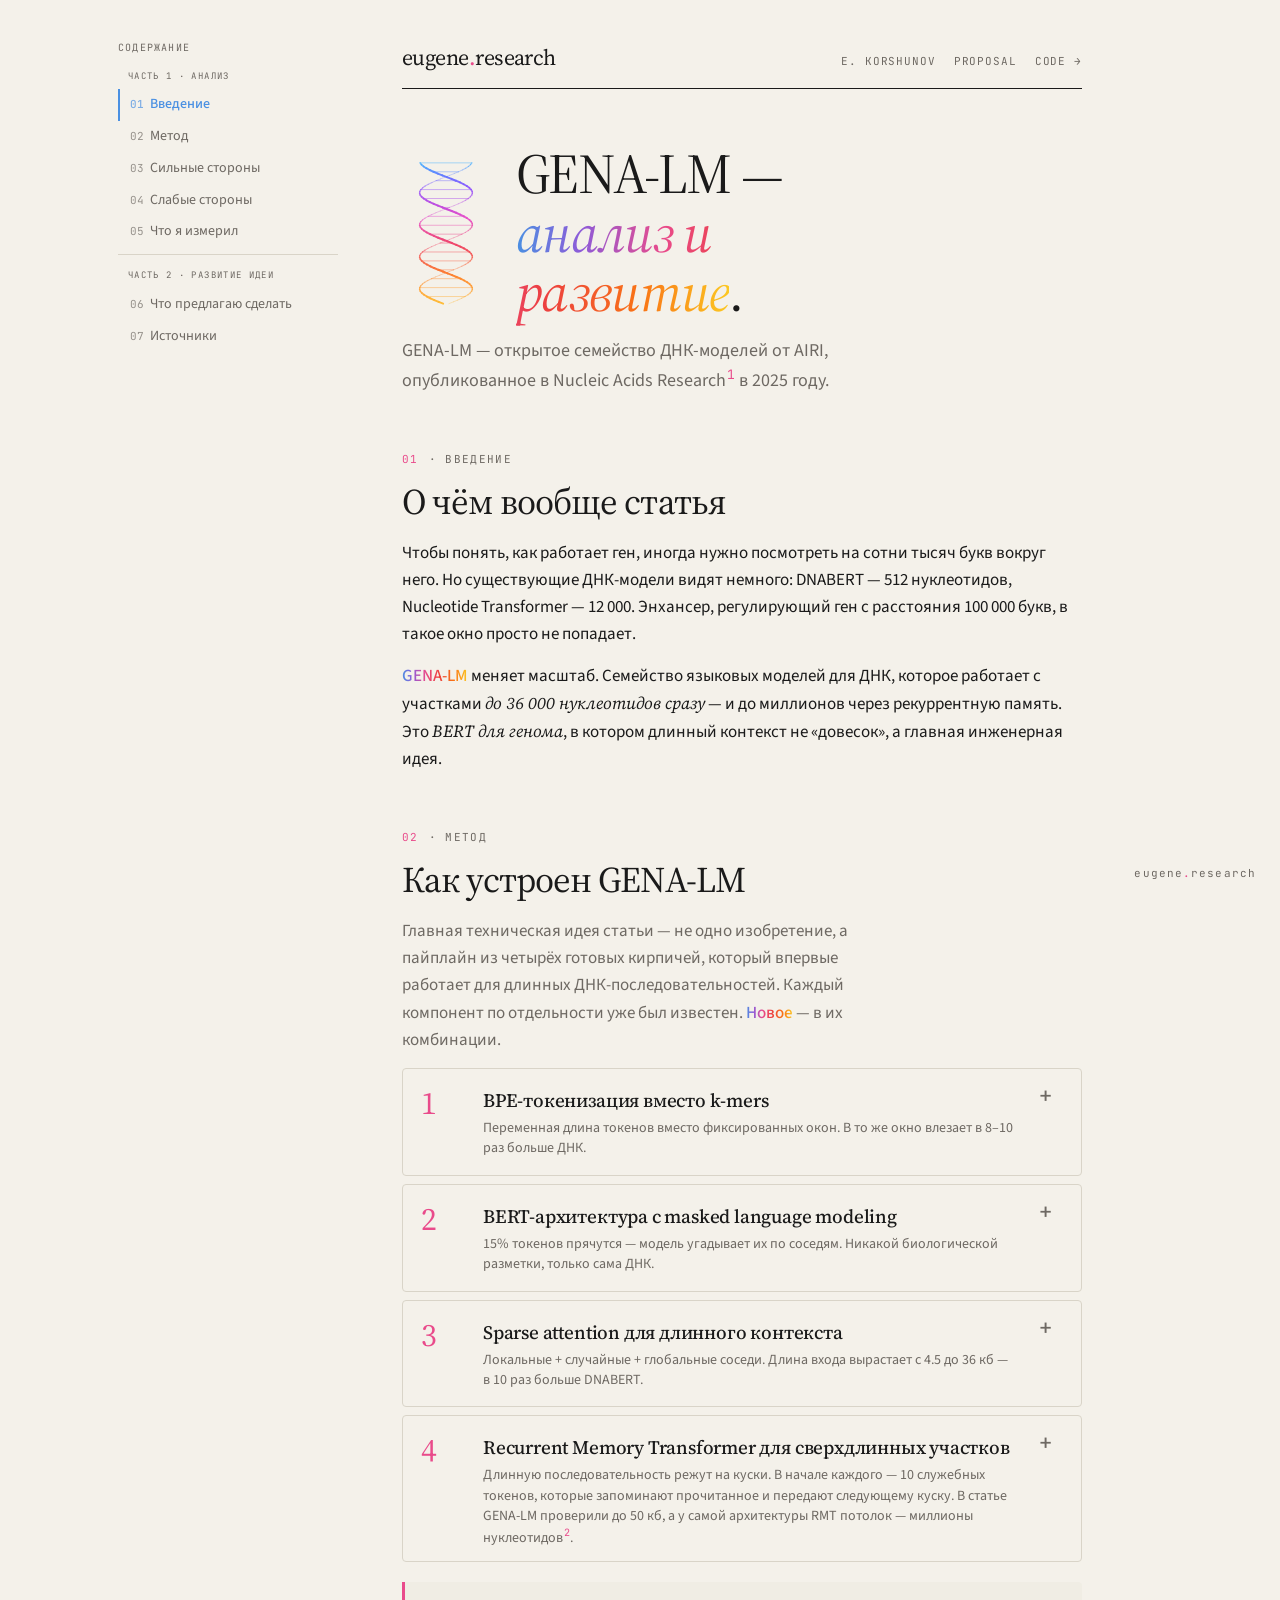
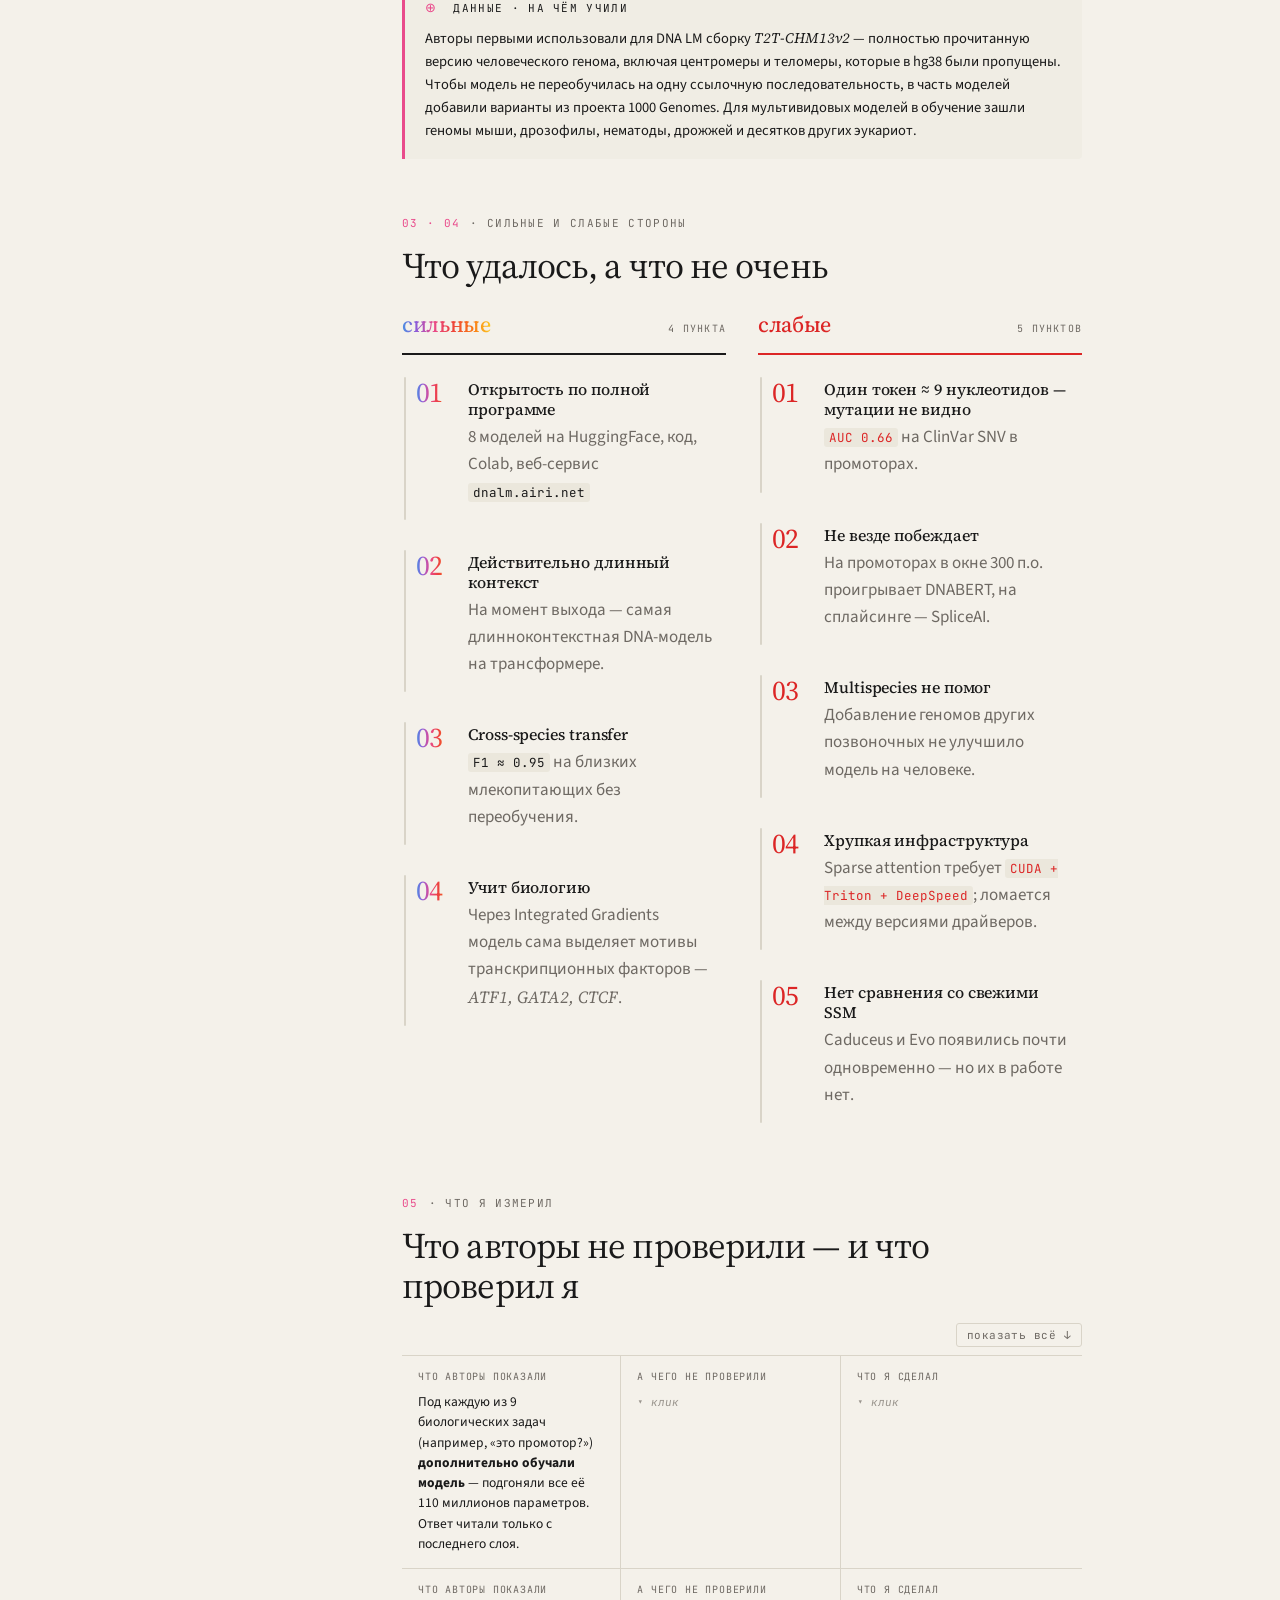
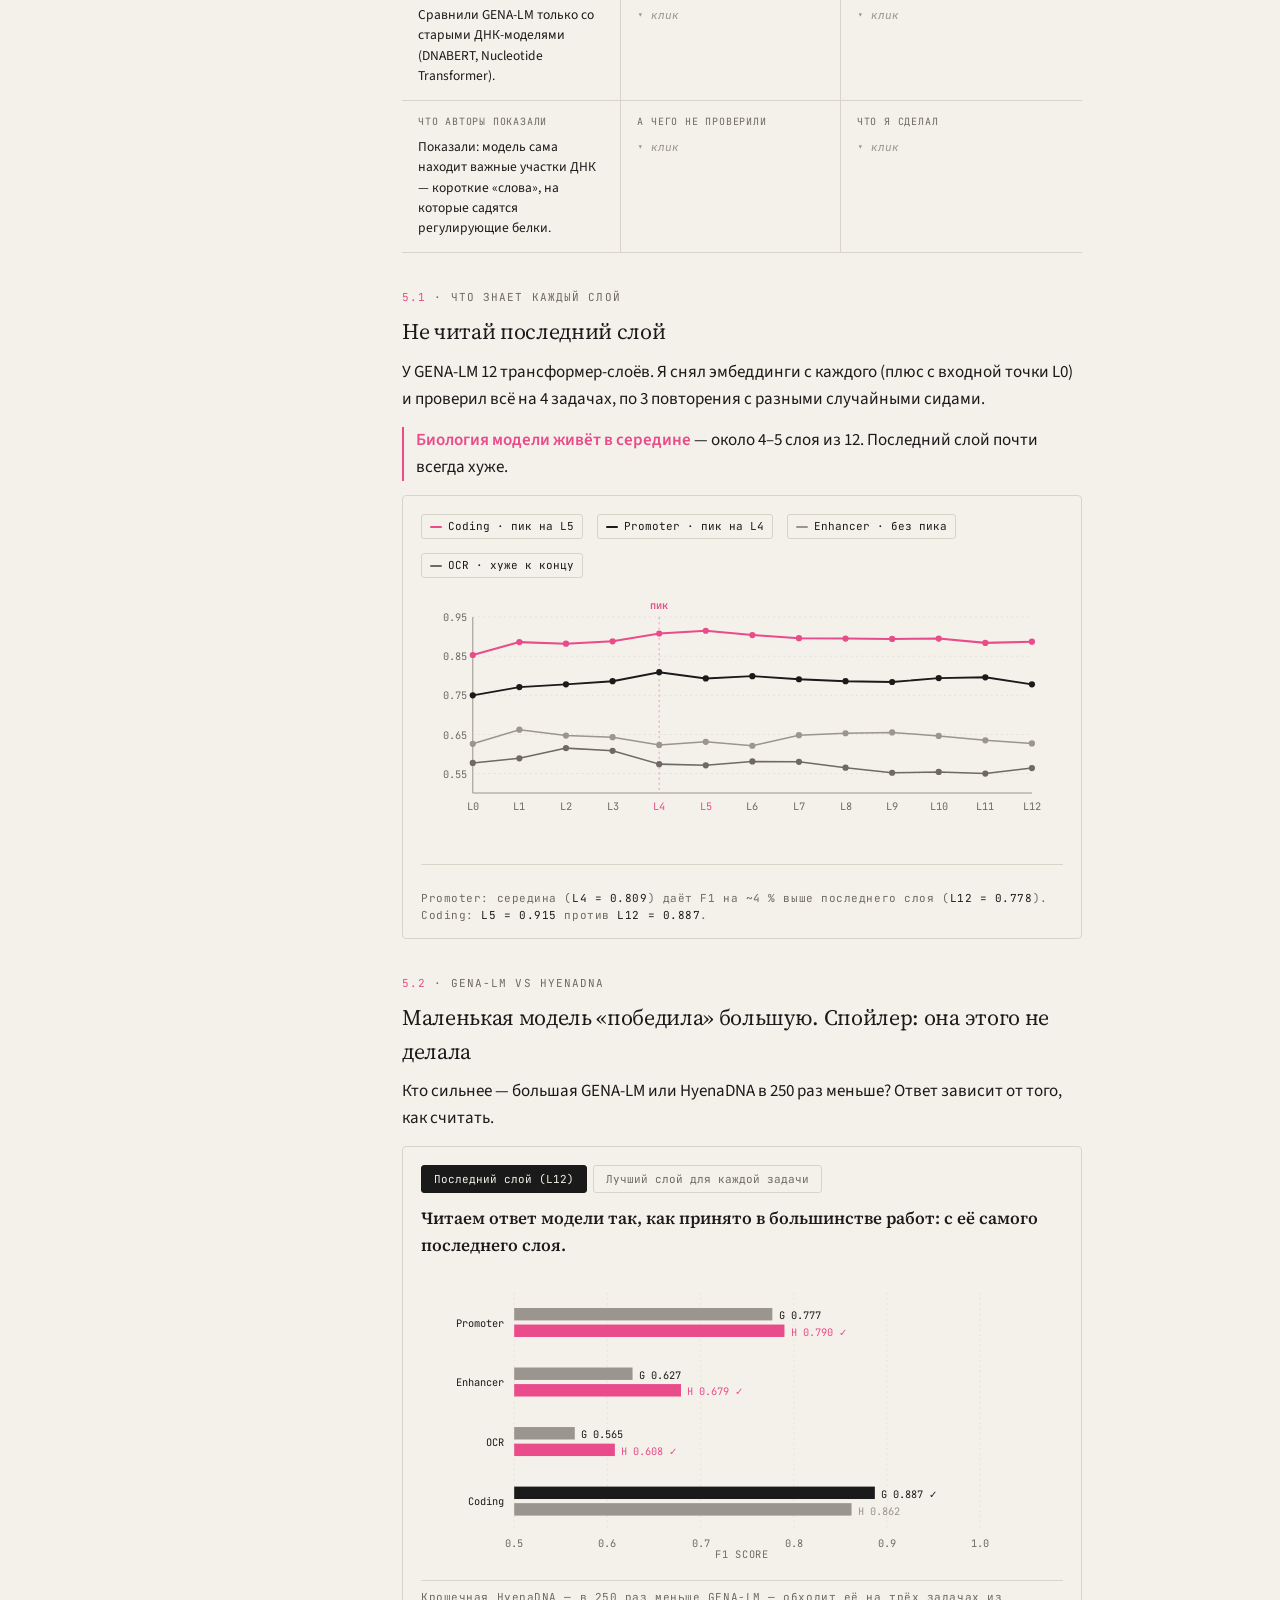
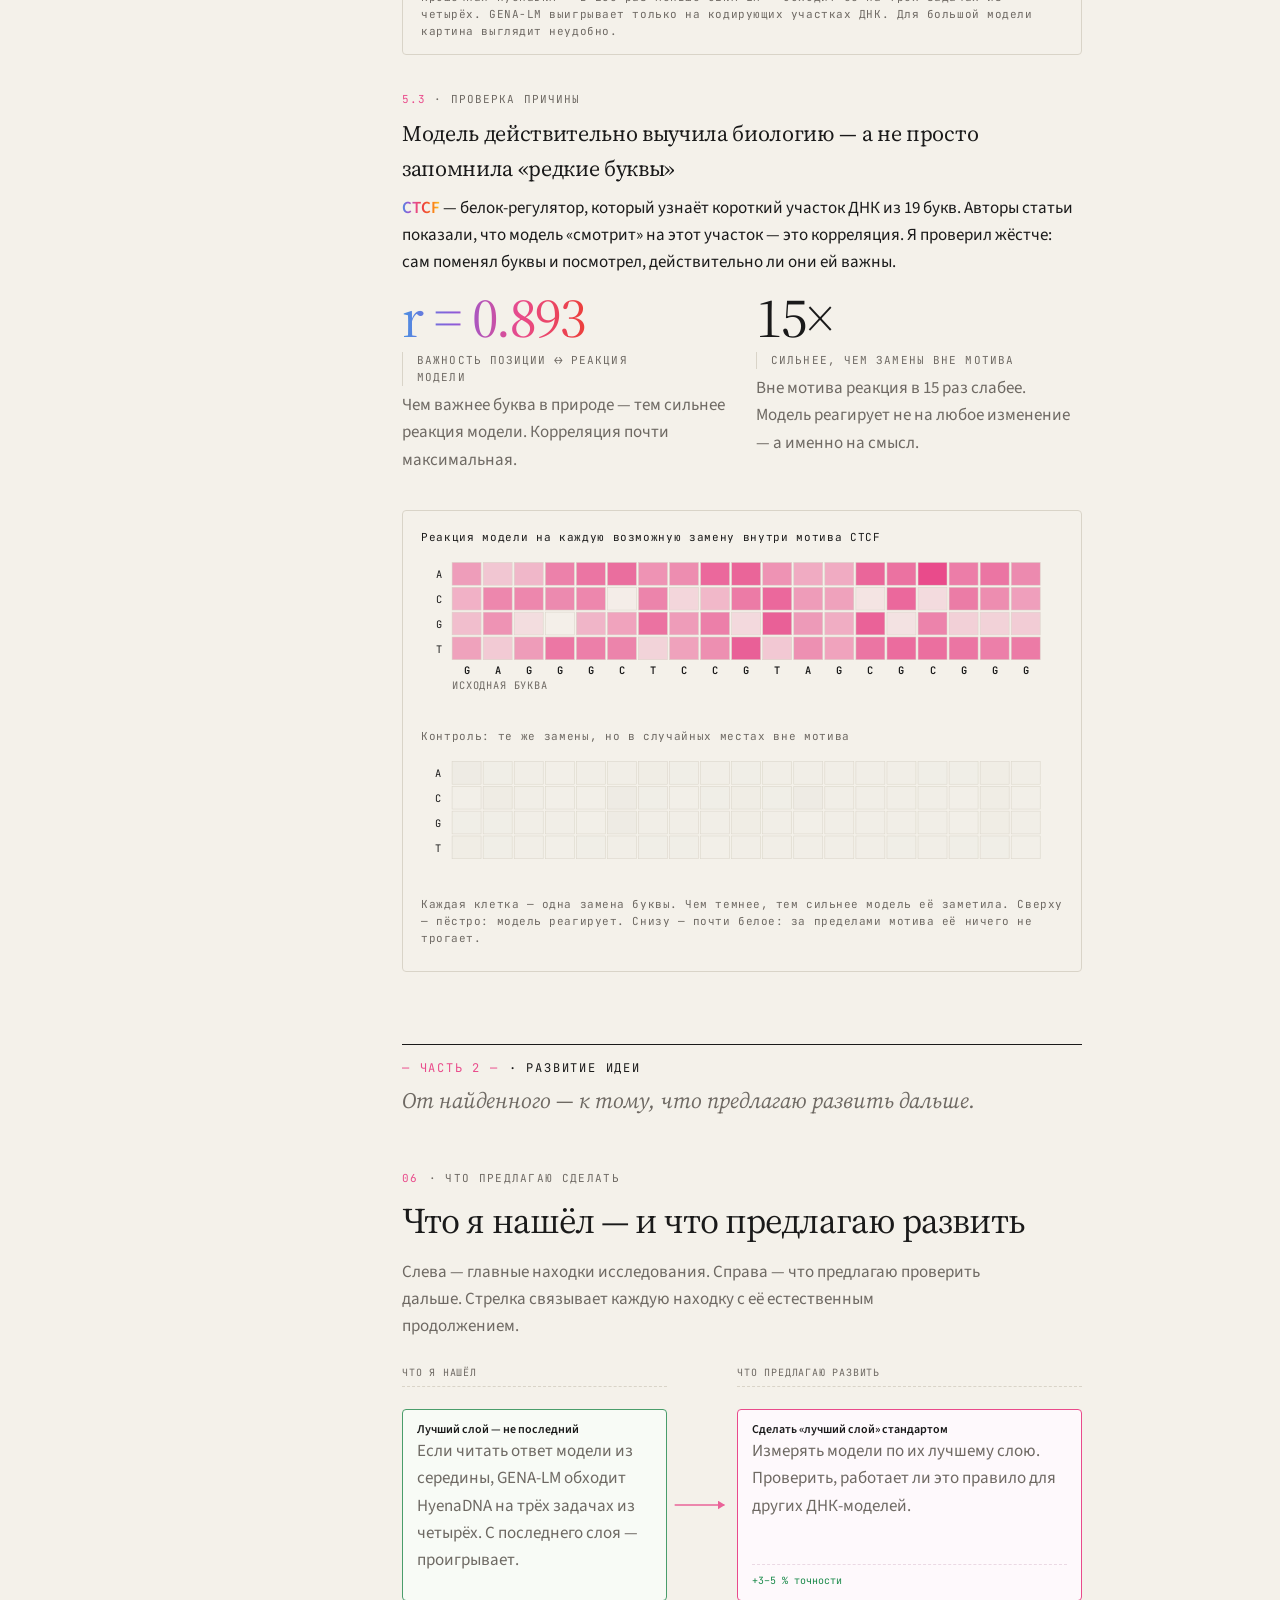
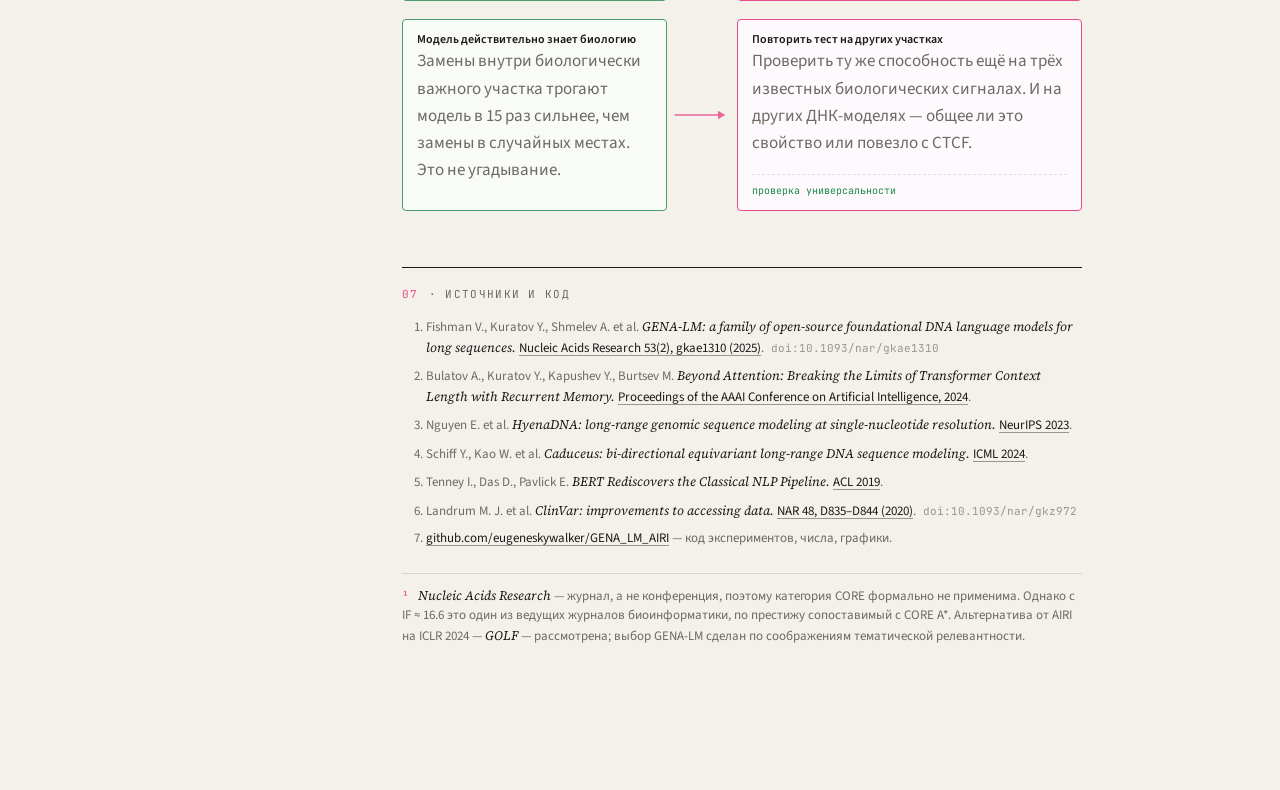
==== docs/index.html @ 78a0cc17 "chore(pages): rename landing/ to docs/ for GitHub Pages compatibility GitHub Pages "Deploy from a br" ====
<!DOCTYPE html>
<html lang="ru">
<head>
<meta charset="utf-8">
<title>GENA-LM · анализ и развитие</title>
<meta name="viewport" content="width=device-width, initial-scale=1">

<link rel="preconnect" href="https://fonts.googleapis.com">
<link rel="preconnect" href="https://fonts.gstatic.com" crossorigin>
<link href="https://fonts.googleapis.com/css2?family=Source+Serif+4:opsz,wght@8..60,400;8..60,600&family=Source+Sans+3:wght@300;400;500;600&family=JetBrains+Mono:wght@400;500&display=swap" rel="stylesheet">

<style>
  :root {
    --paper:      #F4F1EA;
    --paper-2:    #F0EDE4;
    --paper-3:    #EBE7DC;
    --ink:        #1A1A1A;
    --ink-2:      #2C2C2C;
    --gray:       #6E6963;
    --gray-2:     #9A958E;
    --hairline:   #D9D4C8;
    --magenta:    #E94B8B;
    --alert:      #DC2626;
    --dna-1: #4A90E2; --dna-2: #8E5BD8; --dna-3: #E94B8B;
    --dna-4: #EC4040; --dna-5: #F97316; --dna-6: #FCC822;
    --dna-gradient: linear-gradient(90deg, var(--dna-1) 0%, var(--dna-2) 16%, var(--dna-3) 36%, var(--dna-4) 55%, var(--dna-5) 78%, var(--dna-6) 100%);
    --font-display: "Source Serif 4", Georgia, serif;
    --font-body:    "Source Sans 3", -apple-system, "Segoe UI", sans-serif;
    --font-mono:    "JetBrains Mono", ui-monospace, "SF Mono", Menlo, monospace;
  }
  * { box-sizing: border-box; }
  html { font-size: 16px; scroll-behavior: smooth; }
  body {
    background: var(--paper); color: var(--ink);
    font-family: var(--font-body); font-size: 17px; line-height: 1.55;
    margin: 0; -webkit-font-smoothing: antialiased;
  }

  .shell {
    display: grid; grid-template-columns: 220px minmax(0, 1fr);
    gap: 64px; max-width: 1140px; margin: 0 auto;
    padding: 40px 48px 140px 48px;
  }
  @media (max-width: 900px) { .shell { grid-template-columns: 1fr; gap: 24px; padding: 24px; } }

  .sidebar { position: sticky; top: 32px; align-self: start; }
  .sb-label {
    font-family: var(--font-mono); font-size: 10px; letter-spacing: 0.12em;
    text-transform: uppercase; color: var(--gray); margin-bottom: 14px;
  }
  .sb-list { list-style: none; margin: 0; padding: 0; }
  .sb-list li.part-mark {
    font-family: var(--font-mono); font-size: 9px; letter-spacing: 0.15em;
    text-transform: uppercase; color: var(--gray); padding: 14px 0 6px 10px;
    border-top: 1px solid var(--hairline); margin-top: 6px;
  }
  .sb-list li.part-mark:first-child { border-top: none; margin-top: 0; padding-top: 0; }
  .sb-list a {
    display: block; font-size: 14px; color: var(--gray);
    text-decoration: none; padding: 5px 0 5px 10px;
    border-left: 2px solid transparent;
    transition: color 220ms ease, border-left-color 220ms ease;
  }
  .sb-list a:hover { color: var(--ink); }
  .sb-list a.active { font-weight: 500; }
  .sb-count { font-family: var(--font-mono); color: inherit; opacity: 0.7; font-size: 11px; margin-right: 6px; }

  .main { max-width: 680px; }

  .header {
    display: flex; justify-content: space-between; align-items: baseline;
    border-bottom: 1px solid var(--ink); padding-bottom: 14px; margin-bottom: 56px;
  }
  .mark { font-family: var(--font-display); font-size: 22px; letter-spacing: -0.025em; }
  .mark .dot { color: var(--magenta); }
  .mark .it { font-style: italic; }
  .meta {
    font-family: var(--font-mono); font-size: 11px; color: var(--gray);
    letter-spacing: 0.08em; text-transform: uppercase; display: flex; gap: 18px;
  }
  .meta a { color: var(--gray); text-decoration: none; }
  .meta a:hover { color: var(--ink); }

  /* hero with logo */
  .hero-row {
    display: flex; align-items: center; gap: 26px; margin-bottom: 16px;
  }
  /* Parametric 3D DNA helix — SVG renders, JS animates */
  .dna-helix {
    width: 88px;
    height: auto;
    display: block;
    flex-shrink: 0;
    overflow: visible;
  }
  .dna-helix line { stroke-linecap: round; }
  /* DNA-gradient text — without italic (for inline emphasis) */
  .rainbow {
    background: var(--dna-gradient);
    -webkit-background-clip: text; background-clip: text;
    -webkit-text-fill-color: transparent;
    color: transparent;
    font-weight: 500;
  }
  .title {
    font-family: var(--font-display); font-size: 56px; line-height: 1.05;
    letter-spacing: -0.03em; font-weight: 400; margin: 0; max-width: 16ch;
  }
  .title .moment {
    background: var(--dna-gradient);
    -webkit-background-clip: text; background-clip: text;
    -webkit-text-fill-color: transparent; font-style: italic;
  }
  .deck {
    font-size: 18px; line-height: 1.55; color: var(--gray);
    max-width: 56ch; margin: 0 0 56px 0;
  }
  .deck strong { color: var(--ink); font-weight: 500; }

  .section { margin-top: 56px; scroll-margin-top: 32px; }
  .eyebrow {
    font-family: var(--font-mono); font-size: 11px; color: var(--gray);
    letter-spacing: 0.12em; text-transform: uppercase; margin-bottom: 14px;
    display: flex; gap: 10px; align-items: baseline;
  }
  .eyebrow .num { color: var(--magenta); }
  .section h2 {
    font-family: var(--font-display); font-size: 36px; letter-spacing: -0.025em;
    line-height: 1.1; font-weight: 400; margin: 0 0 18px 0;
  }
  .section p { font-size: 17px; line-height: 1.6; margin: 0 0 14px 0; }
  .section p em { font-family: var(--font-display); font-style: italic; }
  .fn { font-family: var(--font-mono); font-size: 0.72em; vertical-align: super; color: var(--magenta); text-decoration: none; margin-left: 1px; }

  .detail {
    background: var(--paper-2); border-radius: 4px; padding: 14px 18px; margin: 18px 0 24px 0;
  }
  .detail summary {
    font-family: var(--font-mono); font-size: 11px; color: var(--gray);
    letter-spacing: 0.1em; text-transform: uppercase; cursor: pointer;
    list-style: none; display: flex; align-items: center; gap: 8px;
  }
  .detail summary::-webkit-details-marker { display: none; }
  .detail summary::before { content: "▸"; color: var(--gray); transition: transform 180ms; }
  .detail[open] summary::before { transform: rotate(90deg); }
  .detail .body { margin-top: 12px; font-size: 14px; line-height: 1.55; }
  .detail .body p { font-size: 14px; line-height: 1.55; margin: 0 0 8px 0; }

  /* ===== Strengths & Weaknesses — interactive grid ===== */
  .sw-grid {
    display: grid; grid-template-columns: 1fr 1fr; gap: 32px;
    margin-top: 22px;
  }
  @media (max-width: 720px) { .sw-grid { grid-template-columns: 1fr; gap: 24px; } }

  .sw-col { position: relative; }
  .sw-col-head {
    display: flex; align-items: baseline; justify-content: space-between;
    margin-bottom: 8px; padding-bottom: 12px;
    border-bottom: 2px solid;
  }
  .sw-col.strengths .sw-col-head { border-bottom-color: var(--ink); }
  .sw-col.weaknesses .sw-col-head { border-bottom-color: var(--alert); }
  .sw-col-title {
    font-family: var(--font-display); font-size: 22px;
    letter-spacing: -0.015em; font-weight: 500;
  }
  .sw-col.strengths .sw-col-title {
    background: var(--dna-gradient);
    -webkit-background-clip: text; background-clip: text;
    -webkit-text-fill-color: transparent; color: transparent;
  }
  .sw-col.weaknesses .sw-col-title { color: var(--alert); }
  .sw-col-count {
    font-family: var(--font-mono); font-size: 10px;
    letter-spacing: 0.12em; text-transform: uppercase; color: var(--gray);
  }

  .sw-list { list-style: none; margin: 0; padding: 0; }
  .sw-item {
    position: relative;
    display: grid; grid-template-columns: 40px 1fr; gap: 12px;
    padding: 14px 14px 14px 14px; margin: 2px 0;
    border-radius: 4px; cursor: pointer; outline: none;
    transition: background 240ms cubic-bezier(0.2, 0, 0, 1),
                transform 240ms cubic-bezier(0.2, 0, 0, 1);
  }
  .sw-item::before {
    content: ""; position: absolute;
    left: 2px; top: 14px; bottom: 14px; width: 2px;
    border-radius: 2px; background: var(--hairline);
    transition: background 240ms ease, transform 280ms cubic-bezier(0.2, 0, 0, 1);
    transform-origin: center;
  }
  .sw-item:hover,
  .sw-item:focus-visible,
  .sw-item.is-pinned { background: var(--paper-2); }
  .sw-item:hover::before,
  .sw-item:focus-visible::before,
  .sw-item.is-pinned::before { transform: scaleY(1.08); }

  .sw-col.strengths .sw-item:hover::before,
  .sw-col.strengths .sw-item:focus-visible::before,
  .sw-col.strengths .sw-item.is-pinned::before { background: var(--dna-gradient); }
  .sw-col.weaknesses .sw-item:hover::before,
  .sw-col.weaknesses .sw-item:focus-visible::before,
  .sw-col.weaknesses .sw-item.is-pinned::before { background: var(--alert); }

  .sw-item.is-pinned { box-shadow: inset 0 0 0 1px var(--hairline); }

  .sw-num {
    font-family: var(--font-display);
    font-size: 28px; line-height: 1; letter-spacing: -0.025em;
    font-weight: 400; font-variant-numeric: tabular-nums;
    padding-top: 1px;
    transition: transform 240ms cubic-bezier(0.2, 0, 0, 1);
  }
  .sw-col.strengths .sw-num {
    background: var(--dna-gradient);
    -webkit-background-clip: text; background-clip: text;
    -webkit-text-fill-color: transparent; color: transparent;
  }
  .sw-col.weaknesses .sw-num { color: var(--alert); }
  .sw-item:hover .sw-num,
  .sw-item:focus-visible .sw-num,
  .sw-item.is-pinned .sw-num { transform: translateX(2px); }

  .sw-body { min-width: 0; padding-top: 2px; }
  .sw-title {
    font-family: var(--font-display); font-size: 16px;
    font-weight: 500; line-height: 1.25;
    letter-spacing: -0.005em; color: var(--ink);
    margin: 0 0 5px 0;
  }
  .sw-desc {
    font-size: 13.5px; line-height: 1.5; color: var(--gray);
    margin: 0;
  }
  .sw-desc .metric {
    font-family: var(--font-mono); font-size: 12.5px;
    color: var(--ink); font-variant-numeric: tabular-nums;
    padding: 1px 5px; border-radius: 3px;
    background: var(--paper-3);
  }
  .sw-col.weaknesses .sw-desc .metric { color: var(--alert); }

  @media (max-width: 480px) {
    .sw-item { grid-template-columns: 32px 1fr; padding: 12px 10px; }
    .sw-num { font-size: 22px; }
  }

  .part-divider {
    border-top: 1px solid var(--ink); margin: 72px 0 0 0; padding-top: 14px;
  }
  .part-divider .eyebrow {
    font-family: var(--font-mono); font-size: 12px; color: var(--ink);
    letter-spacing: 0.15em; text-transform: uppercase; margin: 0;
  }
  .part-divider .eyebrow .magenta { color: var(--magenta); }
  .part-divider .deck-2 {
    font-family: var(--font-display); font-size: 22px; line-height: 1.3;
    color: var(--gray); margin: 8px 0 0 0; font-weight: 400; font-style: italic;
  }

  .sub { margin-top: 36px; }
  .sub h3 {
    font-family: var(--font-display); font-size: 22px; letter-spacing: -0.015em;
    font-weight: 400; margin: 0 0 10px 0;
  }
  .sub .lead {
    font-family: var(--font-mono); font-size: 11px; color: var(--gray);
    letter-spacing: 0.1em; text-transform: uppercase; margin-bottom: 8px;
  }
  .sub .lead .magenta { color: var(--magenta); }

  .chart {
    border: 1px solid var(--hairline); border-radius: 4px;
    padding: 18px 18px 14px 18px; margin: 14px 0 14px 0; background: var(--paper);
  }
  .chart .cap {
    font-family: var(--font-mono); font-size: 11px; color: var(--gray);
    letter-spacing: 0.05em; margin-top: 10px; border-top: 1px solid var(--hairline); padding-top: 8px;
    white-space: pre-line;
  }
  .chart .cap .num { color: var(--ink); font-variant-numeric: tabular-nums; }
  .chart .cap.cap-tight {
    margin-top: 6px; border-top: none; padding-top: 0;
  }

  .readout {
    display: grid; grid-template-columns: 1fr 1fr; gap: 28px;
    align-items: start; margin: 10px 0 22px 0;
  }
  @media (max-width: 720px) {
    .readout { grid-template-columns: 1fr; }
  }
  .readout > div { display: flex; flex-direction: column; gap: 6px; }
  .readout .big {
    font-family: var(--font-display); font-size: 56px; line-height: 1;
    letter-spacing: -0.02em; font-weight: 400;
    background: var(--dna-gradient);
    -webkit-background-clip: text; background-clip: text;
    -webkit-text-fill-color: transparent;
  }
  .readout .big-ink { color: var(--ink); -webkit-text-fill-color: var(--ink); background: none; }
  .rainbow-word {
    background: var(--dna-gradient);
    -webkit-background-clip: text; background-clip: text;
    -webkit-text-fill-color: transparent;
    font-weight: 600;
  }
  .readout .lbl {
    font-family: var(--font-mono); font-size: 11px; color: var(--gray);
    letter-spacing: 0.1em; text-transform: uppercase;
    border-left: 1px solid var(--hairline); padding-left: 14px;
    max-width: 280px;
  }
  .readout-note {
    margin: 4px 0 0; font-size: 13px; line-height: 1.55;
    color: var(--gray); max-width: 380px;
  }

  .refs { margin-top: 56px; border-top: 1px solid var(--ink); padding-top: 18px; }
  .refs ol { margin: 0; padding-left: 24px; }
  .refs li { font-size: 13px; line-height: 1.5; color: var(--gray); margin-bottom: 8px; }
  .refs li em { font-family: var(--font-display); font-style: italic; color: var(--ink); }
  .refs li a {
    color: var(--ink); text-decoration: underline;
    text-decoration-color: var(--gray-2); text-underline-offset: 3px;
    transition: text-decoration-color 180ms ease;
  }
  .refs li a:hover { text-decoration-color: var(--magenta); }
  .refs li .doi {
    font-family: var(--font-mono); font-size: 11px; color: var(--gray-2);
    margin-left: 4px;
  }

  .footnotes {
    margin-top: 24px; font-size: 13px; color: var(--gray); line-height: 1.5;
    border-top: 1px solid var(--hairline); padding-top: 12px;
  }
  .footnotes p { font-size: 13px; line-height: 1.5; margin: 0 0 4px 0; }
  .footnotes .fn-mark {
    color: var(--magenta); font-family: var(--font-mono);
    margin-right: 6px; font-size: 11px; font-weight: 500;
  }
  .footnotes em { font-family: var(--font-display); font-style: italic; color: var(--ink); }

  .watermark {
    position: fixed; bottom: 18px; right: 24px;
    font-family: var(--font-mono); font-size: 11px; color: var(--gray);
    letter-spacing: 0.1em; text-transform: lowercase; pointer-events: none;
  }
  .watermark .dot { color: var(--magenta); }

  .svg-chart text { font-family: var(--font-mono); font-size: 10px; fill: var(--gray); }
  .svg-chart .axis-line { stroke: var(--hairline); stroke-width: 1; }
  .svg-chart .data-line { fill: none; stroke: var(--ink); stroke-width: 1.5; }
  .svg-chart .data-line.accent { stroke: var(--magenta); stroke-width: 2; }
  .svg-chart .data-dot { fill: var(--ink); }
  .svg-chart .data-dot.accent { fill: var(--magenta); }
  .svg-chart .bar { fill: var(--ink); }
  .svg-chart .bar.accent { fill: var(--magenta); }
  .svg-chart .bar.muted { fill: var(--gray-2); }
  .svg-chart .label-strong { fill: var(--ink); font-weight: 500; }
  .svg-chart .peak-marker { stroke: var(--magenta); stroke-width: 1; stroke-dasharray: 2 3; }

  /* ===== method cards ===== */
  .m-intro {
    font-size: 17px; line-height: 1.6; color: var(--gray);
    margin: 0 0 24px 0; max-width: 60ch;
  }
  .m-intro strong { color: var(--ink); font-weight: 500; }

  .method-cards {
    display: flex; flex-direction: column; gap: 8px;
    margin: 0 0 20px 0;
  }
  .m-card {
    border: 1px solid var(--hairline);
    border-radius: 4px;
    background: var(--paper);
    cursor: pointer;
    transition: background 220ms var(--ease-out, ease),
                border-color 220ms var(--ease-out, ease);
    overflow: hidden;
  }
  .m-card:hover { border-color: var(--ink); }
  .m-card:focus { outline: none; border-color: var(--ink); }
  .m-card.is-open {
    background: var(--paper-2);
    border-color: var(--ink);
  }

  .m-head {
    display: grid;
    grid-template-columns: 48px 1fr 36px;
    gap: 14px;
    align-items: start;
    padding: 16px 18px;
  }
  .m-num {
    font-family: var(--font-display);
    font-size: 32px; line-height: 1;
    color: var(--magenta);
    letter-spacing: -0.02em;
    padding-top: 2px;
  }
  .m-card.is-open .m-num {
    background: var(--dna-gradient);
    -webkit-background-clip: text; background-clip: text;
    -webkit-text-fill-color: transparent;
    color: transparent;
  }
  .m-title-wrap { padding-top: 4px; min-width: 0; }
  .m-title {
    font-family: var(--font-display);
    font-size: 19px;
    font-weight: 500;
    margin-bottom: 6px;
    line-height: 1.22;
    letter-spacing: -0.01em;
    color: var(--ink);
  }
  .m-tease {
    font-size: 14px;
    color: var(--gray);
    line-height: 1.45;
    transition: opacity 220ms ease, max-height 220ms ease;
    max-height: 80px;
    overflow: hidden;
  }
  .m-card.is-open .m-tease {
    opacity: 0;
    max-height: 0;
    margin-bottom: -6px;
  }
  .m-toggle {
    font-family: var(--font-mono);
    font-size: 22px;
    color: var(--gray);
    text-align: center;
    padding-top: 0;
    line-height: 1;
    transition: transform 280ms var(--ease-out, ease), color 220ms ease;
    user-select: none;
  }
  .m-card.is-open .m-toggle {
    transform: rotate(45deg);
    color: var(--magenta);
  }

  .m-body {
    max-height: 0;
    overflow: hidden;
    padding: 0 18px 0 80px;
    transition: max-height 360ms var(--ease-out, ease),
                padding 320ms var(--ease-out, ease);
  }
  .m-card.is-open .m-body {
    max-height: 800px;
    padding: 4px 18px 18px 80px;
  }
  .m-body p {
    font-size: 14.5px !important;
    line-height: 1.6 !important;
    color: var(--ink) !important;
    margin: 0 0 10px 0 !important;
    max-width: none !important;
  }
  .m-body p em {
    font-family: var(--font-display);
    font-style: italic;
  }
  .m-viz {
    margin-top: 12px;
    border-top: 1px solid var(--hairline);
    padding-top: 12px;
  }
  .m-viz svg { width: 100%; height: auto; display: block; }

  /* data card — distinct from method-cards */
  .m-data-card {
    background: var(--paper-2);
    border-left: 3px solid var(--magenta);
    padding: 16px 20px;
    margin-top: 20px;
    border-radius: 0 4px 4px 0;
  }
  .m-data-card .eyebrow {
    margin-bottom: 8px;
    color: var(--ink);
  }
  .m-data-card .m-data-mark {
    color: var(--magenta);
    font-family: var(--font-mono);
    margin-right: 6px;
    font-size: 13px;
  }
  .m-data-card p {
    font-size: 14.5px !important;
    line-height: 1.6 !important;
    color: var(--ink) !important;
    margin: 0 !important;
    max-width: none !important;
  }
  .m-data-card p em {
    font-family: var(--font-display);
    font-style: italic;
  }

  @media (max-width: 640px) {
    .m-head { grid-template-columns: 36px 1fr 28px; gap: 10px; padding: 14px 14px; }
    .m-num { font-size: 26px; }
    .m-title { font-size: 17px; }
    .m-card.is-open .m-body { padding: 4px 14px 14px 60px; }
    .m-body { padding: 0 14px 0 60px; }
  }
  .chart-legend {
    display: flex; flex-wrap: wrap; gap: 14px;
    font-family: var(--font-mono); font-size: 11px;
    margin-bottom: 8px;
  }
  .chart-legend .item {
    cursor: pointer; user-select: none;
    display: flex; align-items: center; gap: 6px;
    padding: 3px 8px; border: 1px solid var(--hairline);
    border-radius: 3px; transition: opacity .15s ease;
  }
  .chart-legend .item.muted { opacity: 0.35; }
  .chart-legend .item .swatch {
    width: 12px; height: 2px; border-radius: 1px;
  }
  .chart-tooltip {
    position: fixed; pointer-events: none;
    background: var(--ink); color: var(--paper);
    font-family: var(--font-mono); font-size: 11px;
    padding: 8px 11px; border-radius: 3px; z-index: 1000;
    white-space: pre; line-height: 1.5;
    transform: translate(-50%, -100%);
  }
  .chart-tooltip::after {
    content: ''; position: absolute;
    left: 50%; bottom: -5px; transform: translateX(-50%);
    width: 0; height: 0;
    border-left: 5px solid transparent;
    border-right: 5px solid transparent;
    border-top: 5px solid var(--ink);
  }
  .chart-tooltip .ttl { color: var(--magenta); font-weight: 600; }
  .chart { position: relative; }
  .data-line { fill: none; stroke-width: 1.5; transition: opacity .15s ease; }
  .data-line.muted { opacity: 0.15; }
  .data-dot { transition: opacity .15s ease; cursor: pointer; pointer-events: none; }
  .data-dot.muted { opacity: 0.15; }
  .data-hit { fill: transparent; cursor: pointer; }
  .data-hit.muted { pointer-events: none; }
  .peak-marker { stroke: var(--magenta); stroke-width: 1; stroke-dasharray: 3 4; opacity: 0.5; }

  /* §5.1 takeaway emphasis + caption hint */
  .takeaway {
    margin-top: 8px; font-size: 16px; line-height: 1.55; color: var(--ink);
    border-left: 2px solid var(--magenta); padding-left: 12px;
  }
  .takeaway-key { color: var(--magenta); font-weight: 600; }
  .cap-hint {
    font-family: var(--font-mono); font-size: 11px;
    color: var(--gray); font-style: italic;
    margin-top: 8px; line-height: 1.5;
  }

  /* §05 intro: progressive-reveal study card */
  .study-card {
    margin: 8px 0 32px 0;
  }
  .study-actions {
    display: flex; justify-content: flex-end;
    margin-bottom: 8px;
  }
  .reveal-all {
    font-family: var(--font-mono); font-size: 11px;
    background: transparent; border: 1px solid var(--hairline);
    color: var(--gray); padding: 4px 10px; cursor: pointer;
    border-radius: 3px; letter-spacing: 0.04em;
    transition: color .15s ease, border-color .15s ease;
  }
  .reveal-all:hover { color: var(--ink); border-color: var(--ink); }
  .reveal-all.hidden { display: none; }

  .study-table {
    border-top: 1px solid var(--hairline);
    border-bottom: 1px solid var(--hairline);
  }
  .study-row {
    display: grid;
    grid-template-columns: 1fr 1fr 1.1fr;
    cursor: pointer;
    transition: background-color .2s ease;
    border-bottom: 1px solid var(--hairline);
  }
  .study-row:last-child { border-bottom: none; }
  .study-row:hover { background-color: var(--paper-2); }
  .study-cell {
    position: relative;
    padding: 14px 16px 14px 16px;
    border-right: 1px solid var(--hairline);
    min-height: 92px;
  }
  .study-cell:last-child { border-right: none; }
  .col-h {
    font-family: var(--font-mono); font-size: 10px; letter-spacing: 0.08em;
    text-transform: uppercase; color: var(--gray);
    margin-bottom: 8px; line-height: 1.4;
  }
  .col-body {
    font-size: 13.5px; line-height: 1.5; color: var(--ink);
    opacity: 0; max-height: 0; overflow: hidden;
    transition: opacity .35s ease;
  }
  .col-hint {
    font-family: var(--font-mono); font-size: 11px;
    color: var(--gray-2); font-style: italic;
    margin-top: 2px;
    transition: opacity .2s ease;
  }
  .study-row .col-shown .col-body { opacity: 1; max-height: 999px; }
  .study-row[data-stage="1"] .col-gap .col-body,
  .study-row[data-stage="2"] .col-gap .col-body,
  .study-row[data-stage="2"] .col-mine .col-body {
    opacity: 1; max-height: 999px;
  }
  .study-row[data-stage="1"] .col-gap .col-hint,
  .study-row[data-stage="2"] .col-gap .col-hint,
  .study-row[data-stage="2"] .col-mine .col-hint {
    display: none;
  }
  .study-row .col-shown .col-hint { display: none; }

  .col-arrow {
    position: absolute; right: -9px; top: 50%;
    transform: translateY(-50%);
    background: var(--paper); color: var(--magenta);
    font-family: var(--font-mono); font-size: 14px; font-weight: 600;
    padding: 1px 4px; line-height: 1;
    border-radius: 50%;
    opacity: 0; transition: opacity .3s ease;
    pointer-events: none;
    z-index: 2;
  }
  .study-row[data-stage="1"] .col-shown .col-arrow,
  .study-row[data-stage="2"] .col-shown .col-arrow,
  .study-row[data-stage="2"] .col-gap .col-arrow {
    opacity: 1;
  }

  .exp-num {
    font-family: var(--font-mono); color: var(--magenta);
    font-weight: 600; margin-right: 6px;
  }
  .jump-hint {
    display: block; margin-top: 6px;
    font-family: var(--font-mono); font-size: 11px;
    color: var(--magenta); letter-spacing: 0.04em;
    opacity: 0; transition: opacity .25s ease;
  }
  .study-row[data-stage="2"] .col-mine .jump-hint { opacity: 1; }

  /* pulse highlight on jumped-to subsection */
  .sub.pulse::before {
    content: '';
    position: absolute; left: -14px; top: 0; bottom: 0;
    width: 3px; background: var(--magenta);
    animation: sub-pulse 1.4s ease-out forwards;
  }
  .sub { position: relative; }
  @keyframes sub-pulse {
    0%   { opacity: 1; }
    70%  { opacity: 0.85; }
    100% { opacity: 0; }
  }

  /* Mobile: stack columns vertically */
  @media (max-width: 720px) {
    .study-row { grid-template-columns: 1fr; }
    .study-cell { border-right: none; border-bottom: 1px solid var(--hairline); min-height: auto; }
    .study-cell:last-child { border-bottom: none; }
    .col-arrow { display: none; }
  }

  .chart-toggle {
    display: flex; gap: 6px; margin-bottom: 12px;
  }
  .chart-toggle .toggle-btn {
    font-family: var(--font-mono); font-size: 11px;
    background: transparent; border: 1px solid var(--hairline);
    color: var(--gray); padding: 6px 12px; cursor: pointer;
    border-radius: 3px; transition: all .15s ease;
  }
  .chart-toggle .toggle-btn:hover { color: var(--ink); border-color: var(--ink); }
  .chart-toggle .toggle-btn.active {
    background: var(--ink); color: var(--paper); border-color: var(--ink);
  }
  .chart-headline {
    font-family: var(--font-display); font-size: 17px; font-weight: 600;
    margin-bottom: 14px; color: var(--ink); transition: opacity .2s ease;
  }
  .bar { transition: width .3s ease, x .3s ease; }
  .heatmap-pair { display: flex; flex-direction: column; gap: 14px; margin-bottom: 10px; }
  .heatmap-block { position: relative; }
  .hm-title {
    font-family: var(--font-mono); font-size: 11px; color: var(--ink);
    letter-spacing: 0.06em; margin-bottom: 4px;
  }
  .hm-title.hm-control { color: var(--gray); }
  .hm-cell { cursor: pointer; transition: stroke .12s ease; }
  .hm-cell:hover { stroke: var(--ink); stroke-width: 1.5; }

  .rm-intro {
    max-width: 580px; color: var(--gray); margin-bottom: 28px;
  }
  .roadmap {
    display: grid; grid-template-columns: 1fr 70px 1.3fr;
    column-gap: 0; row-gap: 18px;
    margin: 24px 0; align-items: stretch;
  }
  @media (max-width: 720px) {
    .roadmap { grid-template-columns: 1fr; row-gap: 14px; }
    .rm-arrow-cell, .rm-head-spacer { display: none; }
  }
  .rm-col-head {
    font-family: var(--font-mono); font-size: 10px;
    letter-spacing: 0.08em; text-transform: uppercase;
    color: var(--gray); margin-bottom: 4px; padding-bottom: 6px;
    border-bottom: 1px dashed var(--hairline);
  }
  .rm-arrow-cell {
    display: flex; align-items: center; justify-content: center;
    padding: 0 6px;
  }
  .rm-arrow-cell svg { width: 100%; height: 20px; display: block; }
  .rm-card {
    padding: 12px 14px; border-radius: 4px;
    display: flex; flex-direction: column;
    transition: opacity .15s ease, border-color .15s ease, background-color .15s ease;
  }
  .rm-card.find {
    background: #F8FBF6; border: 1px solid #4A9D6B;
  }
  .rm-card.prop {
    background: #FEF9FC; border: 1px solid var(--magenta);
  }
  .rm-card.dimmed { opacity: 0.3; }
  .rm-card.highlighted { border-width: 2px; box-shadow: 0 0 0 1px var(--magenta); }
  .rm-tag {
    display: inline-block; font-family: var(--font-mono); font-size: 9px;
    letter-spacing: 0.06em; color: #2E5D40; background: #D9ECDF;
    padding: 1px 6px; border-radius: 2px; margin-bottom: 6px;
  }
  .rm-title { font-size: 12px; font-weight: 600; line-height: 1.35; color: var(--ink); }
  .rm-metric {
    font-family: var(--font-mono); font-size: 10px;
    color: #2E5D40; margin-top: 5px; font-weight: 500;
  }
  .rm-card.prop .rm-metric { color: var(--magenta); }
  .rm-note { font-size: 11px; color: var(--gray); margin: 5px 0 0; line-height: 1.5; }
  .rm-prop-head {
    display: flex; justify-content: space-between; align-items: baseline;
    margin-bottom: 5px;
  }
  .rm-ord {
    font-family: var(--font-mono); font-size: 10px;
    color: var(--magenta); font-weight: 600; letter-spacing: 0.08em;
  }
  .rm-source {
    font-family: var(--font-mono); font-size: 9px;
    color: #2E5D40; background: #D9ECDF;
    padding: 1px 6px; border-radius: 2px;
  }
  .rm-meta {
    display: flex; gap: 14px; margin-top: auto;
    padding-top: 8px; border-top: 1px dashed #EBD9E4;
    font-family: var(--font-mono); font-size: 10px;
  }
  .rm-impact { color: #1A8A4A; }
  .rm-effort { color: var(--gray); }
  .rm-arrow { transition: opacity .15s ease; }
  .rm-arrow.dimmed { opacity: 0.15; }

  .correction-hero {
    margin: 56px 0 64px;
    padding: 28px 0 28px 28px;
    border-left: 4px solid var(--magenta);
    background: var(--paper-2);
    border-radius: 0 4px 4px 0;
  }
  .correction-hero .eyebrow {
    font-family: var(--font-mono); font-size: 10px; letter-spacing: 0.12em;
    text-transform: uppercase; color: var(--magenta); margin-bottom: 10px;
  }
  .oc-source {
    display: inline-block; font-family: var(--font-mono); font-size: 10px;
    color: #2E5D40; background: #D9ECDF;
    padding: 2px 7px; border-radius: 2px; margin-bottom: 14px;
  }
  .oc-quote {
    font-family: var(--font-display); font-size: 22px; line-height: 1.42;
    font-style: italic; color: var(--ink);
    max-width: 640px; margin: 0;
  }
  .oc-accent { color: var(--magenta); font-style: normal; font-weight: 600; }
  .oc-numbers {
    font-family: var(--font-mono); font-size: 11px; color: var(--gray);
    margin: 14px 0 0; max-width: 640px;
    letter-spacing: 0.02em; line-height: 1.5;
  }
</style>
</head>
<body>
<!-- Data for interactive charts. Parsed by chart-renderer JS at bottom of file. -->
<script type="application/json" id="e1-data">
{
  "_meta": {
    "experiment": "E1 — layer-wise linear probing",
    "model": "AIRI-Institute/gena-lm-bert-base-t2t (110M, 12 transformer blocks → 13 layers incl. embeddings)",
    "n_per_class": 500,
    "seeds": 3,
    "tasks": {
      "promoter": "Genomic_Benchmarks_human_nontata_promoters",
      "enhancer": "Genomic_Benchmarks_human_enhancers_cohn",
      "ocr": "Genomic_Benchmarks_human_ocr_ensembl",
      "coding": "Genomic_Benchmarks_demo_coding_vs_intergenomic_seqs"
    },
    "metric": "F1 (mean ± std over 3 seeds, logistic-regression probe on frozen mean-pooled embeddings)",
    "headline": "Peak biology layer is L4-L5 — not the last layer."
  },
  "data": [
    {
      "layer": 0,
      "promoter": 0.75,
      "promoter_std": 0.015,
      "enhancer": 0.626,
      "enhancer_std": 0.013,
      "ocr": 0.577,
      "ocr_std": 0.042,
      "coding": 0.853,
      "coding_std": 0.004,
      "promoter_auc": 0.829,
      "enhancer_auc": 0.67,
      "ocr_auc": 0.617,
      "coding_auc": 0.927
    },
    {
      "layer": 1,
      "promoter": 0.771,
      "promoter_std": 0.03,
      "enhancer": 0.662,
      "enhancer_std": 0.026,
      "ocr": 0.589,
      "ocr_std": 0.006,
      "coding": 0.886,
      "coding_std": 0.02,
      "promoter_auc": 0.836,
      "enhancer_auc": 0.697,
      "ocr_auc": 0.618,
      "coding_auc": 0.954
    },
    {
      "layer": 2,
      "promoter": 0.778,
      "promoter_std": 0.034,
      "enhancer": 0.647,
      "enhancer_std": 0.02,
      "ocr": 0.615,
      "ocr_std": 0.027,
      "coding": 0.882,
      "coding_std": 0.002,
      "promoter_auc": 0.847,
      "enhancer_auc": 0.702,
      "ocr_auc": 0.637,
      "coding_auc": 0.95
    },
    {
      "layer": 3,
      "promoter": 0.786,
      "promoter_std": 0.013,
      "enhancer": 0.643,
      "enhancer_std": 0.039,
      "ocr": 0.608,
      "ocr_std": 0.021,
      "coding": 0.888,
      "coding_std": 0.012,
      "promoter_auc": 0.865,
      "enhancer_auc": 0.687,
      "ocr_auc": 0.639,
      "coding_auc": 0.958
    },
    {
      "layer": 4,
      "promoter": 0.809,
      "promoter_std": 0.005,
      "enhancer": 0.623,
      "enhancer_std": 0.031,
      "ocr": 0.574,
      "ocr_std": 0.017,
      "coding": 0.908,
      "coding_std": 0.009,
      "promoter_auc": 0.886,
      "enhancer_auc": 0.687,
      "ocr_auc": 0.616,
      "coding_auc": 0.967
    },
    {
      "layer": 5,
      "promoter": 0.793,
      "promoter_std": 0.014,
      "enhancer": 0.631,
      "enhancer_std": 0.029,
      "ocr": 0.571,
      "ocr_std": 0.028,
      "coding": 0.915,
      "coding_std": 0.01,
      "promoter_auc": 0.879,
      "enhancer_auc": 0.683,
      "ocr_auc": 0.607,
      "coding_auc": 0.973
    },
    {
      "layer": 6,
      "promoter": 0.799,
      "promoter_std": 0.014,
      "enhancer": 0.621,
      "enhancer_std": 0.03,
      "ocr": 0.581,
      "ocr_std": 0.013,
      "coding": 0.904,
      "coding_std": 0.009,
      "promoter_auc": 0.881,
      "enhancer_auc": 0.677,
      "ocr_auc": 0.617,
      "coding_auc": 0.971
    },
    {
      "layer": 7,
      "promoter": 0.791,
      "promoter_std": 0.018,
      "enhancer": 0.648,
      "enhancer_std": 0.012,
      "ocr": 0.58,
      "ocr_std": 0.032,
      "coding": 0.896,
      "coding_std": 0.004,
      "promoter_auc": 0.878,
      "enhancer_auc": 0.686,
      "ocr_auc": 0.618,
      "coding_auc": 0.968
    },
    {
      "layer": 8,
      "promoter": 0.786,
      "promoter_std": 0.021,
      "enhancer": 0.653,
      "enhancer_std": 0.021,
      "ocr": 0.565,
      "ocr_std": 0.015,
      "coding": 0.895,
      "coding_std": 0.002,
      "promoter_auc": 0.873,
      "enhancer_auc": 0.693,
      "ocr_auc": 0.6,
      "coding_auc": 0.969
    },
    {
      "layer": 9,
      "promoter": 0.784,
      "promoter_std": 0.013,
      "enhancer": 0.655,
      "enhancer_std": 0.027,
      "ocr": 0.552,
      "ocr_std": 0.033,
      "coding": 0.894,
      "coding_std": 0.006,
      "promoter_auc": 0.877,
      "enhancer_auc": 0.689,
      "ocr_auc": 0.59,
      "coding_auc": 0.967
    },
    {
      "layer": 10,
      "promoter": 0.794,
      "promoter_std": 0.021,
      "enhancer": 0.646,
      "enhancer_std": 0.025,
      "ocr": 0.554,
      "ocr_std": 0.011,
      "coding": 0.895,
      "coding_std": 0.004,
      "promoter_auc": 0.875,
      "enhancer_auc": 0.679,
      "ocr_auc": 0.59,
      "coding_auc": 0.967
    },
    {
      "layer": 11,
      "promoter": 0.796,
      "promoter_std": 0.017,
      "enhancer": 0.635,
      "enhancer_std": 0.03,
      "ocr": 0.55,
      "ocr_std": 0.028,
      "coding": 0.884,
      "coding_std": 0.003,
      "promoter_auc": 0.876,
      "enhancer_auc": 0.674,
      "ocr_auc": 0.59,
      "coding_auc": 0.964
    },
    {
      "layer": 12,
      "promoter": 0.778,
      "promoter_std": 0.013,
      "enhancer": 0.627,
      "enhancer_std": 0.013,
      "ocr": 0.564,
      "ocr_std": 0.026,
      "coding": 0.887,
      "coding_std": 0.003,
      "promoter_auc": 0.874,
      "enhancer_auc": 0.668,
      "ocr_auc": 0.598,
      "coding_auc": 0.965
    }
  ],
  "annotations": {
    "promoter_peak_layer": 4,
    "promoter_peak_f1": 0.809,
    "coding_peak_layer": 5,
    "coding_peak_f1": 0.915,
    "last_layer_drop_vs_peak": {
      "promoter": "L4 (0.809) → L12 (0.778) = -0.031 F1",
      "coding": "L5 (0.915) → L12 (0.887) = -0.028 F1"
    },
    "narrative": "Classic BERTology pattern (Tenney 2019) holds in DNA: middle layers carry the richest biological signal. The MLM head pulls the last layer toward token-reconstruction, away from downstream tasks. Practical guideline: use L4-L5 for embeddings, not [CLS] from L12."
  }
}
</script>
<script type="application/json" id="e3-data">
{
  "_meta": {
    "experiment": "E3 + E3-v2 — frozen-embedding probing, GENA-LM vs HyenaDNA",
    "metric": "F1 (mean ± std over 3 seeds, logistic-regression probe on frozen mean-pooled embeddings)",
    "n_per_class": 500,
    "headline_naive": "Naïve last-layer comparison: HyenaDNA wins 3 of 4 tasks with 277× fewer parameters.",
    "headline_corrected": "Read GENA-LM at its best-per-task layer (E1): GENA-LM wins or ties on 3 of 4 tasks.",
    "narrative": "The contrast between these two views is the methodological point of the proposal. The familiar 'big foundation model loses to tiny architecture' story partly reflects a layer-choice artefact: GENA-LM's last hidden layer is pulled toward the MLM objective, not toward downstream biology. E1 showed peak biological signal at L4–L5; reading the embeddings from there flips the head-to-head. The durable guideline is: do not query the last layer if you are not fine-tuning.",
    "scope_caveats": [
      "Frozen-probing regime only — authors' fine-tuned numbers are substantially higher (e.g. promoter F1 ≈ 0.94 with 2 kb context).",
      "Single GENA-LM variant (bert-base-t2t, 110.7 M, 4.5 kb max context).",
      "Single HyenaDNA variant (tiny-1k-seqlen, 0.44 M).",
      "Short-range regulatory tasks only — long-range tasks (where GENA-LM has architectural advantage) are not tested here."
    ],
    "size_ratio": 251,
    "wins": {
      "last_layer": { "hyena": 3, "gena": 1 },
      "best_layer": { "gena": 2, "hyena": 1, "tie": 1 }
    },
    "dnabert2_note": "DNABERT-2 was a planned third baseline but failed to load on V100 (transformers compatibility); excluded from comparison."
  },
  "models": {
    "gena": { "label": "GENA-LM bert-base-t2t", "params_M": 110.7, "embedding_dim": 768, "arch": "Transformer + BPE" },
    "hyena": { "label": "HyenaDNA tiny-1k-seqlen", "params_M": 0.44, "embedding_dim": 128, "arch": "Hyena (long-conv SSM) + single-nucleotide" }
  },
  "comparisons": {
    "last_layer": {
      "label": "GENA-LM @ last layer (L12)",
      "data": [
        { "task": "Promoter", "gena": 0.777, "gena_std": 0.012, "hyena": 0.790, "hyena_std": 0.004, "winner": "hyena", "delta": 0.013 },
        { "task": "Enhancer", "gena": 0.627, "gena_std": 0.013, "hyena": 0.679, "hyena_std": 0.010, "winner": "hyena", "delta": 0.052 },
        { "task": "OCR",      "gena": 0.565, "gena_std": 0.023, "hyena": 0.608, "hyena_std": 0.015, "winner": "hyena", "delta": 0.043 },
        { "task": "Coding",   "gena": 0.887, "gena_std": 0.003, "hyena": 0.862, "hyena_std": 0.015, "winner": "gena",  "delta": 0.025 }
      ]
    },
    "best_layer": {
      "label": "GENA-LM @ E1-best layer per task",
      "data": [
        { "task": "Promoter", "gena": 0.808, "gena_std": 0.006, "gena_layer": 4, "hyena": 0.790, "hyena_std": 0.004, "winner": "gena",  "delta": 0.018 },
        { "task": "Enhancer", "gena": 0.662, "gena_std": 0.026, "gena_layer": 1, "hyena": 0.679, "hyena_std": 0.010, "winner": "hyena", "delta": 0.017 },
        { "task": "OCR",      "gena": 0.615, "gena_std": 0.027, "gena_layer": 2, "hyena": 0.608, "hyena_std": 0.015, "winner": "tie",   "delta": 0.007 },
        { "task": "Coding",   "gena": 0.915, "gena_std": 0.010, "gena_layer": 5, "hyena": 0.862, "hyena_std": 0.015, "winner": "gena",  "delta": 0.053 }
      ]
    }
  }
}
</script>
<script type="application/json" id="e5-motif-data">
{
  "_meta": {
    "experiment": "E5 — in silico saturation mutagenesis of the CTCF motif (with negative control)",
    "model": "AIRI-Institute/gena-lm-bert-base-t2t",
    "motif": "CTCF (JASPAR / HOCOMOCO MA0139.1)",
    "motif_len": 19,
    "n_sequences": 100,
    "flank_len": 200,
    "metric": "1 − cosine_similarity(embedding(original), embedding(mutated)) at motif region",
    "total_forward_passes": 5800,
    "pearson_r_full_map_off_consensus": 0.893,
    "pearson_r_pos_IC_vs_effect": 0.421,
    "motif_mean_effect": 0.00598,
    "motif_std_effect": 0.00265,
    "control_mean_effect": 0.000397,
    "control_std_effect": 0.000134,
    "motif_vs_control_ratio": 15.07,
    "headline": "Causal evidence that GENA-LM learned CTCF: r = 0.893, 15× larger effect than the negative control.",
    "narrative": "Token-attribution methods (Integrated Gradients in the GENA-LM paper, Fig 2) are correlational. Saturation mutagenesis is causal: when we mutate a high-information position to an unlikely base, the model's embedding moves significantly more than when we mutate to a consensus base (Pearson r = 0.893 with 1 − PWM_prob). The negative control — mutating random non-motif positions — produces a 15× smaller embedding response (0.0004 vs 0.0060 mean cosine distance), ruling out generic BPE-tokenisation sensitivity. Closes weakness W10 (token importance ≠ causality) with a positive, counterfactual result."
  },
  "consensus_sequence": "GAGGGCTCCGTAGCGCGGG",
  "axes": {
    "rows": ["A", "C", "G", "T"],
    "row_count": 4,
    "cols": "motif positions 1..19 (5' → 3')",
    "col_count": 19,
    "values": "mean Δ across 100 sequences and 3 alternative bases (the consensus base at each position has effect ≈ 0)"
  },
  "info_content_per_position": [0.242, 0.377, 0.762, 1.802, 0.575, 1.812, 1.068, 0.778, 1.041, 1.434, 0.676, 0.137, 0.032, 1.133, 1.483, 1.358, 0.739, 0.941, 0.652],
  "mean_effect_per_position": [0.00625, 0.00628, 0.00605, 0.00751, 0.00903, 0.00720, 0.00801, 0.00654, 0.00906, 0.00954, 0.00933, 0.00758, 0.00666, 0.00933, 0.00916, 0.00959, 0.00866, 0.00822, 0.00756],
  "saturation_map_ACGT_by_position": [
    [0.00556, 0.00437, 0.00349, 0.00533],
    [0.00290, 0.00713, 0.00624, 0.00258],
    [0.00392, 0.00719, 0.00131, 0.00572],
    [0.00744, 0.00683, 0.00010, 0.00817],
    [0.00828, 0.00711, 0.00406, 0.00764],
    [0.00883, 0.00020, 0.00530, 0.00728],
    [0.00630, 0.00726, 0.00848, 0.00200],
    [0.00673, 0.00184, 0.00572, 0.00532],
    [0.00921, 0.00379, 0.00760, 0.00657],
    [0.00943, 0.00789, 0.00153, 0.00977],
    [0.00628, 0.00915, 0.00971, 0.00284],
    [0.00470, 0.00567, 0.00584, 0.00652],
    [0.00474, 0.00539, 0.00458, 0.00527],
    [0.00922, 0.00093, 0.00956, 0.00827],
    [0.00845, 0.00917, 0.00097, 0.00890],
    [0.01117, 0.00150, 0.00741, 0.00870],
    [0.00766, 0.00783, 0.00221, 0.00829],
    [0.00830, 0.00670, 0.00208, 0.00758],
    [0.00679, 0.00550, 0.00250, 0.00789]
  ],
  "PWM_ACGT_by_position": [
    [0.148, 0.282, 0.474, 0.096],
    [0.419, 0.117, 0.047, 0.416],
    [0.237, 0.046, 0.683, 0.034],
    [0.003, 0.005, 0.975, 0.018],
    [0.120, 0.013, 0.574, 0.293],
    [0.005, 0.977, 0.013, 0.005],
    [0.003, 0.253, 0.013, 0.732],
    [0.070, 0.744, 0.080, 0.106],
    [0.005, 0.743, 0.020, 0.232],
    [0.073, 0.018, 0.902, 0.008],
    [0.309, 0.076, 0.012, 0.603],
    [0.391, 0.289, 0.217, 0.103],
    [0.187, 0.278, 0.322, 0.214],
    [0.063, 0.845, 0.043, 0.050],
    [0.083, 0.010, 0.904, 0.002],
    [0.002, 0.885, 0.066, 0.046],
    [0.174, 0.053, 0.711, 0.062],
    [0.071, 0.026, 0.780, 0.123],
    [0.202, 0.172, 0.624, 0.002]
  ]
}
</script>
<script type="application/json" id="e5-control-data">
{
  "experiment": "E5 CTCF saturation mutagenesis (embedding-distance)",
  "mode": "control_out_of_motif",
  "model": "AIRI-Institute/gena-lm-bert-base-t2t",
  "n_sequences": 100,
  "motif_len": 19,
  "flank_len": 200,
  "metric": "1 - cosine_similarity(emb_orig, emb_mut) at motif region",
  "overall_mean_effect": 0.00039672547265102987,
  "overall_std_effect": 0.00013363920695896197,
  "pearson_r_pos_IC_vs_effect": null,
  "pearson_r_full_map_off_consensus": null,
  "info_content_per_position": [
    0.2423592202107821,
    0.3768913058514489,
    0.7618389238943091,
    1.8020160478744147,
    0.574537470231505,
    1.812056975650738,
    1.0678196538175255,
    0.7781529317203314,
    1.0408491038931453,
    1.4337399894475784,
    0.676068689331105,
    0.1369875915895687,
    0.03240437188017524,
    1.1333832497481635,
    1.4834882654779806,
    1.358362762751533,
    0.7390464068215525,
    0.9411354653631048,
    0.6515652685223091
  ],
  "mean_effect_per_position": [
    0.0006611657142639162,
    0.0006823269526163737,
    0.0004789819320042928,
    0.0003511699040730794,
    0.00040935595830281576,
    0.000726950764656067,
    0.0006178319454193115,
    0.0004862705866495768,
    0.0004990857839584351,
    0.0006676779190699259,
    0.0004636899630228678,
    0.0005593053499857583,
    0.00046002348264058434,
    0.0004665440320968628,
    0.0005019064744313557,
    0.0004470435778299968,
    0.0004754523436228434,
    0.0006963074207305908,
    0.000399288535118103
  ],
  "saturation_map_19x4_ACGT": [
    [
      0.0007893460988998413,
      0.00019149243831634522,
      0.00039678335189819336,
      0.0006058752536773681
    ],
    [
      0.00044983386993408203,
      0.000632973313331604,
      0.0004929876327514648,
      0.0004711860418319702
    ],
    [
      0.0003516697883605957,
      0.00036123991012573244,
      0.0003397798538208008,
      0.0003842562437057495
    ],
    [
      0.00023915350437164306,
      0.00024364590644836425,
      0.0003177982568740845,
      0.0002529120445251465
    ],
    [
      0.0003065407276153564,
      0.0002521836757659912,
      0.00026517391204833985,
      0.0004041695594787598
    ],
    [
      0.00029390335083007813,
      0.000729486346244812,
      0.0008262503147125244,
      0.0003312122821807861
    ],
    [
      0.000546693205833435,
      0.00048698484897613525,
      0.0003783714771270752,
      0.00044144630432128905
    ],
    [
      0.0004993563890457153,
      0.00024732530117034914,
      0.00031866133213043213,
      0.0003934687376022339
    ],
    [
      0.0003734743595123291,
      0.0004841536283493042,
      0.0003906393051147461,
      0.00024899005889892576
    ],
    [
      0.0004266923666000366,
      0.0006133192777633668,
      0.0005921417474746704,
      0.0003708803653717041
    ],
    [
      0.0003308457136154175,
      0.0004165953397750855,
      0.00035331428050994874,
      0.00029031455516815186
    ],
    [
      0.0003342050313949585,
      0.0007554131746292114,
      0.0002668994665145874,
      0.00032139837741851807
    ],
    [
      0.0003617590665817261,
      0.0002918589115142822,
      0.00036404013633728027,
      0.0003624123334884644
    ],
    [
      0.0003000497817993164,
      0.0003671318292617798,
      0.0003416800498962402,
      0.00039077043533325195
    ],
    [
      0.00037436723709106446,
      0.00035027086734771727,
      0.00035985112190246583,
      0.0004212301969528198
    ],
    [
      0.0004219317436218262,
      0.0002869623899459839,
      0.00031708776950836184,
      0.00031514883041381834
    ],
    [
      0.0004738050699234009,
      0.00024409115314483643,
      0.00023607373237609862,
      0.00047238707542419434
    ],
    [
      0.0005448216199874878,
      0.0005710500478744506,
      0.0005600625276565552,
      0.0004129880666732788
    ],
    [
      0.0003053247928619385,
      0.0002479320764541626,
      0.00036803066730499266,
      0.00027657806873321533
    ]
  ],
  "PWM_19x4_ACGT": [
    [
      0.14789915966386555,
      0.2823529411764706,
      0.47394957983193275,
      0.0957983193277311
    ],
    [
      0.41895261845386533,
      0.1172069825436409,
      0.04738154613466334,
      0.4164588528678304
    ],
    [
      0.23728813559322035,
      0.04600484261501211,
      0.6828087167070218,
      0.03389830508474576
    ],
    [
      0.002506265664160401,
      0.005012531328320802,
      0.974937343358396,
      0.017543859649122806
    ],
    [
      0.12030075187969924,
      0.012531328320802004,
      0.5739348370927319,
      0.2932330827067669
    ],
    [
      0.005012531328320802,
      0.9774436090225563,
      0.012531328320802004,
      0.005012531328320802
    ],
    [
      0.002506265664160401,
      0.2531328320802005,
      0.012531328320802004,
      0.731829573934837
    ],
    [
      0.07035175879396985,
      0.7437185929648241,
      0.08040201005025126,
      0.10552763819095477
    ],
    [
      0.005037783375314861,
      0.743073047858942,
      0.020151133501259445,
      0.23173803526448364
    ],
    [
      0.07304785894206549,
      0.017632241813602016,
      0.9017632241813602,
      0.007556675062972292
    ],
    [
      0.3088235294117647,
      0.07598039215686274,
      0.012254901960784314,
      0.6029411764705882
    ],
    [
      0.3914285714285714,
      0.2885714285714286,
      0.21714285714285714,
      0.10285714285714286
    ],
    [
      0.18672199170124482,
      0.27800829875518673,
      0.3215767634854772,
      0.21369294605809128
    ],
    [
      0.06265664160401002,
      0.8446115288220551,
      0.042606516290726815,
      0.05012531328320802
    ],
    [
      0.08333333333333333,
      0.00980392156862745,
      0.9044117647058824,
      0.0024509803921568627
    ],
    [
      0.0024449877750611247,
      0.8850855745721271,
      0.06601466992665037,
      0.04645476772616137
    ],
    [
      0.17422434367541767,
      0.05250596658711217,
      0.711217183770883,
      0.06205250596658711
    ],
    [
      0.07092198581560284,
      0.026004728132387706,
      0.7801418439716312,
      0.12293144208037825
    ],
    [
      0.2023529411764706,
      0.17176470588235293,
      0.6235294117647059,
      0.002352941176470588
    ]
  ],
  "control_positions_per_seq": [
    [
      219,
      61,
      71,
      118,
      181,
      334,
      189,
      179,
      90,
      48,
      74,
      374,
      310,
      13,
      84,
      275,
      145,
      378,
      138
    ],
    [
      388,
      97,
      230,
      7,
      69,
      70,
      101,
      141,
      339,
      390,
      172,
      104,
      332,
      14,
      335,
      380,
      1,
      276,
      89
    ],
    [
      162,
      57,
      4,
      348,
      372,
      246,
      371,
      402,
      300,
      190,
      227,
      309,
      267,
      76,
      233,
      266,
      226,
      252,
      306
    ],
    [
      244,
      243,
      300,
      374,
      249,
      250,
      227,
      256,
      150,
      392,
      90,
      264,
      246,
      195,
      63,
      94,
      6,
      223,
      59
    ],
    [
      89,
      299,
      64,
      316,
      417,
      360,
      32,
      189,
      199,
      126,
      224,
      10,
      327,
      92,
      93,
      174,
      331,
      406,
      158
    ],
    [
      193,
      190,
      135,
      281,
      166,
      7,
      117,
      186,
      131,
      147,
      304,
      347,
      223,
      258,
      393,
      274,
      24,
      236,
      150
    ],
    [
      262,
      83,
      185,
      26,
      149,
      220,
      333,
      398,
      367,
      114,
      84,
      199,
      259,
      170,
      93,
      194,
      182,
      394,
      22
    ],
    [
      318,
      50,
      53,
      167,
      157,
      369,
      345,
      111,
      163,
      224,
      313,
      183,
      186,
      139,
      301,
      356,
      253,
      374,
      192
    ],
    [
      67,
      109,
      383,
      114,
      174,
      335,
      304,
      147,
      36,
      31,
      378,
      124,
      404,
      398,
      97,
      178,
      364,
      386,
      47
    ],
    [
      179,
      290,
      306,
      84,
      298,
      60,
      308,
      46,
      356,
      188,
      357,
      311,
      160,
      135,
      397,
      136,
      333,
      410,
      266
    ],
    [
      344,
      127,
      416,
      391,
      126,
      417,
      41,
      320,
      275,
      77,
      36,
      160,
      4,
      284,
      66,
      85,
      333,
      177,
      301
    ],
    [
      334,
      400,
      371,
      63,
      309,
      23,
      170,
      151,
      90,
      375,
      219,
      329,
      190,
      17,
      39,
      331,
      257,
      386,
      16
    ],
    [
      182,
      104,
      403,
      180,
      193,
      32,
      334,
      383,
      242,
      114,
      349,
      159,
      411,
      260,
      199,
      17,
      74,
      33,
      28
    ],
    [
      374,
      262,
      354,
      309,
      336,
      224,
      81,
      353,
      93,
      273,
      107,
      98,
      417,
      380,
      14,
      232,
      358,
      145,
      6
    ],
    [
      55,
      38,
      245,
      277,
      75,
      37,
      131,
      26,
      112,
      273,
      294,
      13,
      49,
      393,
      102,
      127,
      7,
      121,
      97
    ],
    [
      11,
      385,
      306,
      390,
      107,
      63,
      73,
      52,
      49,
      67,
      22,
      152,
      244,
      379,
      381,
      113,
      80,
      240,
      43
    ],
    [
      44,
      257,
      48,
      115,
      121,
      62,
      331,
      35,
      125,
      162,
      260,
      42,
      9,
      383,
      292,
      53,
      337,
      336,
      226
    ],
    [
      241,
      116,
      239,
      149,
      66,
      135,
      17,
      25,
      16,
      269,
      77,
      95,
      257,
      273,
      51,
      319,
      134,
      64,
      364
    ],
    [
      121,
      43,
      225,
      18,
      256,
      226,
      276,
      6,
      277,
      176,
      255,
      338,
      416,
      45,
      264,
      54,
      238,
      260,
      108
    ],
    [
      272,
      342,
      332,
      168,
      41,
      16,
      47,
      312,
      356,
      107,
      340,
      386,
      373,
      263,
      273,
      104,
      50,
      223,
      80
    ],
    [
      110,
      286,
      338,
      169,
      359,
      25,
      379,
      84,
      85,
      278,
      398,
      355,
      116,
      67,
      347,
      31,
      135,
      63,
      82
    ],
    [
      77,
      13,
      416,
      281,
      194,
      298,
      42,
      307,
      354,
      115,
      317,
      239,
      24,
      96,
      143,
      348,
      231,
      124,
      369
    ],
    [
      384,
      88,
      380,
      90,
      179,
      20,
      271,
      146,
      379,
      284,
      278,
      42,
      340,
      189,
      100,
      330,
      272,
      389,
      184
    ],
    [
      237,
      233,
      263,
      23,
      126,
      284,
      80,
      400,
      292,
      186,
      179,
      351,
      42,
      357,
      24,
      15,
      236,
      140,
      282
    ],
    [
      359,
      59,
      377,
      52,
      68,
      236,
      286,
      297,
      97,
      92,
      347,
      294,
      349,
      135,
      348,
      285,
      249,
      141,
      251
    ],
    [
      289,
      357,
      52,
      31,
      149,
      27,
      46,
      109,
      93,
      143,
      325,
      94,
      370,
      194,
      254,
      285,
      139,
      164,
      330
    ],
    [
      181,
      321,
      165,
      349,
      16,
      225,
      219,
      34,
      342,
      389,
      232,
      134,
      98,
      228,
      93,
      180,
      390,
      270,
      297
    ],
    [
      390,
      156,
      167,
      97,
      296,
      222,
      412,
      62,
      317,
      8,
      324,
      52,
      416,
      66,
      103,
      277,
      108,
      266,
      252
    ],
    [
      13,
      388,
      329,
      15,
      383,
      164,
      226,
      318,
      43,
      25,
      76,
      358,
      253,
      107,
      32,
      286,
      21,
      40,
      346
    ],
    [
      82,
      18,
      160,
      176,
      389,
      124,
      13,
      108,
      364,
      50,
      275,
      414,
      377,
      349,
      16,
      99,
      303,
      353,
      89
    ],
    [
      37,
      5,
      158,
      271,
      405,
      119,
      294,
      96,
      362,
      370,
      365,
      407,
      224,
      81,
      285,
      92,
      273,
      348,
      15
    ],
    [
      375,
      223,
      402,
      267,
      60,
      275,
      289,
      194,
      321,
      335,
      184,
      389,
      161,
      398,
      157,
      195,
      270,
      415,
      191
    ],
    [
      284,
      316,
      219,
      301,
      168,
      411,
      401,
      342,
      375,
      262,
      5,
      394,
      231,
      418,
      133,
      339,
      315,
      22,
      251
    ],
    [
      185,
      164,
      300,
      55,
      0,
      326,
      92,
      156,
      126,
      153,
      190,
      417,
      285,
      379,
      78,
      181,
      105,
      388,
      266
    ],
    [
      77,
      134,
      254,
      312,
      5,
      335,
      294,
      43,
      173,
      190,
      100,
      310,
      91,
      156,
      314,
      108,
      37,
      317,
      6
    ],
    [
      254,
      221,
      291,
      188,
      358,
      18,
      219,
      280,
      347,
      246,
      80,
      322,
      269,
      57,
      354,
      313,
      12,
      124,
      9
    ],
    [
      100,
      164,
      139,
      381,
      54,
      389,
      329,
      91,
      244,
      418,
      191,
      356,
      86,
      394,
      280,
      384,
      141,
      36,
      147
    ],
    [
      230,
      67,
      140,
      221,
      31,
      338,
      111,
      77,
      56,
      196,
      399,
      11,
      160,
      7,
      184,
      178,
      276,
      37,
      92
    ],
    [
      239,
      303,
      79,
      36,
      97,
      269,
      72,
      328,
      92,
      238,
      236,
      145,
      377,
      388,
      219,
      259,
      23,
      272,
      282
    ],
    [
      1,
      321,
      85,
      187,
      2,
      64,
      366,
      176,
      378,
      52,
      163,
      98,
      287,
      228,
      333,
      79,
      4,
      173,
      148
    ],
    [
      6,
      65,
      108,
      409,
      87,
      344,
      196,
      318,
      391,
      219,
      173,
      412,
      91,
      406,
      103,
      302,
      320,
      104,
      155
    ],
    [
      334,
      198,
      327,
      170,
      278,
      291,
      85,
      363,
      302,
      373,
      21,
      228,
      232,
      294,
      160,
      406,
      158,
      168,
      342
    ],
    [
      240,
      368,
      283,
      246,
      189,
      357,
      239,
      55,
      326,
      185,
      281,
      276,
      409,
      165,
      102,
      259,
      226,
      199,
      351
    ],
    [
      409,
      74,
      160,
      155,
      53,
      123,
      33,
      19,
      315,
      220,
      110,
      190,
      73,
      391,
      90,
      301,
      374,
      270,
      316
    ],
    [
      126,
      189,
      300,
      274,
      150,
      36,
      271,
      270,
      246,
      54,
      357,
      318,
      240,
      264,
      180,
      287,
      68,
      101,
      104
    ],
    [
      185,
      398,
      150,
      108,
      245,
      193,
      68,
      70,
      29,
      0,
      391,
      243,
      102,
      306,
      411,
      2,
      395,
      228,
      151
    ],
    [
      164,
      110,
      88,
      108,
      364,
      413,
      103,
      87,
      239,
      140,
      125,
      172,
      296,
      279,
      299,
      114,
      228,
      320,
      287
    ],
    [
      187,
      370,
      199,
      33,
      358,
      352,
      393,
      287,
      5,
      23,
      98,
      400,
      64,
      274,
      13,
      263,
      112,
      67,
      147
    ],
    [
      219,
      185,
      305,
      184,
      295,
      291,
      45,
      14,
      239,
      401,
      363,
      42,
      277,
      409,
      379,
      39,
      250,
      66,
      94
    ],
    [
      113,
      187,
      305,
      278,
      363,
      358,
      270,
      306,
      273,
      78,
      103,
      150,
      374,
      280,
      281,
      94,
      385,
      225,
      61
    ],
    [
      182,
      265,
      261,
      20,
      5,
      342,
      404,
      11,
      368,
      232,
      329,
      112,
      293,
      30,
      309,
      72,
      199,
      27,
      198
    ],
    [
      247,
      174,
      346,
      306,
      281,
      277,
      138,
      262,
      185,
      280,
      402,
      5,
      238,
      52,
      404,
      308,
      292,
      344,
      176
    ],
    [
      143,
      286,
      268,
      232,
      177,
      113,
      342,
      300,
      347,
      130,
      87,
      397,
      271,
      266,
      283,
      125,
      323,
      11,
      196
    ],
    [
      414,
      342,
      389,
      175,
      101,
      91,
      305,
      384,
      296,
      139,
      302,
      78,
      293,
      82,
      25,
      385,
      131,
      223,
      30
    ],
    [
      40,
      158,
      150,
      176,
      250,
      64,
      268,
      332,
      369,
      62,
      189,
      237,
      221,
      53,
      187,
      156,
      355,
      185,
      86
    ],
    [
      66,
      137,
      37,
      375,
      86,
      96,
      361,
      354,
      224,
      261,
      327,
      65,
      41,
      145,
      199,
      381,
      418,
      272,
      93
    ],
    [
      131,
      169,
      147,
      26,
      366,
      182,
      245,
      12,
      80,
      292,
      0,
      312,
      222,
      188,
      351,
      290,
      96,
      284,
      17
    ],
    [
      376,
      64,
      20,
      299,
      298,
      161,
      247,
      224,
      181,
      231,
      35,
      13,
      331,
      265,
      148,
      140,
      139,
      77,
      123
    ],
    [
      84,
      219,
      49,
      382,
      359,
      154,
      105,
      263,
      48,
      288,
      399,
      125,
      38,
      159,
      8,
      371,
      278,
      272,
      122
    ],
    [
      370,
      36,
      352,
      153,
      278,
      325,
      298,
      326,
      253,
      271,
      176,
      226,
      52,
      199,
      395,
      307,
      2,
      101,
      410
    ],
    [
      287,
      277,
      185,
      11,
      84,
      56,
      258,
      363,
      345,
      403,
      285,
      172,
      62,
      5,
      300,
      37,
      63,
      192,
      337
    ],
    [
      21,
      377,
      274,
      40,
      264,
      414,
      392,
      49,
      333,
      402,
      266,
      233,
      41,
      69,
      63,
      290,
      107,
      134,
      411
    ],
    [
      182,
      177,
      298,
      359,
      110,
      406,
      161,
      321,
      252,
      228,
      225,
      329,
      183,
      404,
      147,
      265,
      407,
      144,
      392
    ],
    [
      264,
      120,
      255,
      12,
      140,
      409,
      33,
      324,
      102,
      190,
      158,
      390,
      138,
      355,
      65,
      173,
      100,
      313,
      15
    ],
    [
      306,
      0,
      161,
      316,
      352,
      23,
      286,
      92,
      377,
      28,
      145,
      222,
      52,
      309,
      233,
      252,
      343,
      232,
      300
    ],
    [
      35,
      387,
      115,
      44,
      57,
      316,
      160,
      143,
      407,
      9,
      261,
      335,
      416,
      132,
      198,
      239,
      22,
      31,
      309
    ],
    [
      318,
      115,
      66,
      136,
      126,
      295,
      315,
      75,
      94,
      37,
      163,
      2,
      230,
      300,
      222,
      259,
      392,
      350,
      106
    ],
    [
      267,
      59,
      174,
      151,
      47,
      292,
      300,
      406,
      133,
      321,
      48,
      247,
      96,
      282,
      343,
      245,
      185,
      317,
      183
    ],
    [
      99,
      108,
      155,
      151,
      289,
      24,
      298,
      104,
      56,
      105,
      180,
      160,
      221,
      37,
      268,
      143,
      270,
      83,
      118
    ],
    [
      135,
      181,
      63,
      114,
      89,
      144,
      11,
      195,
      343,
      319,
      51,
      296,
      376,
      358,
      259,
      130,
      58,
      134,
      106
    ],
    [
      59,
      84,
      180,
      35,
      120,
      391,
      318,
      284,
      27,
      373,
      300,
      230,
      250,
      175,
      336,
      277,
      92,
      28,
      253
    ],
    [
      280,
      399,
      116,
      339,
      48,
      65,
      85,
      92,
      68,
      167,
      120,
      117,
      409,
      143,
      377,
      115,
      407,
      253,
      365
    ],
    [
      317,
      37,
      77,
      118,
      318,
      373,
      272,
      303,
      372,
      395,
      194,
      341,
      149,
      383,
      136,
      394,
      334,
      121,
      12
    ],
    [
      85,
      366,
      135,
      259,
      293,
      220,
      188,
      120,
      143,
      389,
      407,
      9,
      147,
      405,
      394,
      300,
      43,
      363,
      234
    ],
    [
      8,
      75,
      5,
      315,
      316,
      108,
      71,
      373,
      225,
      50,
      330,
      384,
      348,
      350,
      32,
      383,
      299,
      224,
      361
    ],
    [
      138,
      282,
      157,
      329,
      136,
      60,
      244,
      92,
      321,
      409,
      328,
      33,
      134,
      133,
      110,
      171,
      156,
      27,
      261
    ],
    [
      80,
      99,
      249,
      398,
      22,
      228,
      301,
      196,
      229,
      18,
      82,
      42,
      224,
      243,
      395,
      68,
      393,
      359,
      45
    ],
    [
      60,
      51,
      256,
      355,
      149,
      343,
      286,
      230,
      362,
      84,
      161,
      153,
      308,
      382,
      239,
      261,
      403,
      65,
      43
    ],
    [
      54,
      27,
      161,
      280,
      295,
      14,
      51,
      21,
      94,
      394,
      173,
      124,
      134,
      293,
      321,
      364,
      117,
      130,
      5
    ],
    [
      12,
      396,
      22,
      17,
      183,
      320,
      227,
      279,
      178,
      291,
      85,
      82,
      384,
      378,
      303,
      250,
      43,
      342,
      375
    ],
    [
      119,
      17,
      267,
      413,
      191,
      287,
      338,
      168,
      227,
      248,
      175,
      251,
      388,
      398,
      24,
      316,
      2,
      289,
      127
    ],
    [
      260,
      285,
      149,
      241,
      6,
      134,
      307,
      155,
      326,
      188,
      141,
      363,
      387,
      268,
      145,
      144,
      318,
      297,
      273
    ],
    [
      387,
      301,
      82,
      39,
      297,
      300,
      197,
      98,
      396,
      266,
      256,
      284,
      226,
      3,
      62,
      1,
      381,
      132,
      329
    ],
    [
      34,
      24,
      9,
      281,
      102,
      391,
      50,
      55,
      243,
      154,
      107,
      108,
      129,
      358,
      92,
      136,
      308,
      220,
      407
    ],
    [
      388,
      113,
      135,
      75,
      176,
      83,
      297,
      342,
      409,
      373,
      63,
      121,
      378,
      313,
      48,
      377,
      389,
      104,
      127
    ],
    [
      114,
      371,
      31,
      69,
      78,
      66,
      350,
      341,
      397,
      374,
      41,
      37,
      270,
      79,
      223,
      53,
      88,
      44,
      33
    ],
    [
      312,
      126,
      60,
      184,
      40,
      13,
      404,
      115,
      409,
      257,
      157,
      78,
      398,
      93,
      172,
      253,
      292,
      23,
      263
    ],
    [
      2,
      9,
      341,
      177,
      28,
      87,
      142,
      0,
      191,
      294,
      277,
      356,
      174,
      228,
      79,
      371,
      293,
      46,
      313
    ],
    [
      298,
      316,
      9,
      262,
      101,
      287,
      367,
      257,
      368,
      106,
      185,
      282,
      259,
      285,
      91,
      172,
      332,
      36,
      140
    ],
    [
      268,
      195,
      81,
      7,
      311,
      221,
      383,
      119,
      167,
      280,
      266,
      112,
      129,
      52,
      289,
      252,
      365,
      55,
      407
    ],
    [
      143,
      302,
      286,
      187,
      69,
      182,
      363,
      331,
      163,
      406,
      322,
      310,
      6,
      183,
      26,
      1,
      15,
      352,
      147
    ],
    [
      280,
      32,
      12,
      170,
      177,
      93,
      251,
      265,
      51,
      237,
      44,
      76,
      158,
      0,
      33,
      240,
      316,
      371,
      136
    ],
    [
      234,
      389,
      387,
      134,
      83,
      51,
      168,
      249,
      402,
      283,
      69,
      162,
      111,
      84,
      289,
      392,
      322,
      112,
      166
    ],
    [
      366,
      129,
      67,
      106,
      31,
      30,
      147,
      198,
      5,
      326,
      78,
      60,
      162,
      335,
      177,
      111,
      354,
      224,
      188
    ],
    [
      100,
      346,
      399,
      388,
      106,
      417,
      259,
      349,
      59,
      398,
      158,
      256,
      394,
      409,
      8,
      196,
      151,
      377,
      12
    ],
    [
      343,
      410,
      98,
      322,
      397,
      299,
      13,
      146,
      304,
      418,
      3,
      181,
      233,
      244,
      283,
      287,
      310,
      170,
      156
    ],
    [
      326,
      149,
      260,
      282,
      290,
      232,
      383,
      267,
      62,
      74,
      82,
      6,
      291,
      80,
      302,
      284,
      170,
      238,
      119
    ],
    [
      288,
      79,
      403,
      224,
      334,
      237,
      279,
      135,
      98,
      247,
      305,
      243,
      99,
      408,
      143,
      125,
      273,
      119,
      241
    ],
    [
      231,
      290,
      93,
      402,
      65,
      194,
      376,
      66,
      110,
      369,
      157,
      79,
      351,
      418,
      414,
      343,
      381,
      108,
      26
    ],
    [
      178,
      26,
      289,
      118,
      397,
      329,
      78,
      390,
      43,
      361,
      414,
      157,
      51,
      325,
      126,
      340,
      386,
      42,
      38
    ]
  ]
}
</script>

<div class="shell">

<aside class="sidebar">
  <div class="sb-label">Содержание</div>
  <ul class="sb-list">
    <li class="part-mark">Часть 1 · анализ</li>
    <li><a href="#abstract"   data-dna="#4A90E2"><span class="sb-count">01</span>Введение</a></li>
    <li><a href="#method"     data-dna="#8662D9"><span class="sb-count">02</span>Метод</a></li>
    <li><a href="#strength"   data-dna="#C551AA"><span class="sb-count">03</span>Сильные стороны</a></li>
    <li><a href="#weakness"   data-dna="#EA476F"><span class="sb-count">04</span>Слабые стороны</a></li>
    <li><a href="#exp"        data-dna="#ED443C"><span class="sb-count">05</span>Что я измерил</a></li>
    <li class="part-mark">Часть 2 · развитие идеи</li>
    <li><a href="#proposal"   data-dna="#F56322"><span class="sb-count">06</span>Что предлагаю сделать</a></li>
    <li><a href="#refs"       data-dna="#E0A700"><span class="sb-count">07</span>Источники</a></li>
  </ul>
</aside>

<main class="main">

<div class="header">
  <div class="mark">eugene<span class="dot">.</span>research</div>
  <div class="meta">
    <a href="https://t.me/Ev5gen5" target="_blank" rel="noopener">e. korshunov</a>
    <span>proposal</span>
    <a href="#refs">code →</a>
  </div>
</div>

<div class="hero-row">
  <svg id="dna-helix" class="dna-helix" viewBox="-150 -260 300 520" aria-hidden="true" preserveAspectRatio="xMidYMid meet">
    <defs>
      <linearGradient id="dna-grad" x1="0" y1="-260" x2="0" y2="260" gradientUnits="userSpaceOnUse">
        <stop offset="0%"   stop-color="#2EC5FF"/>
        <stop offset="20%"  stop-color="#8A4FFF"/>
        <stop offset="40%"  stop-color="#E64BC8"/>
        <stop offset="60%"  stop-color="#F0455A"/>
        <stop offset="80%"  stop-color="#FF8A2B"/>
        <stop offset="100%" stop-color="#FFC93C"/>
      </linearGradient>
    </defs>
    <g id="dna-render"></g>
  </svg>
  <h1 class="title">GENA-LM —<br><span class="moment">анализ и развитие</span>.</h1>
</div>

<p class="deck">
  GENA-LM — открытое семейство ДНК-моделей от AIRI, опубликованное в
  Nucleic&nbsp;Acids&nbsp;Research<a href="#fn1" class="fn">1</a> в 2025 году.
</p>

<section class="section" id="abstract">
  <div class="eyebrow"><span class="num">01</span> · введение</div>
  <h2>О чём вообще статья</h2>
  <p>
    Чтобы понять, как работает ген, иногда нужно посмотреть на сотни тысяч букв вокруг
    него. Но существующие ДНК-модели видят немного: DNABERT — 512 нуклеотидов, Nucleotide
    Transformer — 12 000. Энхансер, регулирующий ген с расстояния 100 000 букв, в такое
    окно просто не попадает.
  </p>
  <p>
    <span class="rainbow">GENA-LM</span> меняет масштаб. Семейство языковых моделей для ДНК, которое работает с
    участками <em>до 36 000 нуклеотидов сразу</em> — и до миллионов через рекуррентную
    память. Это <em>BERT для генома</em>, в котором длинный контекст не «довесок», а
    главная инженерная идея.
  </p>
</section>

<section class="section" id="method">
  <div class="eyebrow"><span class="num">02</span> · метод</div>
  <h2>Как устроен GENA-LM</h2>
  <p class="m-intro">
    Главная техническая идея статьи — не одно изобретение, а пайплайн из четырёх готовых
    кирпичей, который впервые работает для длинных ДНК-последовательностей. Каждый
    компонент по отдельности уже был известен. <span class="rainbow">Новое</span> — в их комбинации.
  </p>

  <div class="method-cards">

    <!-- card 1 — BPE -->
    <div class="m-card" tabindex="0">
      <div class="m-head">
        <div class="m-num">1</div>
        <div class="m-title-wrap">
          <div class="m-title">BPE-токенизация вместо k-mers</div>
          <div class="m-tease">Переменная длина токенов вместо фиксированных окон. В то же окно влезает в 8–10 раз больше ДНК.</div>
        </div>
        <div class="m-toggle" aria-hidden="true">+</div>
      </div>
      <div class="m-body">
        <p>
          Большинство ДНК-моделей режут последовательность на <em>k-mers</em> — окна
          фиксированной длины 3–6 нуклеотидов. GENA-LM использует <em>Byte-Pair Encoding</em>
          из NLP: словарь на 32 000 «слов» переменной длины, медиана — 9 нуклеотидов,
          максимум — 64.
        </p>
        <p>
          Это даёт два эффекта. Первое: в стандартное окно модели на 512 токенов влезает
          не 512 букв, а примерно <em>4 500 нуклеотидов</em> — в 8–10 раз больше ДНК при
          тех же затратах на вычисление. Второе: длинные токены сами начинают совпадать с
          повторяющимися фрагментами ДНК — как длинными вставками, так и короткими
          повторами подряд. Модель буквально учит «словарь генома».
        </p>

        <!-- mini-viz: ONE source DNA strand on top, two tokenization tracks below -->
        <div class="m-viz">
          <svg viewBox="0 0 580 160" xmlns="http://www.w3.org/2000/svg">

            <!-- ───── ROW 1 · Source DNA (24 nt) ───── -->
            <text x="0" y="22" font-family="JetBrains Mono, monospace" font-size="10" fill="#9A958E" letter-spacing="0.05em">исходная ДНК · 24 нт</text>
            <g font-family="JetBrains Mono, monospace" font-size="13" fill="#1A1A1A">
              <text x="186" y="22" text-anchor="middle">A</text>
              <text x="198" y="22" text-anchor="middle">T</text>
              <text x="210" y="22" text-anchor="middle">G</text>
              <text x="222" y="22" text-anchor="middle">C</text>
              <text x="234" y="22" text-anchor="middle">A</text>
              <text x="246" y="22" text-anchor="middle">T</text>
              <text x="258" y="22" text-anchor="middle">G</text>
              <text x="270" y="22" text-anchor="middle">C</text>
              <text x="282" y="22" text-anchor="middle">A</text>
              <text x="294" y="22" text-anchor="middle">T</text>
              <text x="306" y="22" text-anchor="middle">G</text>
              <text x="318" y="22" text-anchor="middle">C</text>
              <text x="330" y="22" text-anchor="middle">A</text>
              <text x="342" y="22" text-anchor="middle">A</text>
              <text x="354" y="22" text-anchor="middle">T</text>
              <text x="366" y="22" text-anchor="middle">G</text>
              <text x="378" y="22" text-anchor="middle">C</text>
              <text x="390" y="22" text-anchor="middle">A</text>
              <text x="402" y="22" text-anchor="middle">T</text>
              <text x="414" y="22" text-anchor="middle">G</text>
              <text x="426" y="22" text-anchor="middle">C</text>
              <text x="438" y="22" text-anchor="middle">A</text>
              <text x="450" y="22" text-anchor="middle">T</text>
              <text x="462" y="22" text-anchor="middle">G</text>
            </g>
            <!-- ruler under source -->
            <line x1="180" y1="30" x2="468" y2="30" stroke="#D9D4C8" stroke-width="1"/>

            <!-- ───── ROW 2 · k-mers (3-nt, overlapping, step 1) — staircase ───── -->
            <text x="0" y="52" font-family="JetBrains Mono, monospace" font-size="10" fill="#9A958E" letter-spacing="0.05em">k-mers · 3-нт, внахлёст</text>
            <g font-family="JetBrains Mono, monospace" font-size="10" fill="#1A1A1A">
              <!-- each k-mer starts at x = 180 + i*12, width = 36 -->
              <rect x="180" y="42" width="36" height="14" fill="none" stroke="#9A958E"/>
              <text x="198" y="52" text-anchor="middle">ATG</text>

              <rect x="192" y="58" width="36" height="14" fill="none" stroke="#9A958E"/>
              <text x="210" y="68" text-anchor="middle">TGC</text>

              <rect x="204" y="74" width="36" height="14" fill="none" stroke="#9A958E"/>
              <text x="222" y="84" text-anchor="middle">GCA</text>

              <rect x="216" y="90" width="36" height="14" fill="none" stroke="#9A958E"/>
              <text x="234" y="100" text-anchor="middle">CAT</text>
            </g>
            <text x="262" y="100" font-family="JetBrains Mono, monospace" font-size="10" font-style="italic" fill="#9A958E">… ещё 18</text>
            <text x="400" y="100" font-family="JetBrains Mono, monospace" font-size="11" fill="#1A1A1A" font-weight="600">22 токена</text>

            <!-- divider -->
            <line x1="180" y1="114" x2="468" y2="114" stroke="#D9D4C8" stroke-width="1"/>

            <!-- ───── ROW 3 · BPE (variable length, no overlap) ───── -->
            <text x="0" y="135" font-family="JetBrains Mono, monospace" font-size="10" fill="#E94B8B" letter-spacing="0.05em">BPE · переменная длина</text>
            <g font-family="JetBrains Mono, monospace" font-size="11" fill="#1A1A1A">
              <rect x="180" y="122" width="60" height="20" fill="none" stroke="#E94B8B" stroke-width="1.5"/>
              <text x="210" y="135" text-anchor="middle">ATGCA</text>

              <rect x="240" y="122" width="60" height="20" fill="none" stroke="#E94B8B" stroke-width="1.5"/>
              <text x="270" y="135" text-anchor="middle">TGCAT</text>

              <rect x="300" y="122" width="72" height="20" fill="none" stroke="#E94B8B" stroke-width="1.5"/>
              <text x="336" y="135" text-anchor="middle">GCAATG</text>

              <rect x="372" y="122" width="96" height="20" fill="none" stroke="#E94B8B" stroke-width="1.5"/>
              <text x="420" y="135" text-anchor="middle">CATGCATG</text>
            </g>
            <text x="478" y="135" font-family="JetBrains Mono, monospace" font-size="11" fill="#E94B8B" font-weight="600">4 токена</text>

            <!-- caption -->
            <text x="0" y="156" font-family="JetBrains Mono, monospace" font-size="10" fill="#6E6963" font-style="italic">один и тот же фрагмент ДНК · BPE упаковывает его в 5–6× плотнее</text>
          </svg>
        </div>
      </div>
    </div>

    <!-- card 2 — BERT + MLM -->
    <div class="m-card" tabindex="0">
      <div class="m-head">
        <div class="m-num">2</div>
        <div class="m-title-wrap">
          <div class="m-title">BERT-архитектура с masked language modeling</div>
          <div class="m-tease">15% токенов прячутся — модель угадывает их по соседям. Никакой биологической разметки, только сама ДНК.</div>
        </div>
        <div class="m-toggle" aria-hidden="true">+</div>
      </div>
      <div class="m-body">
        <p>
          Модель учится точно так же, как BERT учится на тексте: в случайных местах
          прячут 15% токенов, и модель должна угадать их по соседям. Никакой биологической
          разметки — только сама последовательность ДНК.
        </p>
        <p>
          В семействе есть две версии: <em>base</em> (110 млн параметров) и <em>large</em>
          (336 млн). Плюс варианты с BigBird и RMT — всего <em>8 предобученных моделей</em>,
          выложенных в открытый доступ.
        </p>

        <!-- mini-viz: MLM with concrete top-3 predictions -->
        <div class="m-viz">
          <svg viewBox="0 0 580 170" xmlns="http://www.w3.org/2000/svg">

            <!-- ───── INPUT row: 5 tokens with [MASK] in the middle ───── -->
            <text x="0" y="20" font-family="JetBrains Mono, monospace" font-size="10" fill="#9A958E" letter-spacing="0.05em">вход · 5 токенов с маской</text>
            <g font-family="JetBrains Mono, monospace" font-size="11" fill="#1A1A1A">
              <rect x="120" y="10" width="60" height="22" fill="#F0EDE4" stroke="#D9D4C8"/>
              <text x="150" y="25" text-anchor="middle">ATGCA</text>

              <rect x="184" y="10" width="68" height="22" fill="#F0EDE4" stroke="#D9D4C8"/>
              <text x="218" y="25" text-anchor="middle">TGCATG</text>

              <rect x="256" y="10" width="68" height="22" fill="#fff" stroke="#E94B8B" stroke-width="1.5"/>
              <text x="290" y="25" text-anchor="middle" fill="#E94B8B" font-weight="600">[MASK]</text>

              <rect x="328" y="10" width="60" height="22" fill="#F0EDE4" stroke="#D9D4C8"/>
              <text x="358" y="25" text-anchor="middle">CAATG</text>

              <rect x="392" y="10" width="88" height="22" fill="#F0EDE4" stroke="#D9D4C8"/>
              <text x="436" y="25" text-anchor="middle">CATGCATG</text>
            </g>

            <!-- ───── ARROW down from MASK center (x=290) ───── -->
            <path d="M 290 38 L 290 62" stroke="#9A958E" stroke-width="1.5"/>
            <path d="M 286 58 L 290 62 L 294 58" stroke="#9A958E" stroke-width="1.5" fill="none"/>

            <!-- ───── PREDICTIONS label ───── -->
            <text x="100" y="80" font-family="JetBrains Mono, monospace" font-size="10" fill="#9A958E" letter-spacing="0.05em">предсказание модели · top-3 из 32 000 токенов словаря</text>

            <!-- ───── TOP-1 (winner, magenta accent) ───── -->
            <rect x="180" y="88" width="100" height="22" fill="#fff" stroke="#E94B8B" stroke-width="1.5"/>
            <text x="230" y="103" text-anchor="middle" font-family="JetBrains Mono, monospace" font-size="11" fill="#1A1A1A" font-weight="600">GCAATG</text>
            <!-- probability bar -->
            <rect x="290" y="93" width="120" height="12" fill="#F0EDE4"/>
            <rect x="290" y="93" width="104" height="12" fill="#E94B8B"/>
            <text x="420" y="103" font-family="JetBrains Mono, monospace" font-size="11" fill="#E94B8B" font-weight="600">87%</text>

            <!-- ───── TOP-2 ───── -->
            <rect x="180" y="118" width="100" height="20" fill="none" stroke="#D9D4C8"/>
            <text x="230" y="132" text-anchor="middle" font-family="JetBrains Mono, monospace" font-size="11" fill="#6E6963">ATGCAA</text>
            <rect x="290" y="123" width="120" height="10" fill="#F0EDE4"/>
            <rect x="290" y="123" width="8" height="10" fill="#9A958E"/>
            <text x="420" y="132" font-family="JetBrains Mono, monospace" font-size="11" fill="#9A958E">6%</text>

            <!-- ───── TOP-3 ───── -->
            <rect x="180" y="144" width="100" height="20" fill="none" stroke="#D9D4C8"/>
            <text x="230" y="158" text-anchor="middle" font-family="JetBrains Mono, monospace" font-size="11" fill="#6E6963">CCAATG</text>
            <rect x="290" y="149" width="120" height="10" fill="#F0EDE4"/>
            <rect x="290" y="149" width="5" height="10" fill="#9A958E"/>
            <text x="420" y="158" font-family="JetBrains Mono, monospace" font-size="11" fill="#9A958E">4%</text>
          </svg>
        </div>
      </div>
    </div>

    <!-- card 3 — Sparse attention -->
    <div class="m-card" tabindex="0">
      <div class="m-head">
        <div class="m-num">3</div>
        <div class="m-title-wrap">
          <div class="m-title">Sparse attention для длинного контекста</div>
          <div class="m-tease">Локальные + случайные + глобальные соседи. Длина входа вырастает с 4.5 до 36 кб — в 10 раз больше DNABERT.</div>
        </div>
        <div class="m-toggle" aria-hidden="true">+</div>
      </div>
      <div class="m-body">
        <p>
          Обычный self-attention квадратичен по длине: удвоить вход — учетверить
          вычисления. Именно поэтому DNABERT застрял на 512 нуклеотидах — длиннее
          становится просто слишком дорого. <em>Sparse attention</em> из BigBird обходит
          это хитро: каждый токен смотрит не на всех соседей, а только на три типа связей.
          Соседей в локальном окне, пару случайных дальних токенов и несколько глобальных
          точек, к которым подключены все остальные.
        </p>
        <p>
          Этого набора хватает, чтобы ловить дальние зависимости, а число связей растёт
          почти линейно, а не квадратично. Максимальная длина входа вырастает с 4.5 кб до
          <em>36 000 нуклеотидов</em> — это 4 096 токенов GENA-LM.
        </p>

        <!-- mini-viz: TWO 8x8 attention matrices · numbered axes · ✓ cells -->
        <div class="m-viz">
          <svg viewBox="0 0 580 305" xmlns="http://www.w3.org/2000/svg">

            <!-- ───── TOP EXPLANATION (2 lines, centered) ───── -->
            <text x="290" y="11" text-anchor="middle" font-family="JetBrains Mono, monospace" font-size="10" fill="#6E6963" font-style="italic">каждая клетка: может ли токен «строки» смотреть на токен «столбца»?</text>
            <text x="290" y="24" text-anchor="middle" font-family="JetBrains Mono, monospace" font-size="10" fill="#6E6963" font-style="italic">✓ — да · пусто — нет</text>

            <!-- ═════════ MATRIX 1 · Full attention (LEFT, x=60-220) ═════════ -->

            <!-- Header -->
            <text x="140" y="42" text-anchor="middle" font-family="JetBrains Mono, monospace" font-size="11" fill="#1A1A1A" font-weight="600">Full attention · обычный</text>

            <!-- Top axis labels (col 1-8) -->
            <g font-family="JetBrains Mono, monospace" font-size="10" fill="#9A958E" text-anchor="middle">
              <text x="70"  y="62">1</text>
              <text x="90"  y="62">2</text>
              <text x="110" y="62">3</text>
              <text x="130" y="62">4</text>
              <text x="150" y="62">5</text>
              <text x="170" y="62">6</text>
              <text x="190" y="62">7</text>
              <text x="210" y="62">8</text>
            </g>

            <!-- Left axis labels (row 1-8) -->
            <g font-family="JetBrains Mono, monospace" font-size="10" fill="#9A958E" text-anchor="middle">
              <text x="52" y="82">1</text>
              <text x="52" y="102">2</text>
              <text x="52" y="122">3</text>
              <text x="52" y="142">4</text>
              <text x="52" y="162">5</text>
              <text x="52" y="182">6</text>
              <text x="52" y="202">7</text>
              <text x="52" y="222">8</text>
            </g>

            <!-- Grid lines (matrix 1) -->
            <g stroke="#D9D4C8" stroke-width="0.6" fill="none">
              <line x1="60"  y1="68" x2="60"  y2="228"/>
              <line x1="80"  y1="68" x2="80"  y2="228"/>
              <line x1="100" y1="68" x2="100" y2="228"/>
              <line x1="120" y1="68" x2="120" y2="228"/>
              <line x1="140" y1="68" x2="140" y2="228"/>
              <line x1="160" y1="68" x2="160" y2="228"/>
              <line x1="180" y1="68" x2="180" y2="228"/>
              <line x1="200" y1="68" x2="200" y2="228"/>
              <line x1="220" y1="68" x2="220" y2="228"/>
              <line x1="60" y1="68"  x2="220" y2="68"/>
              <line x1="60" y1="88"  x2="220" y2="88"/>
              <line x1="60" y1="108" x2="220" y2="108"/>
              <line x1="60" y1="128" x2="220" y2="128"/>
              <line x1="60" y1="148" x2="220" y2="148"/>
              <line x1="60" y1="168" x2="220" y2="168"/>
              <line x1="60" y1="188" x2="220" y2="188"/>
              <line x1="60" y1="208" x2="220" y2="208"/>
              <line x1="60" y1="228" x2="220" y2="228"/>
            </g>

            <!-- All 64 cells filled with ink ✓ -->
            <g font-family="JetBrains Mono, monospace" font-size="13" fill="#1A1A1A" font-weight="700" text-anchor="middle" dominant-baseline="central">
              <text x="70"  y="78">✓</text><text x="90"  y="78">✓</text><text x="110" y="78">✓</text><text x="130" y="78">✓</text><text x="150" y="78">✓</text><text x="170" y="78">✓</text><text x="190" y="78">✓</text><text x="210" y="78">✓</text>
              <text x="70"  y="98">✓</text><text x="90"  y="98">✓</text><text x="110" y="98">✓</text><text x="130" y="98">✓</text><text x="150" y="98">✓</text><text x="170" y="98">✓</text><text x="190" y="98">✓</text><text x="210" y="98">✓</text>
              <text x="70"  y="118">✓</text><text x="90"  y="118">✓</text><text x="110" y="118">✓</text><text x="130" y="118">✓</text><text x="150" y="118">✓</text><text x="170" y="118">✓</text><text x="190" y="118">✓</text><text x="210" y="118">✓</text>
              <text x="70"  y="138">✓</text><text x="90"  y="138">✓</text><text x="110" y="138">✓</text><text x="130" y="138">✓</text><text x="150" y="138">✓</text><text x="170" y="138">✓</text><text x="190" y="138">✓</text><text x="210" y="138">✓</text>
              <text x="70"  y="158">✓</text><text x="90"  y="158">✓</text><text x="110" y="158">✓</text><text x="130" y="158">✓</text><text x="150" y="158">✓</text><text x="170" y="158">✓</text><text x="190" y="158">✓</text><text x="210" y="158">✓</text>
              <text x="70"  y="178">✓</text><text x="90"  y="178">✓</text><text x="110" y="178">✓</text><text x="130" y="178">✓</text><text x="150" y="178">✓</text><text x="170" y="178">✓</text><text x="190" y="178">✓</text><text x="210" y="178">✓</text>
              <text x="70"  y="198">✓</text><text x="90"  y="198">✓</text><text x="110" y="198">✓</text><text x="130" y="198">✓</text><text x="150" y="198">✓</text><text x="170" y="198">✓</text><text x="190" y="198">✓</text><text x="210" y="198">✓</text>
              <text x="70"  y="218">✓</text><text x="90"  y="218">✓</text><text x="110" y="218">✓</text><text x="130" y="218">✓</text><text x="150" y="218">✓</text><text x="170" y="218">✓</text><text x="190" y="218">✓</text><text x="210" y="218">✓</text>
            </g>

            <!-- Caption below matrix 1 -->
            <text x="140" y="248" text-anchor="middle" font-family="JetBrains Mono, monospace" font-size="11" fill="#1A1A1A" font-weight="600">N² = 64 связи</text>
            <text x="140" y="262" text-anchor="middle" font-family="JetBrains Mono, monospace" font-size="10" fill="#6E6963" font-style="italic">тяжело при N &gt; 512</text>

            <!-- ───── ARROW between matrices ───── -->
            <g stroke="#9A958E" stroke-width="1.5" fill="none">
              <path d="M 240 148 L 280 148"/>
              <path d="M 275 143 L 280 148 L 275 153"/>
            </g>

            <!-- ═════════ MATRIX 2 · Sparse attention (RIGHT, x=300-460) ═════════ -->

            <!-- Header -->
            <text x="380" y="42" text-anchor="middle" font-family="JetBrains Mono, monospace" font-size="11" fill="#E94B8B" font-weight="600">Sparse attention · BigBird</text>

            <!-- Top axis labels (col 1-8) -->
            <g font-family="JetBrains Mono, monospace" font-size="10" fill="#9A958E" text-anchor="middle">
              <text x="310" y="62">1</text>
              <text x="330" y="62">2</text>
              <text x="350" y="62">3</text>
              <text x="370" y="62">4</text>
              <text x="390" y="62">5</text>
              <text x="410" y="62">6</text>
              <text x="430" y="62">7</text>
              <text x="450" y="62">8</text>
            </g>

            <!-- Left axis labels (row 1-8) -->
            <g font-family="JetBrains Mono, monospace" font-size="10" fill="#9A958E" text-anchor="middle">
              <text x="292" y="82">1</text>
              <text x="292" y="102">2</text>
              <text x="292" y="122">3</text>
              <text x="292" y="142">4</text>
              <text x="292" y="162">5</text>
              <text x="292" y="182">6</text>
              <text x="292" y="202">7</text>
              <text x="292" y="222">8</text>
            </g>

            <!-- Grid lines (matrix 2) -->
            <g stroke="#D9D4C8" stroke-width="0.6" fill="none">
              <line x1="300" y1="68" x2="300" y2="228"/>
              <line x1="320" y1="68" x2="320" y2="228"/>
              <line x1="340" y1="68" x2="340" y2="228"/>
              <line x1="360" y1="68" x2="360" y2="228"/>
              <line x1="380" y1="68" x2="380" y2="228"/>
              <line x1="400" y1="68" x2="400" y2="228"/>
              <line x1="420" y1="68" x2="420" y2="228"/>
              <line x1="440" y1="68" x2="440" y2="228"/>
              <line x1="460" y1="68" x2="460" y2="228"/>
              <line x1="300" y1="68"  x2="460" y2="68"/>
              <line x1="300" y1="88"  x2="460" y2="88"/>
              <line x1="300" y1="108" x2="460" y2="108"/>
              <line x1="300" y1="128" x2="460" y2="128"/>
              <line x1="300" y1="148" x2="460" y2="148"/>
              <line x1="300" y1="168" x2="460" y2="168"/>
              <line x1="300" y1="188" x2="460" y2="188"/>
              <line x1="300" y1="208" x2="460" y2="208"/>
              <line x1="300" y1="228" x2="460" y2="228"/>
            </g>

            <!-- Magenta ✓ · global (row 1 + col 1) -->
            <g font-family="JetBrains Mono, monospace" font-size="13" fill="#E94B8B" font-weight="700" text-anchor="middle" dominant-baseline="central">
              <text x="310" y="78">✓</text><text x="330" y="78">✓</text><text x="350" y="78">✓</text><text x="370" y="78">✓</text><text x="390" y="78">✓</text><text x="410" y="78">✓</text><text x="430" y="78">✓</text><text x="450" y="78">✓</text>
              <text x="310" y="98">✓</text>
              <text x="310" y="118">✓</text>
              <text x="310" y="138">✓</text>
              <text x="310" y="158">✓</text>
              <text x="310" y="178">✓</text>
              <text x="310" y="198">✓</text>
              <text x="310" y="218">✓</text>
            </g>

            <!-- Ink ✓ · local sliding window (±1 from diagonal) -->
            <g font-family="JetBrains Mono, monospace" font-size="13" fill="#1A1A1A" font-weight="700" text-anchor="middle" dominant-baseline="central">
              <text x="330" y="98">✓</text><text x="350" y="98">✓</text>
              <text x="330" y="118">✓</text><text x="350" y="118">✓</text><text x="370" y="118">✓</text>
              <text x="350" y="138">✓</text><text x="370" y="138">✓</text><text x="390" y="138">✓</text>
              <text x="370" y="158">✓</text><text x="390" y="158">✓</text><text x="410" y="158">✓</text>
              <text x="390" y="178">✓</text><text x="410" y="178">✓</text><text x="430" y="178">✓</text>
              <text x="410" y="198">✓</text><text x="430" y="198">✓</text><text x="450" y="198">✓</text>
              <text x="430" y="218">✓</text><text x="450" y="218">✓</text>
            </g>

            <!-- Gray ✓ · random scattered -->
            <g font-family="JetBrains Mono, monospace" font-size="13" fill="#9A958E" font-weight="700" text-anchor="middle" dominant-baseline="central">
              <text x="410" y="98">✓</text>
              <text x="450" y="138">✓</text>
              <text x="330" y="158">✓</text>
              <text x="350" y="198">✓</text>
            </g>

            <!-- Caption below matrix 2 -->
            <text x="380" y="248" text-anchor="middle" font-family="JetBrains Mono, monospace" font-size="11" fill="#E94B8B" font-weight="600">≈ 3N связей</text>
            <text x="380" y="262" text-anchor="middle" font-family="JetBrains Mono, monospace" font-size="10" fill="#6E6963" font-style="italic">работает до N = 4 096</text>

            <!-- ═════════ LEGEND (right side, x=480) ═════════ -->
            <g font-family="JetBrains Mono, monospace" font-size="10" fill="#6E6963">
              <text x="482" y="82" font-size="13" fill="#E94B8B" font-weight="700" text-anchor="middle">✓</text>
              <text x="498" y="84">global · видны всем</text>

              <text x="482" y="102" font-size="13" fill="#1A1A1A" font-weight="700" text-anchor="middle">✓</text>
              <text x="498" y="104">local · соседи в окне</text>

              <text x="482" y="122" font-size="13" fill="#9A958E" font-weight="700" text-anchor="middle">✓</text>
              <text x="498" y="124">random · случайные</text>

              <rect x="477" y="135" width="11" height="11" fill="#F4F1EA" stroke="#D9D4C8" stroke-width="0.8"/>
              <text x="498" y="144">empty · связи нет</text>
            </g>

            <!-- ═════════ BOTTOM CAPTION (italic gray, 2 lines) ═════════ -->
            <text x="20" y="288" font-family="JetBrains Mono, monospace" font-size="10" fill="#6E6963" font-style="italic">sparse оставляет только важные связи: соседей, пару случайных партнёров и нескольких глобальных «якорей» —</text>
            <text x="20" y="300" font-family="JetBrains Mono, monospace" font-size="10" fill="#6E6963" font-style="italic">этого хватает, чтобы ловить дальние зависимости, и считается в разы быстрее.</text>
          </svg>
        </div>
      </div>
    </div>

    <!-- card 4 — RMT -->
    <div class="m-card" tabindex="0">
      <div class="m-head">
        <div class="m-num">4</div>
        <div class="m-title-wrap">
          <div class="m-title">Recurrent Memory Transformer для сверхдлинных участков</div>
          <div class="m-tease">Длинную последовательность режут на куски. В начале каждого — 10 служебных токенов, которые запоминают прочитанное и передают следующему куску. В статье GENA-LM проверили до 50 кб, а у самой архитектуры RMT потолок — миллионы нуклеотидов<a href="#ref-2" class="fn">2</a>.</div>
        </div>
        <div class="m-toggle" aria-hidden="true">+</div>
      </div>
      <div class="m-body">
        <p>
          Когда даже 36 кб мало, в дело вступает <em>RMT</em>. Идея простая. Длинная
          последовательность режется на сегменты по 4.5 кб. В начало каждого сегмента
          вставляются
          <em>10 специальных memory-токенов</em>. Модель обрабатывает сегмент целиком, и
          эти memory-токены в процессе обновляются — впитывают в себя сжатое описание
          того, что модель прочитала.
        </p>
        <p>
          Дальше начинается рекурсия: обновлённые memory-токены из первого сегмента
          становятся стартовыми для второго. Из второго — для третьего. Один и тот же
          трансформер прокатывается по сегментам, как читатель проходит главу за главой и
          держит в голове сюжет.
        </p>
        <p>
          В самой статье GENA-LM этот механизм проверен на участках до <em>50 кб</em>
          (12 сегментов). В продолжении той же группы — уже до миллионов пар нуклеотидов.
        </p>

        <!-- mini-viz: M-tokens INSIDE each segment, arrows from M→M arc over the top -->
        <div class="m-viz">
          <svg viewBox="0 0 580 210" xmlns="http://www.w3.org/2000/svg">

            <!-- ───── SEGMENT LABELS ───── -->
            <text x="100" y="14" text-anchor="middle" font-family="JetBrains Mono, monospace" font-size="10" fill="#9A958E" letter-spacing="0.05em">сегмент 1</text>
            <text x="290" y="14" text-anchor="middle" font-family="JetBrains Mono, monospace" font-size="10" fill="#9A958E" letter-spacing="0.05em">сегмент 2</text>
            <text x="480" y="14" text-anchor="middle" font-family="JetBrains Mono, monospace" font-size="10" fill="#9A958E" letter-spacing="0.05em">сегмент 3</text>

            <!-- ───── ARROW 1→2: arc from M-seg1 over content to M-seg2 ───── -->
            <path d="M 37.5 50 C 37.5 22, 227.5 22, 227.5 50" stroke="#E94B8B" stroke-width="1.5" fill="none"/>
            <path d="M 222 46 L 227.5 50 L 233 46" stroke="#E94B8B" stroke-width="1.5" fill="none"/>

            <!-- ───── ARROW 2→3 ───── -->
            <path d="M 227.5 50 C 227.5 22, 417.5 22, 417.5 50" stroke="#E94B8B" stroke-width="1.5" fill="none"/>
            <path d="M 412 46 L 417.5 50 L 423 46" stroke="#E94B8B" stroke-width="1.5" fill="none"/>

            <!-- ───── SEGMENT 1 (M-section + content side-by-side) ───── -->
            <g>
              <rect x="20" y="50" width="35" height="40" fill="#E94B8B"/>
              <text x="37.5" y="74" text-anchor="middle" font-family="JetBrains Mono, monospace" font-size="13" fill="#fff" font-weight="700">MMM</text>

              <rect x="55" y="50" width="125" height="40" fill="#F0EDE4" stroke="#D9D4C8"/>
              <text x="117.5" y="74" text-anchor="middle" font-family="JetBrains Mono, monospace" font-size="11" fill="#1A1A1A">контент · 4.5 кб</text>
            </g>

            <!-- ───── SEGMENT 2 ───── -->
            <g>
              <rect x="210" y="50" width="35" height="40" fill="#E94B8B"/>
              <text x="227.5" y="74" text-anchor="middle" font-family="JetBrains Mono, monospace" font-size="13" fill="#fff" font-weight="700">MMM</text>

              <rect x="245" y="50" width="125" height="40" fill="#F0EDE4" stroke="#D9D4C8"/>
              <text x="307.5" y="74" text-anchor="middle" font-family="JetBrains Mono, monospace" font-size="11" fill="#1A1A1A">контент · 4.5 кб</text>
            </g>

            <!-- ───── SEGMENT 3 ───── -->
            <g>
              <rect x="400" y="50" width="35" height="40" fill="#E94B8B"/>
              <text x="417.5" y="74" text-anchor="middle" font-family="JetBrains Mono, monospace" font-size="13" fill="#fff" font-weight="700">MMM</text>

              <rect x="435" y="50" width="125" height="40" fill="#F0EDE4" stroke="#D9D4C8"/>
              <text x="497.5" y="74" text-anchor="middle" font-family="JetBrains Mono, monospace" font-size="11" fill="#1A1A1A">контент · 4.5 кб</text>
            </g>

            <!-- ───── CAPTIONS UNDER EACH SEGMENT ───── -->
            <g font-family="JetBrains Mono, monospace" font-size="10" fill="#6E6963">
              <text x="20" y="108">10 memory-токенов</text>
              <text x="20" y="122">инициализированы</text>
              <text x="20" y="136">случайно</text>

              <text x="210" y="108">на входе —</text>
              <text x="210" y="122">обновлённые M</text>
              <text x="210" y="136">из сегмента 1</text>

              <text x="400" y="108">на входе —</text>
              <text x="400" y="122">обновлённые M</text>
              <text x="400" y="136">из сегмента 2</text>
            </g>

            <!-- ───── BOTTOM CAPTION ───── -->
            <line x1="20" y1="160" x2="560" y2="160" stroke="#D9D4C8"/>
            <text x="20" y="180" font-family="JetBrains Mono, monospace" font-size="10" fill="#6E6963" font-style="italic">memory-токены живут в начале каждого сегмента · после обработки они «запоминают» прочитанное</text>
            <text x="20" y="195" font-family="JetBrains Mono, monospace" font-size="10" fill="#6E6963" font-style="italic">и передаются дальше — как закладка между главами книги</text>
          </svg>
        </div>
      </div>
    </div>

  </div><!-- /.method-cards -->

  <!-- data card -->
  <div class="m-data-card">
    <div class="eyebrow"><span class="m-data-mark">⊕</span> данные · на чём учили</div>
    <p>
      Авторы первыми использовали для DNA LM сборку <em>T2T-CHM13v2</em> — полностью
      прочитанную версию человеческого генома, включая центромеры и теломеры, которые
      в hg38 были пропущены. Чтобы модель не переобучилась на одну ссылочную
      последовательность, в часть моделей добавили варианты из проекта 1000&nbsp;Genomes.
      Для мультивидовых моделей в обучение зашли геномы мыши, дрозофилы, нематоды,
      дрожжей и десятков других эукариот.
    </p>
  </div>
</section>

<section class="section" id="strength">
  <div class="eyebrow"><span class="num">03 · 04</span> · сильные и слабые стороны</div>
  <h2>Что удалось, а что не очень</h2>

  <div class="sw-grid">

    <!-- ───── СИЛЬНЫЕ ───── -->
    <div class="sw-col strengths">
      <div class="sw-col-head">
        <span class="sw-col-title">сильные</span>
        <span class="sw-col-count">4 пункта</span>
      </div>
      <ul class="sw-list">
        <li class="sw-item" tabindex="0">
          <div class="sw-num">01</div>
          <div class="sw-body">
            <div class="sw-title">Открытость по полной программе</div>
            <p class="sw-desc">8 моделей на HuggingFace, код, Colab, веб-сервис <span class="metric">dnalm.airi.net</span></p>
          </div>
        </li>
        <li class="sw-item" tabindex="0">
          <div class="sw-num">02</div>
          <div class="sw-body">
            <div class="sw-title">Действительно длинный контекст</div>
            <p class="sw-desc">На момент выхода — самая длинноконтекстная DNA-модель на трансформере.</p>
          </div>
        </li>
        <li class="sw-item" tabindex="0">
          <div class="sw-num">03</div>
          <div class="sw-body">
            <div class="sw-title">Cross-species transfer</div>
            <p class="sw-desc"><span class="metric">F1 ≈ 0.95</span> на близких млекопитающих без переобучения.</p>
          </div>
        </li>
        <li class="sw-item" tabindex="0">
          <div class="sw-num">04</div>
          <div class="sw-body">
            <div class="sw-title">Учит биологию</div>
            <p class="sw-desc">Через Integrated Gradients модель сама выделяет мотивы транскрипционных факторов — <em>ATF1, GATA2, CTCF</em>.</p>
          </div>
        </li>
      </ul>
    </div>

    <!-- ───── СЛАБЫЕ ───── -->
    <div class="sw-col weaknesses" id="weakness">
      <div class="sw-col-head">
        <span class="sw-col-title">слабые</span>
        <span class="sw-col-count">5 пунктов</span>
      </div>
      <ul class="sw-list">
        <li class="sw-item" tabindex="0">
          <div class="sw-num">01</div>
          <div class="sw-body">
            <div class="sw-title">Один токен ≈ 9 нуклеотидов — мутации не видно</div>
            <p class="sw-desc"><span class="metric">AUC 0.66</span> на ClinVar SNV в промоторах.</p>
          </div>
        </li>
        <li class="sw-item" tabindex="0">
          <div class="sw-num">02</div>
          <div class="sw-body">
            <div class="sw-title">Не везде побеждает</div>
            <p class="sw-desc">На промоторах в окне 300 п.о. проигрывает DNABERT, на сплайсинге — SpliceAI.</p>
          </div>
        </li>
        <li class="sw-item" tabindex="0">
          <div class="sw-num">03</div>
          <div class="sw-body">
            <div class="sw-title">Multispecies не помог</div>
            <p class="sw-desc">Добавление геномов других позвоночных не улучшило модель на человеке.</p>
          </div>
        </li>
        <li class="sw-item" tabindex="0">
          <div class="sw-num">04</div>
          <div class="sw-body">
            <div class="sw-title">Хрупкая инфраструктура</div>
            <p class="sw-desc">Sparse attention требует <span class="metric">CUDA + Triton + DeepSpeed</span>; ломается между версиями драйверов.</p>
          </div>
        </li>
        <li class="sw-item" tabindex="0">
          <div class="sw-num">05</div>
          <div class="sw-body">
            <div class="sw-title">Нет сравнения со свежими SSM</div>
            <p class="sw-desc">Caduceus и Evo появились почти одновременно — но их в работе нет.</p>
          </div>
        </li>
      </ul>
    </div>

  </div>
</section>

<section class="section" id="exp">
  <div class="eyebrow"><span class="num">05</span> · что я измерил</div>
  <h2>Что авторы не проверили — и что проверил я</h2>

  <div class="study-card">
    <div class="study-actions">
      <button type="button" class="reveal-all" id="study-reveal-all">показать всё ↓</button>
    </div>

    <div class="study-table">

      <div class="study-row" data-stage="0" data-target="exp-5-1">
        <div class="study-cell col-shown">
          <div class="col-h">Что авторы показали</div>
          <div class="col-body">Под каждую из 9 биологических задач (например, «это промотор?») <b>дополнительно обучали модель</b> — подгоняли все её 110 миллионов параметров. Ответ читали только с последнего слоя.</div>
          <div class="col-arrow">→</div>
        </div>
        <div class="study-cell col-gap">
          <div class="col-h">А чего не проверили</div>
          <div class="col-body">А что, если модель уже знает ответ внутри себя — на каком-то из своих слоёв — <b>ещё до того, как её подгонят под задачу?</b> В статье это не проверяли.</div>
          <div class="col-hint">▾ клик</div>
          <div class="col-arrow">→</div>
        </div>
        <div class="study-cell col-mine">
          <div class="col-h">Что я сделал</div>
          <div class="col-body"><span class="exp-num">5.1</span> <b>Не обучал модель заново</b> — заморозил её и прочитал ответ с каждого слоя по отдельности на 4 задачах (промотор, энхансер, открытая ДНК, кодирующие участки). Хотел понять, что модель знает <b>сама</b>, без подгонки. <span class="jump-hint">↓ к эксперименту</span></div>
          <div class="col-hint">▾ клик</div>
        </div>
      </div>

      <div class="study-row" data-stage="0" data-target="exp-5-2">
        <div class="study-cell col-shown">
          <div class="col-h">Что авторы показали</div>
          <div class="col-body">Сравнили GENA-LM только со старыми ДНК-моделями (DNABERT, Nucleotide Transformer).</div>
          <div class="col-arrow">→</div>
        </div>
        <div class="study-cell col-gap">
          <div class="col-h">А чего не проверили</div>
          <div class="col-body">Новые модели — HyenaDNA и Caduceus — вышли почти одновременно, но в сравнении их нет.</div>
          <div class="col-hint">▾ клик</div>
          <div class="col-arrow">→</div>
        </div>
        <div class="study-cell col-mine">
          <div class="col-h">Что я сделал</div>
          <div class="col-body"><span class="exp-num">5.2</span> Сравнил GENA-LM с маленькой HyenaDNA на тех же 4 задачах. <span class="jump-hint">↓ к эксперименту</span></div>
          <div class="col-hint">▾ клик</div>
        </div>
      </div>

      <div class="study-row" data-stage="0" data-target="exp-5-3">
        <div class="study-cell col-shown">
          <div class="col-h">Что авторы показали</div>
          <div class="col-body">Показали: модель сама находит важные участки ДНК — короткие «слова», на которые садятся регулирующие белки.</div>
          <div class="col-arrow">→</div>
        </div>
        <div class="study-cell col-gap">
          <div class="col-h">А чего не проверили</div>
          <div class="col-body">Но это только наблюдение «куда смотрит». А если эти буквы реально поменять — отреагирует ли модель как должна по биологии?</div>
          <div class="col-hint">▾ клик</div>
          <div class="col-arrow">→</div>
        </div>
        <div class="study-cell col-mine">
          <div class="col-h">Что я сделал</div>
          <div class="col-body"><span class="exp-num">5.3</span> Взял известный важный участок ДНК (мотив CTCF), менял в нём каждую букву по очереди и смотрел реакцию. <span class="jump-hint">↓ к эксперименту</span></div>
          <div class="col-hint">▾ клик</div>
        </div>
      </div>

    </div>
  </div>

  <div class="sub" id="exp-5-1">
    <div class="lead"><span class="magenta">5.1</span> · что знает каждый слой</div>
    <h3>Не читай последний слой</h3>
    <p>
      У GENA-LM 12 трансформер-слоёв. Я снял эмбеддинги с каждого (плюс с входной точки L0) и проверил всё на 4 задачах, по 3 повторения с разными случайными сидами.
    </p>
    <p class="takeaway">
      <span class="takeaway-key">Биология модели живёт в середине</span> — около 4–5 слоя из 12. Последний слой почти всегда хуже.
    </p>

    <div class="chart">
      <div class="chart-legend" id="e1-legend"></div>
      <svg class="svg-chart" id="e1-chart" viewBox="0 0 620 250"></svg>
      <div class="chart-tooltip" id="e1-tooltip" hidden></div>
      <div class="cap">
        Promoter: середина (<span class="num">L4 = 0.809</span>) даёт F1 на ~4 % выше последнего слоя (<span class="num">L12 = 0.778</span>).
        Coding: <span class="num">L5 = 0.915</span> против <span class="num">L12 = 0.887</span>.
      </div>
    </div>
  </div>

  <div class="sub" id="exp-5-2">
    <div class="lead"><span class="magenta">5.2</span> · gena-lm vs hyenadna</div>
    <h3>Маленькая модель «победила» большую. Спойлер: она этого не делала</h3>
    <p>
      Кто сильнее — большая GENA-LM или HyenaDNA в 250 раз меньше? Ответ зависит от того, как считать.
    </p>

    <div class="chart">
      <div class="chart-toggle" id="e3-toggle">
        <button data-view="last_layer" class="toggle-btn active" type="button">Последний слой (L12)</button>
        <button data-view="best_layer" class="toggle-btn" type="button">Лучший слой для каждой задачи</button>
      </div>
      <div class="chart-headline" id="e3-headline"></div>
      <svg class="svg-chart" id="e3-chart" viewBox="0 0 620 280"></svg>
      <div class="chart-tooltip" id="e3-tooltip" hidden></div>
      <div class="cap" id="e3-cap"></div>
    </div>
  </div>

  <div class="sub" id="exp-5-3">
    <div class="lead"><span class="magenta">5.3</span> · проверка причины</div>
    <h3>Модель действительно выучила биологию — а не просто запомнила «редкие буквы»</h3>
    <p>
      <span class="rainbow-word">CTCF</span> — белок-регулятор, который узнаёт короткий участок ДНК из 19 букв. Авторы статьи показали, что модель «смотрит» на этот участок — это корреляция. Я проверил жёстче: сам поменял буквы и посмотрел, действительно ли они ей важны.
    </p>

    <div class="readout">
      <div>
        <div class="big">r = 0.893</div>
        <div class="lbl">важность позиции ↔ реакция модели</div>
        <p class="readout-note">Чем важнее буква в природе — тем сильнее реакция модели. Корреляция почти максимальная.</p>
      </div>
      <div>
        <div class="big big-ink">15×</div>
        <div class="lbl">сильнее, чем замены вне мотива</div>
        <p class="readout-note">Вне мотива реакция в 15 раз слабее. Модель реагирует не на любое изменение — а именно на смысл.</p>
      </div>
    </div>

    <div class="chart">
      <div class="heatmap-pair" id="e5-pair">
        <div class="heatmap-block">
          <div class="hm-title">Реакция модели на каждую возможную замену внутри мотива CTCF</div>
          <svg class="svg-chart" id="e5-motif-chart" viewBox="0 0 620 150"></svg>
        </div>
        <div class="heatmap-block">
          <div class="hm-title hm-control">Контроль: те же замены, но в случайных местах вне мотива</div>
          <svg class="svg-chart" id="e5-control-chart" viewBox="0 0 620 112"></svg>
          <div class="cap cap-tight">
            Каждая клетка — одна замена буквы. Чем темнее, тем сильнее модель её заметила. Сверху — пёстро: модель реагирует. Снизу — почти белое: за пределами мотива её ничего не трогает.
          </div>
        </div>
      </div>
      <div class="chart-tooltip" id="e5-tooltip" hidden></div>
    </div>
  </div>
</section>

<div class="part-divider">
  <div class="eyebrow"><span class="magenta">— часть 2 —</span> · развитие идеи</div>
  <p class="deck-2">
    От найденного — к тому, что предлагаю развить дальше.
  </p>
</div>

<section class="section" id="proposal">
  <div class="eyebrow"><span class="num">06</span> · что предлагаю сделать</div>
  <h2>Что я нашёл — и что предлагаю развить</h2>
  <p class="rm-intro">
    Слева — главные находки исследования. Справа — что предлагаю проверить дальше. Стрелка связывает каждую находку с её естественным продолжением.
  </p>

  <div class="roadmap">
    <div class="rm-col-head rm-head-left">что я нашёл</div>
    <div class="rm-head-spacer" aria-hidden="true"></div>
    <div class="rm-col-head rm-head-right">что предлагаю развить</div>

    <div class="rm-card find" data-pair="p1">
      <div class="rm-title">Лучший слой — не последний</div>
      <p class="rm-note">Если читать ответ модели из середины, GENA-LM обходит HyenaDNA на трёх задачах из четырёх. С последнего слоя — проигрывает.</p>
    </div>
    <div class="rm-arrow-cell" data-pair="p1" aria-hidden="true">
      <svg viewBox="0 0 70 20" preserveAspectRatio="none">
        <defs><marker id="rm-ah-p1" viewBox="0 0 10 10" refX="9" refY="5" markerWidth="6" markerHeight="6" orient="auto"><path d="M0,0 L10,5 L0,10 z" fill="#E94B8B"/></marker></defs>
        <path class="rm-arrow" data-pair="p1" d="M2,10 L62,10" stroke="#E94B8B" stroke-width="1.5" fill="none" marker-end="url(#rm-ah-p1)" opacity="0.85"/>
      </svg>
    </div>
    <div class="rm-card prop" data-pair="p1">
      <div class="rm-title">Сделать «лучший слой» стандартом</div>
      <p class="rm-note">Измерять модели по их лучшему слою. Проверить, работает ли это правило для других ДНК-моделей.</p>
      <div class="rm-meta">
        <span class="rm-impact">+3–5 % точности</span>
      </div>
    </div>

    <div class="rm-card find" data-pair="p2">
      <div class="rm-title">Модель действительно знает биологию</div>
      <p class="rm-note">Замены внутри биологически важного участка трогают модель в 15 раз сильнее, чем замены в случайных местах. Это не угадывание.</p>
    </div>
    <div class="rm-arrow-cell" data-pair="p2" aria-hidden="true">
      <svg viewBox="0 0 70 20" preserveAspectRatio="none">
        <defs><marker id="rm-ah-p2" viewBox="0 0 10 10" refX="9" refY="5" markerWidth="6" markerHeight="6" orient="auto"><path d="M0,0 L10,5 L0,10 z" fill="#E94B8B"/></marker></defs>
        <path class="rm-arrow" data-pair="p2" d="M2,10 L62,10" stroke="#E94B8B" stroke-width="1.5" fill="none" marker-end="url(#rm-ah-p2)" opacity="0.85"/>
      </svg>
    </div>
    <div class="rm-card prop" data-pair="p2">
      <div class="rm-title">Повторить тест на других участках</div>
      <p class="rm-note">Проверить ту же способность ещё на трёх известных биологических сигналах. И на других ДНК-моделях — общее ли это свойство или повезло с CTCF.</p>
      <div class="rm-meta">
        <span class="rm-impact">проверка универсальности</span>
      </div>
    </div>

  </div>
</section>


<section class="section refs" id="refs">
  <div class="eyebrow"><span class="num">07</span> · источники и код</div>
  <ol>
    <li id="ref-1">
      Fishman V., Kuratov Y., Shmelev A. et al.
      <em>GENA-LM: a family of open-source foundational DNA language models for long sequences.</em>
      <a href="https://academic.oup.com/nar/article/53/2/gkae1310/7954905" target="_blank" rel="noopener">Nucleic Acids Research 53(2), gkae1310 (2025)</a>.
      <span class="doi">doi:10.1093/nar/gkae1310</span>
    </li>
    <li id="ref-2">
      Bulatov A., Kuratov Y., Kapushev Y., Burtsev M.
      <em>Beyond Attention: Breaking the Limits of Transformer Context Length with Recurrent Memory.</em>
      <a href="https://ojs.aaai.org/index.php/AAAI/article/view/29722" target="_blank" rel="noopener">Proceedings of the AAAI Conference on Artificial Intelligence, 2024</a>.
    </li>
    <li id="ref-3">
      Nguyen E. et al.
      <em>HyenaDNA: long-range genomic sequence modeling at single-nucleotide resolution.</em>
      <a href="https://arxiv.org/abs/2306.15794" target="_blank" rel="noopener">NeurIPS 2023</a>.
    </li>
    <li id="ref-4">
      Schiff Y., Kao W. et al.
      <em>Caduceus: bi-directional equivariant long-range DNA sequence modeling.</em>
      <a href="https://arxiv.org/abs/2403.03234" target="_blank" rel="noopener">ICML 2024</a>.
    </li>
    <li id="ref-5">
      Tenney I., Das D., Pavlick E.
      <em>BERT Rediscovers the Classical NLP Pipeline.</em>
      <a href="https://arxiv.org/abs/1905.05950" target="_blank" rel="noopener">ACL 2019</a>.
    </li>
    <li id="ref-6">
      Landrum M. J. et al.
      <em>ClinVar: improvements to accessing data.</em>
      <a href="https://academic.oup.com/nar/article/48/D1/D835/5601557" target="_blank" rel="noopener">NAR 48, D835–D844 (2020)</a>.
      <span class="doi">doi:10.1093/nar/gkz972</span>
    </li>
    <li>
      <a href="https://github.com/eugeneskywalker/GENA_LM_AIRI" target="_blank" rel="noopener">github.com/eugeneskywalker/GENA_LM_AIRI</a> — код экспериментов, числа, графики.
    </li>
  </ol>

  <div class="footnotes">
    <p id="fn1">
      <span class="fn-mark">¹</span>
      <em>Nucleic Acids Research</em> — журнал, а не конференция, поэтому категория CORE
      формально не применима. Однако с IF ≈ 16.6 это один из ведущих журналов биоинформатики,
      по престижу сопоставимый с CORE A*. Альтернатива от AIRI на ICLR 2024 —
      <em>GOLF</em> — рассмотрена; выбор GENA-LM сделан по соображениям тематической
      релевантности.
    </p>
  </div>
</section>

</main>

</div>

<div class="watermark">eugene<span class="dot">.</span>research</div>

<script>
  (function () {
    const links = Array.from(document.querySelectorAll('.sb-list a[data-dna]'));
    const targets = links
      .map(a => {
        const id = a.getAttribute('href').slice(1);
        const el = document.getElementById(id);
        return el ? { id, el, link: a, color: a.getAttribute('data-dna') } : null;
      })
      .filter(Boolean);

    function clearAll() {
      links.forEach(a => {
        a.classList.remove('active');
        a.style.color = '';
        a.style.borderLeftColor = '';
      });
    }

    function setActive(t) {
      t.link.classList.add('active');
      t.link.style.color = t.color;
      t.link.style.borderLeftColor = t.color;
    }

    function recompute() {
      const vh = window.innerHeight;
      const allVisible = targets.filter(t => {
        const r = t.el.getBoundingClientRect();
        return r.top < vh * 0.75 && r.bottom > vh * 0.25;
      });
      clearAll();
      if (allVisible.length) {
        allVisible.forEach(setActive);
      } else {
        const mid = vh / 2;
        let best = targets[0], bestDist = Infinity;
        for (const t of targets) {
          const r = t.el.getBoundingClientRect();
          const d = Math.abs(r.top - mid);
          if (d < bestDist) { bestDist = d; best = t; }
        }
        if (best) setActive(best);
      }
    }

    window.addEventListener('scroll', recompute, { passive: true });
    window.addEventListener('resize', recompute);
    recompute();
  })();

  // method cards: toggle open/close on click + keyboard
  (function () {
    const cards = document.querySelectorAll('.m-card');
    cards.forEach(card => {
      card.addEventListener('click', () => {
        card.classList.toggle('is-open');
      });
      card.addEventListener('keydown', (e) => {
        if (e.key === 'Enter' || e.key === ' ') {
          e.preventDefault();
          card.classList.toggle('is-open');
        }
      });
    });
  })();

  // strengths/weaknesses: click to pin/unpin highlight + keyboard
  (function () {
    const items = document.querySelectorAll('.sw-item');
    items.forEach(item => {
      item.addEventListener('click', () => {
        item.classList.toggle('is-pinned');
      });
      item.addEventListener('keydown', (e) => {
        if (e.key === 'Enter' || e.key === ' ') {
          e.preventDefault();
          item.classList.toggle('is-pinned');
        }
      });
    });
  })();
  // === Parametric 3D DNA helix ===
  (function initDnaHelix() {
    const svg = document.getElementById('dna-helix');
    if (!svg) return;
    const root = document.getElementById('dna-render');
    const SVG_NS = 'http://www.w3.org/2000/svg';

    const N_POINTS = 80;
    const TURNS    = 2.2;
    const H        = 480;
    const R        = 90;
    const RUNG_STEP = 5;
    const TWO_PI   = Math.PI * 2;

    // Pre-create segments for both strands
    const strand1 = [];
    const strand2 = [];
    for (let i = 0; i < N_POINTS - 1; i++) {
      const a = document.createElementNS(SVG_NS, 'line');
      a.setAttribute('stroke', 'url(#dna-grad)');
      root.appendChild(a);
      strand1.push(a);
      const b = document.createElementNS(SVG_NS, 'line');
      b.setAttribute('stroke', 'url(#dna-grad)');
      root.appendChild(b);
      strand2.push(b);
    }
    // Pre-create rungs every RUNG_STEP points
    const rungs = [];
    for (let i = 0; i < N_POINTS; i += RUNG_STEP) {
      const r = document.createElementNS(SVG_NS, 'line');
      r.setAttribute('stroke', 'url(#dna-grad)');
      root.appendChild(r);
      rungs.push({ i, el: r });
    }

    const pts1 = new Array(N_POINTS);
    const pts2 = new Array(N_POINTS);
    for (let i = 0; i < N_POINTS; i++) {
      pts1[i] = { x: 0, y: 0, z: 0 };
      pts2[i] = { x: 0, y: 0, z: 0 };
    }

    let phase = 0;
    let rafId = null;
    let paused = false;
    const SPEED = 0.012;            // ~9s per full turn at 60fps

    function compute() {
      for (let i = 0; i < N_POINTS; i++) {
        const t  = i / (N_POINTS - 1);
        const a1 = t * TURNS * TWO_PI + phase;
        const a2 = a1 + Math.PI;
        const y  = -H / 2 + t * H;
        pts1[i].x = R * Math.sin(a1);
        pts1[i].y = y;
        pts1[i].z = R * Math.cos(a1);
        pts2[i].x = R * Math.sin(a2);
        pts2[i].y = y;
        pts2[i].z = R * Math.cos(a2);
      }
    }

    // Reusable scratch array to avoid per-frame allocation
    const items = new Array((N_POINTS - 1) * 2 + Math.ceil(N_POINTS / RUNG_STEP));
    for (let k = 0; k < items.length; k++) items[k] = { el: null, avgZ: 0, x1: 0, y1: 0, x2: 0, y2: 0, depth: 0, rung: false };

    function render() {
      let k = 0;
      // strand1 segments
      for (let i = 0; i < N_POINTS - 1; i++) {
        const a = pts1[i], b = pts1[i + 1];
        const it = items[k++];
        it.el = strand1[i];
        it.x1 = a.x; it.y1 = a.y; it.x2 = b.x; it.y2 = b.y;
        it.avgZ = (a.z + b.z) * 0.5;
        it.depth = (it.avgZ + R) / (2 * R);
        it.rung = false;
      }
      // strand2 segments
      for (let i = 0; i < N_POINTS - 1; i++) {
        const a = pts2[i], b = pts2[i + 1];
        const it = items[k++];
        it.el = strand2[i];
        it.x1 = a.x; it.y1 = a.y; it.x2 = b.x; it.y2 = b.y;
        it.avgZ = (a.z + b.z) * 0.5;
        it.depth = (it.avgZ + R) / (2 * R);
        it.rung = false;
      }
      // rungs
      for (let r = 0; r < rungs.length; r++) {
        const { i, el } = rungs[r];
        const a = pts1[i], b = pts2[i];
        const it = items[k++];
        it.el = el;
        it.x1 = a.x; it.y1 = a.y; it.x2 = b.x; it.y2 = b.y;
        it.avgZ = (a.z + b.z) * 0.5;
        it.depth = (it.avgZ + R) / (2 * R);
        it.rung = true;
      }
      // shrink items length if needed (it.el may be undefined past k)
      // sort back-to-front (lowest avgZ first → drawn first → covered by later)
      const slice = items.slice(0, k);
      slice.sort((a, b) => a.avgZ - b.avgZ);

      // apply attrs + reorder DOM
      for (let j = 0; j < slice.length; j++) {
        const it = slice[j];
        const el = it.el;
        el.setAttribute('x1', it.x1.toFixed(1));
        el.setAttribute('y1', it.y1.toFixed(1));
        el.setAttribute('x2', it.x2.toFixed(1));
        el.setAttribute('y2', it.y2.toFixed(1));
        if (it.rung) {
          el.setAttribute('opacity', (0.25 + 0.55 * it.depth).toFixed(2));
          el.setAttribute('stroke-width', (1.8 + 2.2 * it.depth).toFixed(2));
        } else {
          el.setAttribute('opacity', (0.35 + 0.65 * it.depth).toFixed(2));
          el.setAttribute('stroke-width', (3 + 4 * it.depth).toFixed(2));
        }
        root.appendChild(el);
      }
    }

    function tick() {
      if (!paused) {
        phase += SPEED;
        if (phase > TWO_PI) phase -= TWO_PI;
        compute();
        render();
      }
      rafId = requestAnimationFrame(tick);
    }

    // initial frame
    compute();
    render();

    const reduced = window.matchMedia('(prefers-reduced-motion: reduce)');
    if (!reduced.matches) {
      rafId = requestAnimationFrame(tick);
    }
    // toggle on reduced-motion change
    reduced.addEventListener('change', (e) => {
      paused = e.matches;
    });
    // pause when tab is hidden (CPU friendly)
    document.addEventListener('visibilitychange', () => {
      paused = document.hidden;
    });
  })();

  // === E1 layer-wise probing chart ===
  (function initE1Chart() {
    const svg = document.getElementById('e1-chart');
    const legendEl = document.getElementById('e1-legend');
    const tooltip = document.getElementById('e1-tooltip');
    if (!svg || !legendEl || !tooltip) return;

    const raw = JSON.parse(document.getElementById('e1-data').textContent);
    const data = raw.data;

    // chart geometry
    const W = 620, H = 250, PAD_L = 50, PAD_R = 30, PAD_T = 30, PAD_B = 50;
    const innerW = W - PAD_L - PAD_R, innerH = H - PAD_T - PAD_B;
    const Y_MIN = 0.5, Y_MAX = 0.95;

    const xOf = (layer) => PAD_L + (layer / 12) * innerW;
    const yOf = (f1) => PAD_T + (1 - (f1 - Y_MIN) / (Y_MAX - Y_MIN)) * innerH;

    const SERIES = [
      { key: 'coding',   task: 'Coding',              label: 'Coding · пик на L5',             color: '#E94B8B', strokeWidth: 2 },
      { key: 'promoter', task: 'Promoter',           label: 'Promoter · пик на L4',           color: '#1A1A1A', strokeWidth: 1.8 },
      { key: 'enhancer', task: 'Enhancer',           label: 'Enhancer · без пика',            color: '#9A958E', strokeWidth: 1.5 },
      { key: 'ocr',      task: 'OCR',                label: 'OCR · хуже к концу',             color: '#6E6963', strokeWidth: 1.5 },
    ];
    const TASK_BY_KEY = Object.fromEntries(SERIES.map(s => [s.key, s.task]));
    const active = { coding: true, promoter: true, enhancer: true, ocr: true };

    function render() {
      let svgHtml = '';
      // axes
      svgHtml += `<line class="axis-line" x1="${PAD_L}" y1="${PAD_T}" x2="${PAD_L}" y2="${H - PAD_B}" style="stroke: #9A958E; stroke-width: 1"/>`;
      svgHtml += `<line class="axis-line" x1="${PAD_L}" y1="${H - PAD_B}" x2="${W - PAD_R}" y2="${H - PAD_B}" style="stroke: #9A958E; stroke-width: 1"/>`;

      // y-axis ticks
      for (const t of [0.55, 0.65, 0.75, 0.85, 0.95]) {
        const y = yOf(t);
        svgHtml += `<text x="${PAD_L - 6}" y="${y + 4}" text-anchor="end" font-family="JetBrains Mono" font-size="10" style="fill: #6E6963">${t.toFixed(2)}</text>`;
        svgHtml += `<line x1="${PAD_L}" y1="${y}" x2="${W - PAD_R}" y2="${y}" stroke="#D9D4C8" stroke-dasharray="2 3" opacity="0.5"/>`;
      }
      // x-axis ticks
      for (let l = 0; l <= 12; l++) {
        const x = xOf(l);
        const color = (l === 4 || l === 5) ? '#E94B8B' : '#6E6963';
        svgHtml += `<text x="${x}" y="${H - PAD_B + 16}" text-anchor="middle" font-family="JetBrains Mono" font-size="10" style="fill: ${color}">L${l}</text>`;
      }
      // peak marker at L4
      svgHtml += `<line class="peak-marker" x1="${xOf(4)}" y1="${PAD_T}" x2="${xOf(4)}" y2="${H - PAD_B}"/>`;
      svgHtml += `<text x="${xOf(4)}" y="${PAD_T - 8}" text-anchor="middle" style="fill: #E94B8B" font-family="JetBrains Mono" font-size="10" font-weight="600">пик</text>`;

      // series lines + dots + invisible hit-targets (for easier hover)
      for (const s of SERIES) {
        const mutedClass = active[s.key] ? '' : ' muted';
        const pts = data.map(d => `${xOf(d.layer)},${yOf(d[s.key])}`).join(' ');
        svgHtml += `<polyline class="data-line${mutedClass}" points="${pts}" style="stroke: ${s.color}; stroke-width: ${s.strokeWidth}"/>`;
        for (const d of data) {
          const cx = xOf(d.layer), cy = yOf(d[s.key]);
          const f1 = d[s.key].toFixed(3);
          const std = (d[s.key + '_std'] || 0).toFixed(3);
          const auc = (d[s.key + '_auc'] != null) ? d[s.key + '_auc'].toFixed(3) : '—';
          // visible dot — no pointer events, just visual
          svgHtml += `<circle class="data-dot${mutedClass}" cx="${cx}" cy="${cy}" r="3" style="fill: ${s.color}"/>`;
          // invisible hit target — larger, catches hover
          svgHtml += `<circle class="data-hit${mutedClass}" cx="${cx}" cy="${cy}" r="9" data-series="${s.key}" data-layer="${d.layer}" data-f1="${f1}" data-std="${std}" data-auc="${auc}"/>`;
        }
      }
      svg.innerHTML = svgHtml;

      // hit-target hover → tooltip positioned relative to .chart (tooltip's offsetParent)
      svg.querySelectorAll('.data-hit:not(.muted)').forEach(hit => {
        hit.addEventListener('mouseenter', () => {
          const { layer, series, f1, std, auc } = hit.dataset;
          const taskName = TASK_BY_KEY[series] || series;
          tooltip.hidden = false;
          // multi-line via \n; CSS has white-space: pre
          tooltip.innerHTML =
            `<span class="ttl">Слой ${layer} · ${taskName}</span>\n` +
            `F1    ${f1} ± ${std}\n` +
            `AUC   ${auc}`;
          const rect = svg.getBoundingClientRect();
          const cx = parseFloat(hit.getAttribute('cx'));
          const cy = parseFloat(hit.getAttribute('cy'));
          const scaleX = rect.width / W, scaleY = rect.height / H;
          // tooltip uses position: fixed → coordinates are viewport-relative
          tooltip.style.left = (rect.left + cx * scaleX) + 'px';
          tooltip.style.top  = (rect.top + cy * scaleY - 8) + 'px';
        });
        hit.addEventListener('mouseleave', () => {
          tooltip.hidden = true;
        });
      });
    }

    // render legend
    legendEl.innerHTML = SERIES.map(s =>
      `<div class="item" data-key="${s.key}"><span class="swatch" style="background:${s.color}"></span><span>${s.label}</span></div>`
    ).join('');

    legendEl.querySelectorAll('.item').forEach(item => {
      item.addEventListener('click', () => {
        const k = item.dataset.key;
        active[k] = !active[k];
        item.classList.toggle('muted');
        render();
      });
    });

    render();
  })();

  // === E3 GENA-LM vs HyenaDNA toggle chart ===
  (function initE3Chart() {
    const svg = document.getElementById('e3-chart');
    const toggleEl = document.getElementById('e3-toggle');
    const headlineEl = document.getElementById('e3-headline');
    const capEl = document.getElementById('e3-cap');
    const tooltip = document.getElementById('e3-tooltip');
    if (!svg || !toggleEl || !headlineEl || !capEl || !tooltip) return;

    const raw = JSON.parse(document.getElementById('e3-data').textContent);
    const HEADLINES = {
      last_layer: 'Читаем ответ модели так, как принято в большинстве работ: с её самого последнего слоя.',
      best_layer: 'Меняем одну деталь: у GENA-LM берём ответ не с последнего слоя, а оттуда, где у неё лежит биология (мы выяснили это в предыдущем разделе — для каждой задачи свой слой). HyenaDNA — без изменений.',
      all_methods: 'А что если поставить на одну задачу сразу три способа — от простого счёта букв до большой модели — и посмотреть, кто лучше? Задача: «это открытая ДНК или нет?».',
    };
    const CAPTIONS = {
      last_layer: 'Крошечная HyenaDNA — в 250 раз меньше GENA-LM — обходит её на трёх задачах из четырёх. GENA-LM выигрывает только на кодирующих участках ДНК. Для большой модели картина выглядит неудобно.',
      best_layer: 'Счёт переворачивается: GENA-LM возвращает себе три победы из четырёх. Одна методическая мелочь — где брать ответ модели — меняет вывод сравнения на противоположный.',
      all_methods: 'Три способа упираются примерно в одну стенку — около 0.61–0.65. Большая GENA-LM (110 миллионов параметров), прочитанная «как есть», даёт 0.611 — почти то же, что простой счёт букв (0.609). На этой задаче размер модели почти не помогает.\n\n«Простой счёт букв» — для каждого куска ДНК считаем, сколько раз встречается каждая тройка букв (AAA, AAC, AAG, …, TTT — всего 64 тройки). Получаются 64 числа, и по ним простая модель решает, открытая ли это ДНК. Никакой нейросети.',
    };
    // Three-method comparison on OCR (data from results/e6_metrics.json, test set, mean across seeds)
    const ALL_METHODS_DATA = [
      { name: 'HyenaDNA, без обучения', params: '0.4 M параметров',  f1: 0.646, color: '#9A958E' },
      { name: 'GENA-LM, без обучения',  params: '110 M параметров',  f1: 0.611, color: '#1A1A1A', focus: true },
      { name: 'Простой счёт букв',      params: '64 числа',           f1: 0.609, color: '#C9C3B8' },
    ];
    // display names for task labels on chart and in tooltip
    const TASK_DISPLAY = {
      Promoter: 'Promoter',
      Enhancer: 'Enhancer',
      OCR: 'OCR',
      Coding: 'Coding',
    };

    let currentView = 'last_layer';

    // chart geometry
    const W = 620, H = 280, PAD_L = 90, PAD_R = 80, PAD_T = 20, PAD_B = 30;
    const innerW = W - PAD_L - PAD_R, innerH = H - PAD_T - PAD_B;
    const TASKS = ['Promoter', 'Enhancer', 'OCR', 'Coding'];
    const ROW_H = innerH / TASKS.length;
    const BAR_H = 12;

    const xOf = (f1) => PAD_L + (f1 - 0.5) / 0.5 * innerW;

    function renderAllMethods() {
      const PAD_L2 = 220;
      const innerW2 = W - PAD_L2 - PAD_R;
      const xOf2 = (f) => PAD_L2 + (f - 0.5) / 0.5 * innerW2;
      const N = ALL_METHODS_DATA.length;
      const ROW_H2 = innerH / N;
      const BAR_H2 = 18;

      let svgHtml = '';
      for (const f of [0.5, 0.6, 0.7, 0.8, 0.9, 1.0]) {
        const x = xOf2(f);
        svgHtml += `<text x="${x}" y="${H - PAD_B + 16}" text-anchor="middle" font-family="JetBrains Mono" font-size="10" style="fill: #6E6963">${f.toFixed(1)}</text>`;
        svgHtml += `<line x1="${x}" y1="${PAD_T}" x2="${x}" y2="${H - PAD_B}" style="stroke: #D9D4C8" stroke-dasharray="2 3" opacity="0.4"/>`;
      }
      svgHtml += `<text x="${PAD_L2 + innerW2 / 2}" y="${H - 4}" text-anchor="middle" font-family="JetBrains Mono" font-size="10" style="fill: #6E6963" letter-spacing="0.06em">F1 SCORE</text>`;

      ALL_METHODS_DATA.forEach((m, i) => {
        const yCenter = PAD_T + i * ROW_H2 + ROW_H2 / 2;
        const yBar = yCenter - BAR_H2 / 2;
        const w = Math.max(0, xOf2(m.f1) - PAD_L2);
        svgHtml += `<text x="${PAD_L2 - 12}" y="${yCenter - 1}" text-anchor="end" font-family="Source Sans 3" font-size="13" style="fill: #1A1A1A; font-weight: ${m.focus ? '600' : '400'}">${m.name}</text>`;
        svgHtml += `<text x="${PAD_L2 - 12}" y="${yCenter + 14}" text-anchor="end" font-family="JetBrains Mono" font-size="9" style="fill: #9A958E" letter-spacing="0.04em">${m.params}</text>`;
        svgHtml += `<rect x="${PAD_L2}" y="${yBar}" width="${w}" height="${BAR_H2}" style="fill: ${m.color}"/>`;
        svgHtml += `<text x="${xOf2(m.f1) + 8}" y="${yBar + BAR_H2 - 4}" font-family="JetBrains Mono" font-size="11" style="fill: ${m.focus ? '#1A1A1A' : '#6E6963'}; font-weight: ${m.focus ? '600' : '400'}">${m.f1.toFixed(3)}</text>`;
      });

      svg.innerHTML = svgHtml;
      headlineEl.textContent = HEADLINES['all_methods'];
      capEl.textContent = CAPTIONS['all_methods'];
      tooltip.hidden = true;
    }

    function render(view) {
      if (view === 'all_methods') { renderAllMethods(); return; }
      const block = raw.comparisons[view];
      let svgHtml = '';

      // x-axis ticks
      for (const f of [0.5, 0.6, 0.7, 0.8, 0.9, 1.0]) {
        const x = xOf(f);
        svgHtml += `<text x="${x}" y="${H - PAD_B + 16}" text-anchor="middle" font-family="JetBrains Mono" font-size="10" style="fill: #6E6963">${f.toFixed(1)}</text>`;
        svgHtml += `<line x1="${x}" y1="${PAD_T}" x2="${x}" y2="${H - PAD_B}" style="stroke: #D9D4C8" stroke-dasharray="2 3" opacity="0.4"/>`;
      }
      svgHtml += `<text x="${W / 2}" y="${H - 4}" text-anchor="middle" font-family="JetBrains Mono" font-size="10" style="fill: #6E6963" letter-spacing="0.06em">F1 SCORE</text>`;

      // for each task
      block.data.forEach((row, i) => {
        const yBase = PAD_T + i * ROW_H + ROW_H / 2;
        const genaY = yBase - BAR_H - 2;
        const hyenaY = yBase + 2;
        const layerLabel = (view === 'best_layer' && row.gena_layer != null) ? ` (L${row.gena_layer})` : '';

        const taskDisplay = TASK_DISPLAY[row.task] || row.task;
        // task label
        svgHtml += `<text x="${PAD_L - 10}" y="${yBase + 4}" text-anchor="end" font-family="Source Sans 3" font-size="13" style="fill: #1A1A1A">${taskDisplay}</text>`;

        // GENA bar
        const genaW = Math.max(0, xOf(row.gena) - PAD_L);
        const genaColor = row.winner === 'gena' ? '#1A1A1A' : '#9A958E';
        svgHtml += `<rect class="bar" x="${PAD_L}" y="${genaY}" width="${genaW}" height="${BAR_H}" style="fill: ${genaColor}" data-model="GENA-LM" data-task="${taskDisplay}" data-f1="${row.gena.toFixed(3)}" data-std="${row.gena_std.toFixed(3)}" data-layer="${row.gena_layer ?? 12}"/>`;
        svgHtml += `<text x="${xOf(row.gena) + 6}" y="${genaY + BAR_H - 1}" font-family="JetBrains Mono" font-size="10" style="fill: #1A1A1A">G ${row.gena.toFixed(3)}${layerLabel}${row.winner === 'gena' ? ' ✓' : ''}</text>`;

        // HyenaDNA bar
        const hyenaW = Math.max(0, xOf(row.hyena) - PAD_L);
        const hyenaColor = row.winner === 'hyena' ? '#E94B8B' : '#9A958E';
        svgHtml += `<rect class="bar" x="${PAD_L}" y="${hyenaY}" width="${hyenaW}" height="${BAR_H}" style="fill: ${hyenaColor}" data-model="HyenaDNA" data-task="${taskDisplay}" data-f1="${row.hyena.toFixed(3)}" data-std="${row.hyena_std.toFixed(3)}"/>`;
        svgHtml += `<text x="${xOf(row.hyena) + 6}" y="${hyenaY + BAR_H - 1}" font-family="JetBrains Mono" font-size="10" style="fill: ${hyenaColor}">H ${row.hyena.toFixed(3)}${row.winner === 'hyena' ? ' ✓' : ''}</text>`;
      });

      svg.innerHTML = svgHtml;
      headlineEl.textContent = HEADLINES[view];
      capEl.textContent = CAPTIONS[view];

      // bar hover
      svg.querySelectorAll('.bar').forEach(bar => {
        bar.addEventListener('mouseenter', (e) => {
          tooltip.hidden = false;
          tooltip.innerHTML = `<span class="ttl">${bar.dataset.model} · ${bar.dataset.task}</span><br>F1 = ${bar.dataset.f1} ± ${bar.dataset.std}${bar.dataset.model === 'GENA-LM' ? ' · слой L' + bar.dataset.layer : ''}`;
          const rect = svg.getBoundingClientRect();
          const x = parseFloat(bar.getAttribute('x')) + parseFloat(bar.getAttribute('width'));
          const y = parseFloat(bar.getAttribute('y'));
          const scaleX = rect.width / W, scaleY = rect.height / H;
          tooltip.style.left = (rect.left + x * scaleX) + 'px';
          tooltip.style.top = (rect.top + y * scaleY - 6) + 'px';
        });
        bar.addEventListener('mouseleave', () => {
          tooltip.hidden = true;
        });
      });
    }

    toggleEl.querySelectorAll('.toggle-btn').forEach(btn => {
      btn.addEventListener('click', () => {
        toggleEl.querySelectorAll('.toggle-btn').forEach(b => b.classList.remove('active'));
        btn.classList.add('active');
        currentView = btn.dataset.view;
        render(currentView);
      });
    });

    render(currentView);
  })();

  // === E5 CTCF saturation heatmap (motif + control) ===
  (function initE5Heatmap() {
    const motifSvg = document.getElementById('e5-motif-chart');
    const controlSvg = document.getElementById('e5-control-chart');
    const tooltip = document.getElementById('e5-tooltip');
    if (!motifSvg || !controlSvg || !tooltip) return;

    const motifData = JSON.parse(document.getElementById('e5-motif-data').textContent);
    const controlData = JSON.parse(document.getElementById('e5-control-data').textContent);

    // Both heatmaps share the same color scale derived from MOTIF max
    // so control looks pale by design (the "×15" insight made visible)
    const MAX_EFFECT = Math.max(...motifData.saturation_map_ACGT_by_position.flat());

    function renderHeatmap(svg, dataMatrix, pwmMatrix, consensus, isControl) {
      // dataMatrix: 19 rows × 4 cols (positions × ACGT bases)
      // Display as 4 rows (A,C,G,T) × 19 cols (positions)
      const ROWS = ['A', 'C', 'G', 'T'];
      const N_POS = 19;
      const CELL_W = 28, CELL_H = 22, GAP = 2;
      const ORIGIN_X = 30, ORIGIN_Y = 12;

      let svgHtml = '';

      // row labels
      ROWS.forEach((r, i) => {
        svgHtml += `<text x="14" y="${ORIGIN_Y + i * (CELL_H + GAP) + CELL_H / 2 + 4}" font-family="JetBrains Mono" font-size="11" style="fill: #1A1A1A">${r}</text>`;
      });

      // cells
      for (let pos = 0; pos < N_POS; pos++) {
        for (let row = 0; row < 4; row++) {
          const value = dataMatrix[pos][row];
          const pwmProb = pwmMatrix ? pwmMatrix[pos][row] : null;
          const opacity = Math.min(1, value / MAX_EFFECT);
          const color = isControl ? '#9A958E' : '#E94B8B';
          const x = ORIGIN_X + pos * (CELL_W + GAP);
          const y = ORIGIN_Y + row * (CELL_H + GAP);
          svgHtml += `<rect class="hm-cell" x="${x}" y="${y}" width="${CELL_W}" height="${CELL_H}" style="fill: ${color}; fill-opacity: ${opacity.toFixed(2)}; stroke: #D9D4C8; stroke-width: 0.5" data-pos="${pos + 1}" data-base="${ROWS[row]}" data-value="${value.toFixed(5)}" data-pwm="${pwmProb !== null ? pwmProb.toFixed(2) : '—'}" data-control="${isControl ? '1' : '0'}"/>`;
        }
      }

      // consensus row (only for motif chart)
      if (consensus) {
        const cy = ORIGIN_Y + 4 * (CELL_H + GAP) + 12;
        consensus.split('').forEach((ch, i) => {
          const x = ORIGIN_X + i * (CELL_W + GAP) + CELL_W / 2;
          svgHtml += `<text x="${x}" y="${cy}" text-anchor="middle" font-family="JetBrains Mono" font-size="10" style="fill: #1A1A1A" font-weight="600">${ch}</text>`;
        });
        const labelY = cy + 14;
        svgHtml += `<text x="${ORIGIN_X}" y="${labelY}" font-family="JetBrains Mono" font-size="9" style="fill: #6E6963" letter-spacing="0.08em">ИСХОДНАЯ БУКВА</text>`;
      }

      svg.innerHTML = svgHtml;

      // cell hover
      svg.querySelectorAll('.hm-cell').forEach(cell => {
        cell.addEventListener('mouseenter', () => {
          const isCtrl = cell.dataset.control === '1';
          const pwmPct = cell.dataset.pwm !== '—' ? (parseFloat(cell.dataset.pwm) * 100).toFixed(0) + '%' : '—';
          tooltip.hidden = false;
          tooltip.innerHTML = `<span class="ttl">${isCtrl ? 'контроль' : 'мотив CTCF'} · позиция ${cell.dataset.pos} · буква ${cell.dataset.base}</span><br>реакция модели = ${cell.dataset.value}${isCtrl ? '' : '<br>как часто встречается в природе: ' + pwmPct}`;
          const rect = svg.getBoundingClientRect();
          const vb = svg.getAttribute('viewBox').split(' ').map(Number);
          const vbW = vb[2], vbH = vb[3];
          const cellW = parseFloat(cell.getAttribute('width'));
          const cellCx = parseFloat(cell.getAttribute('x')) + cellW / 2;
          const cellCy = parseFloat(cell.getAttribute('y'));
          const scaleX = rect.width / vbW, scaleY = rect.height / vbH;
          tooltip.style.left = (rect.left + cellCx * scaleX) + 'px';
          tooltip.style.top = (rect.top + cellCy * scaleY - 6) + 'px';
        });
        cell.addEventListener('mouseleave', () => { tooltip.hidden = true; });
      });
    }

    // motif: real PWM + consensus
    renderHeatmap(
      motifSvg,
      motifData.saturation_map_ACGT_by_position,
      motifData.PWM_ACGT_by_position,
      motifData.consensus_sequence || 'GAGGGCTCCGTAGCGCGGG',
      false
    );

    // control: render the real measured 19×4 matrix from the control experiment.
    // Shared MAX_EFFECT scale makes control cells appear ~15× fainter than motif
    // (the actual scientific insight). Fallback to uniform mean only if the
    // detailed matrix is missing from JSON.
    let ctrlMatrix = controlData.saturation_map_19x4_ACGT;
    if (!Array.isArray(ctrlMatrix) || ctrlMatrix.length !== 19) {
      const ctrlMean = controlData.overall_mean_effect || 0.000397;
      ctrlMatrix = Array.from({ length: 19 }, () => [ctrlMean, ctrlMean, ctrlMean, ctrlMean]);
    }
    renderHeatmap(controlSvg, ctrlMatrix, null, null, true);
  })();

  // === Roadmap hover highlighting ===
  (function initRoadmap() {
    const roadmap = document.querySelector('.roadmap');
    if (!roadmap) return;
    const cards = roadmap.querySelectorAll('.rm-card[data-pair]');
    const arrows = roadmap.querySelectorAll('.rm-arrow[data-pair]');

    function highlight(pair) {
      cards.forEach(c => {
        if (c.dataset.pair === pair) {
          c.classList.add('highlighted');
          c.classList.remove('dimmed');
        } else {
          c.classList.add('dimmed');
          c.classList.remove('highlighted');
        }
      });
      arrows.forEach(a => {
        if (a.dataset.pair === pair) a.classList.remove('dimmed');
        else a.classList.add('dimmed');
      });
    }

    function clearHighlight() {
      cards.forEach(c => c.classList.remove('highlighted', 'dimmed'));
      arrows.forEach(a => a.classList.remove('dimmed'));
    }

    [...cards, ...arrows].forEach(el => {
      el.addEventListener('mouseenter', () => highlight(el.dataset.pair));
      el.addEventListener('mouseleave', clearHighlight);
    });
  })();

  // === §05 intro study-card: progressive reveal + jump-to-experiment ===
  (function initStudyCard() {
    const card = document.querySelector('.study-card');
    if (!card) return;
    const rows = card.querySelectorAll('.study-row');
    const revealAllBtn = document.getElementById('study-reveal-all');

    function maybeHideRevealAll() {
      if (!revealAllBtn) return;
      const allRevealed = [...rows].every(r => r.dataset.stage === '2');
      revealAllBtn.classList.toggle('hidden', allRevealed);
    }

    function jumpToTarget(row) {
      const target = document.getElementById(row.dataset.target);
      if (!target) return;
      target.scrollIntoView({ behavior: 'smooth', block: 'start' });
      // remove any existing pulse, force reflow, re-add to restart animation
      target.classList.remove('pulse');
      void target.offsetWidth;
      target.classList.add('pulse');
      setTimeout(() => target.classList.remove('pulse'), 1500);
    }

    rows.forEach(row => {
      row.addEventListener('click', (e) => {
        const stage = parseInt(row.dataset.stage, 10);
        // If fully revealed AND user clicked the "mine" column → jump
        if (stage >= 2) {
          if (e.target.closest('.col-mine')) jumpToTarget(row);
          return;
        }
        row.dataset.stage = String(stage + 1);
        maybeHideRevealAll();
      });
    });

    if (revealAllBtn) {
      revealAllBtn.addEventListener('click', (e) => {
        e.stopPropagation();
        rows.forEach(r => { r.dataset.stage = '2'; });
        maybeHideRevealAll();
      });
    }
  })();

</script>
</body>
</html>
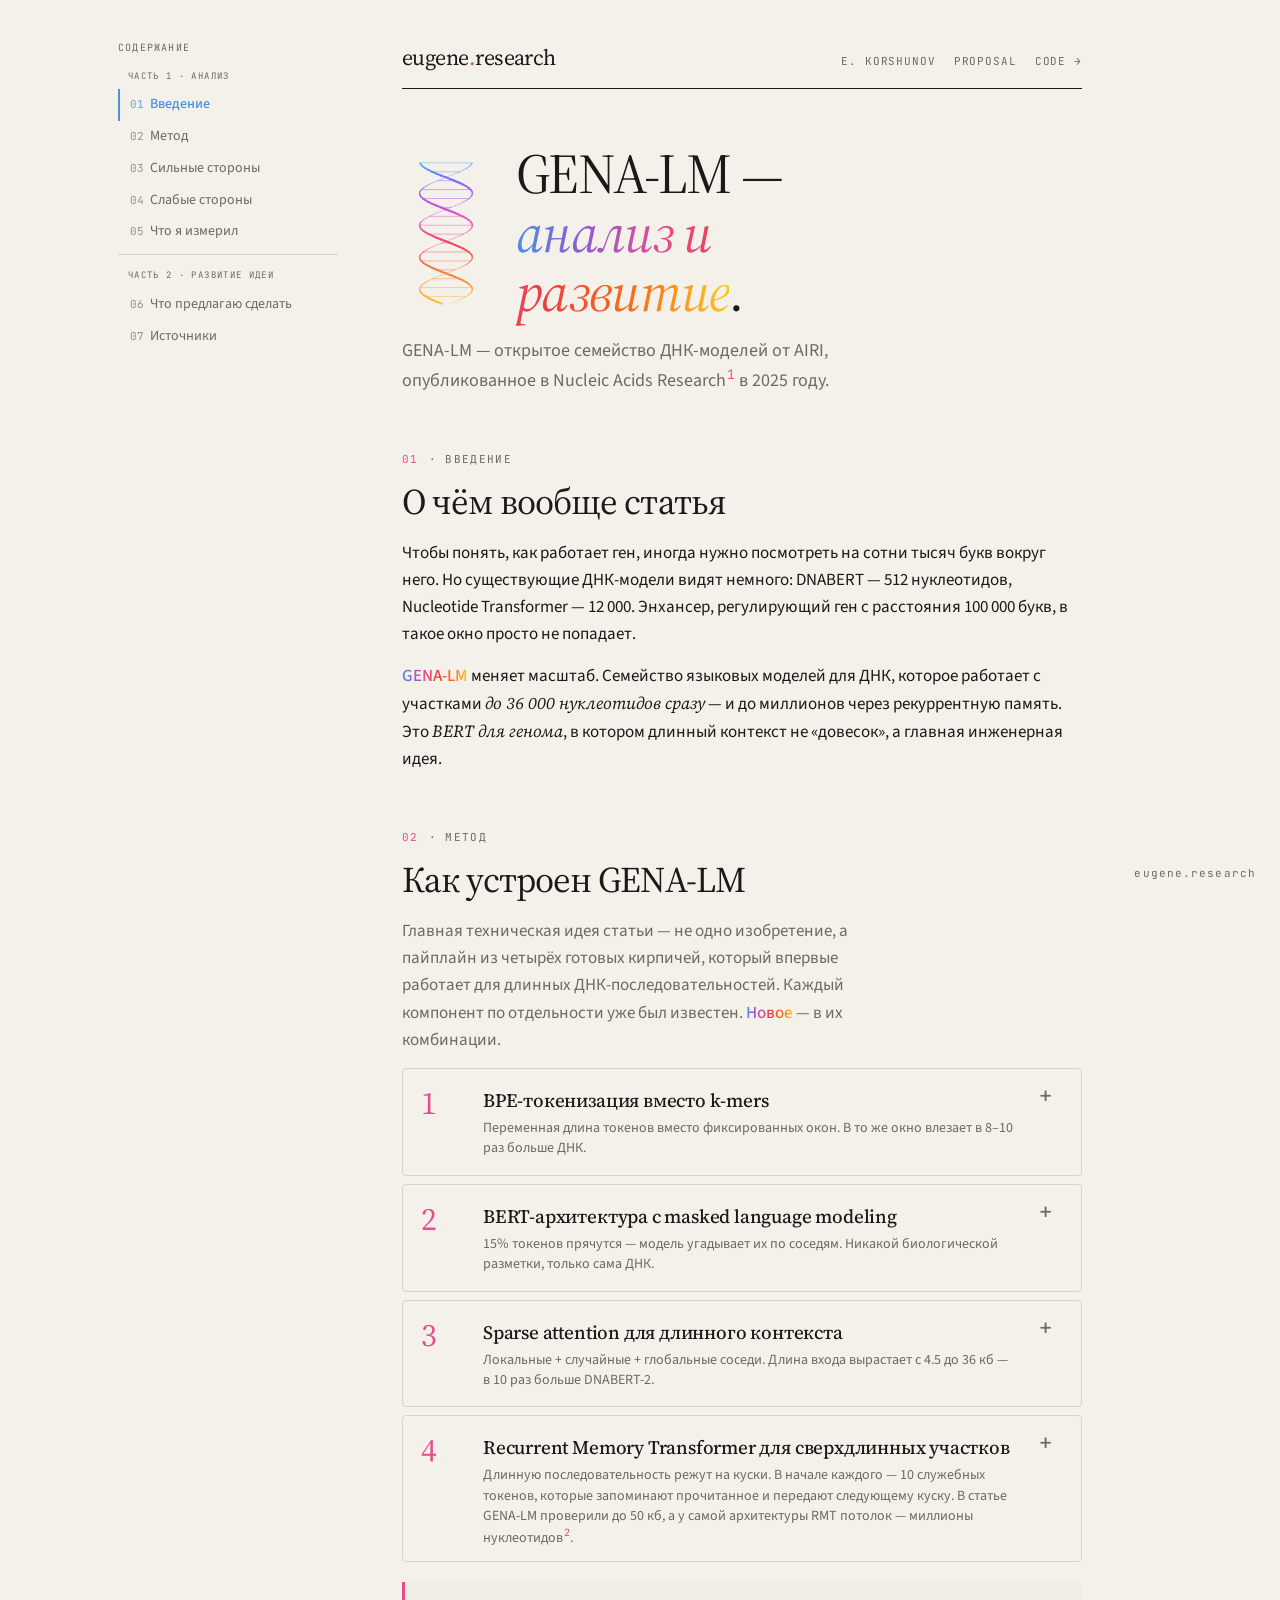
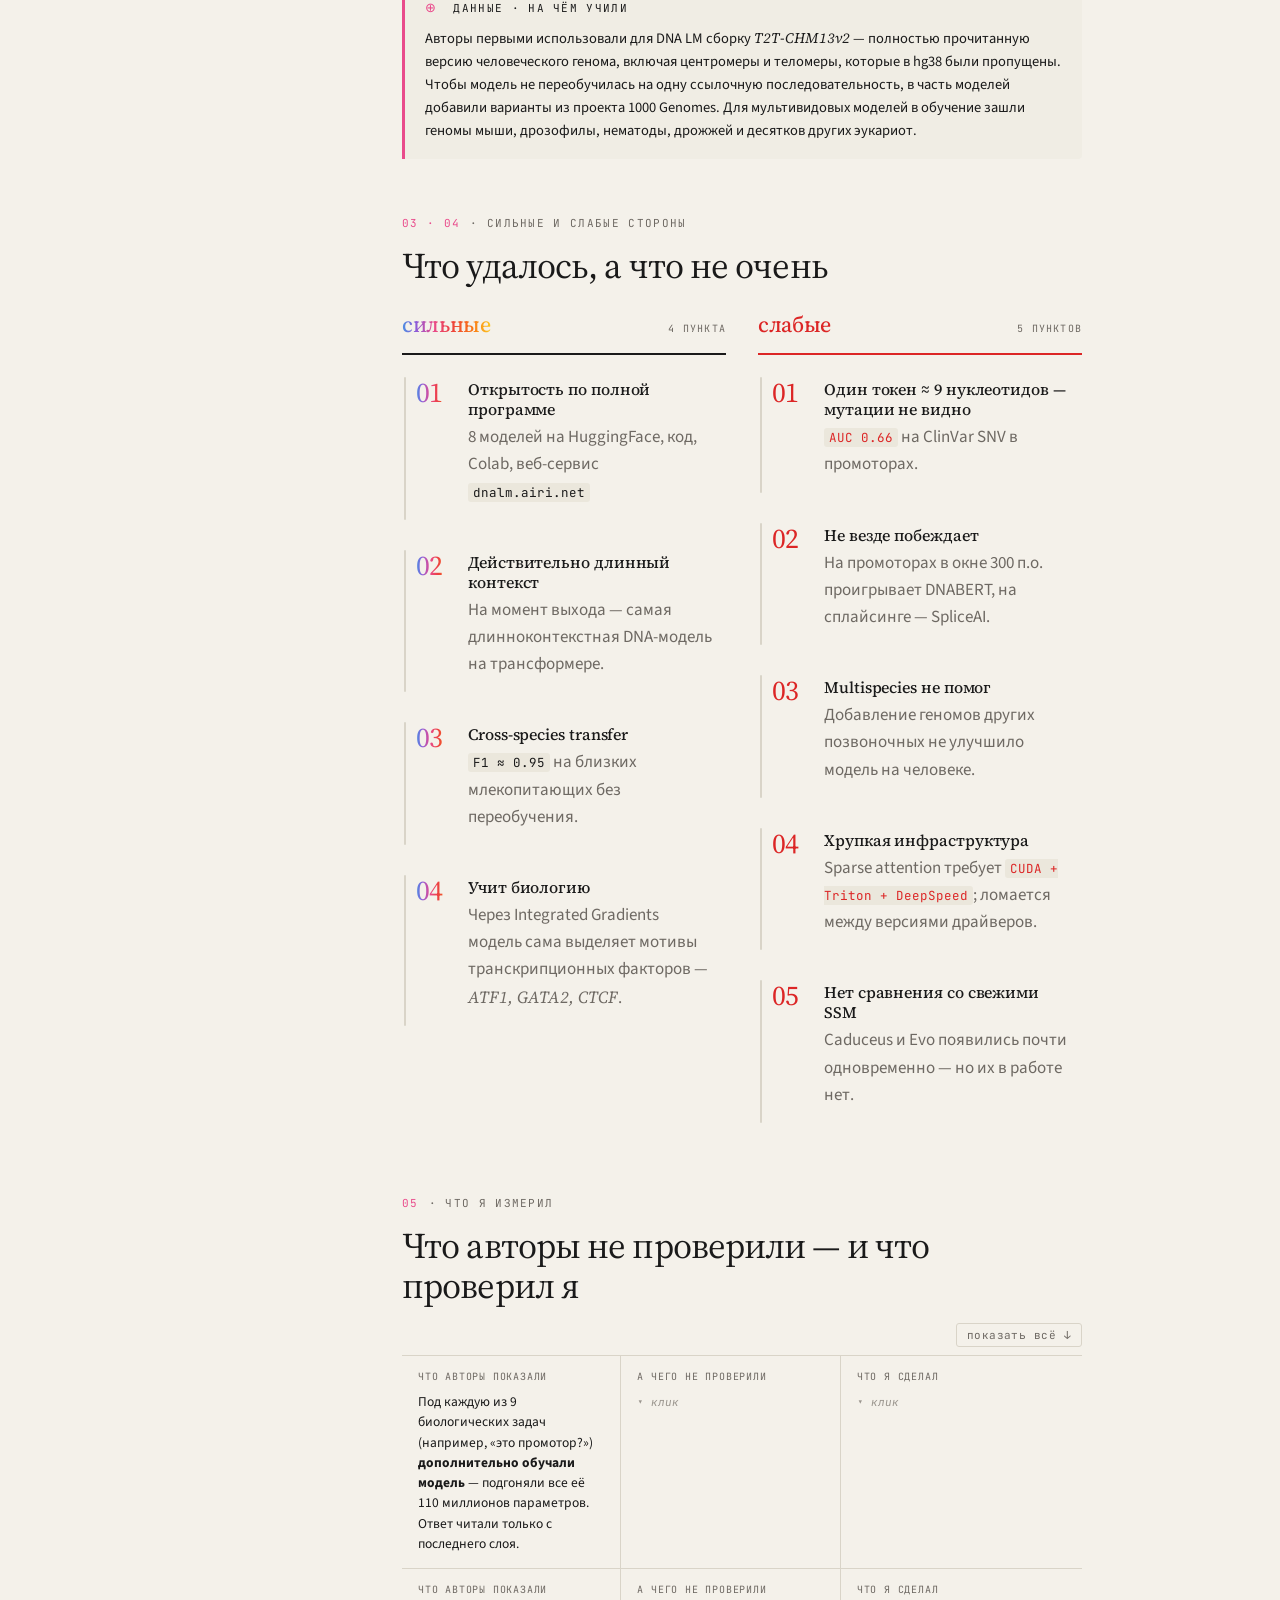
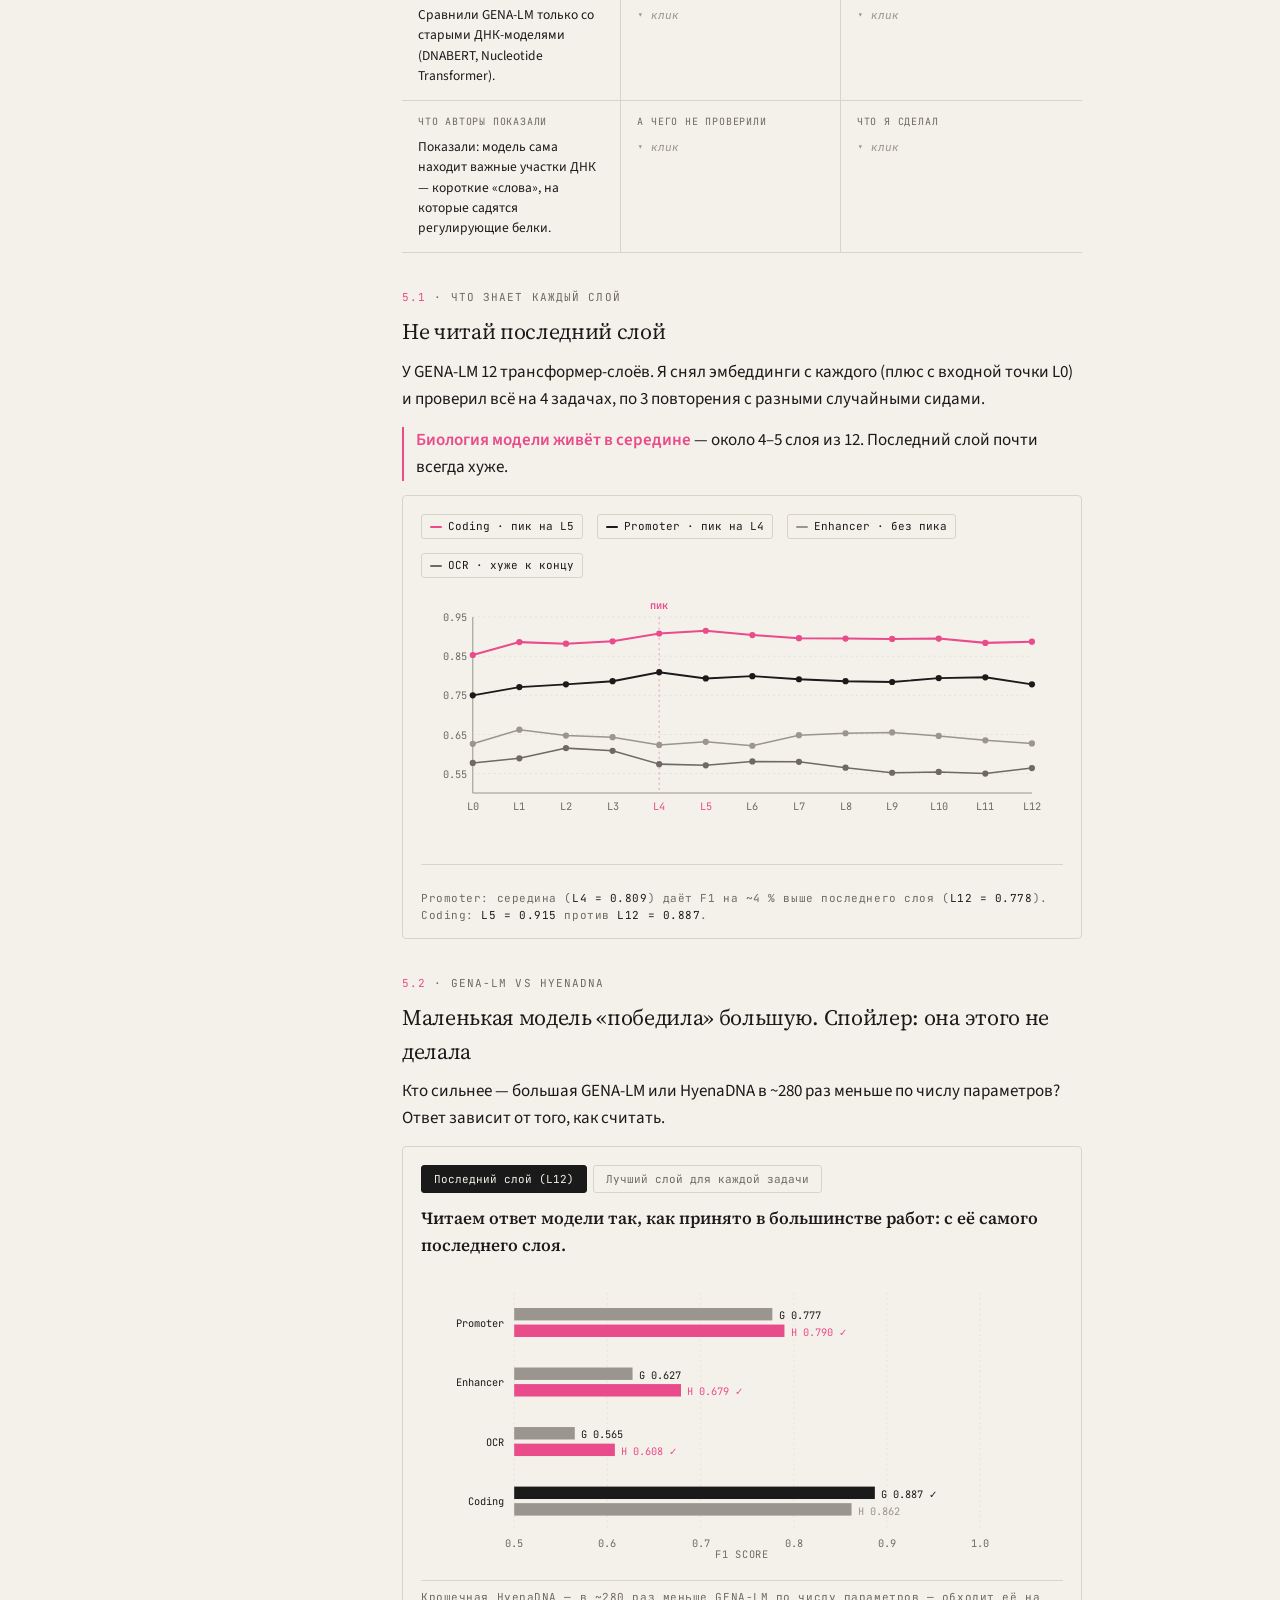
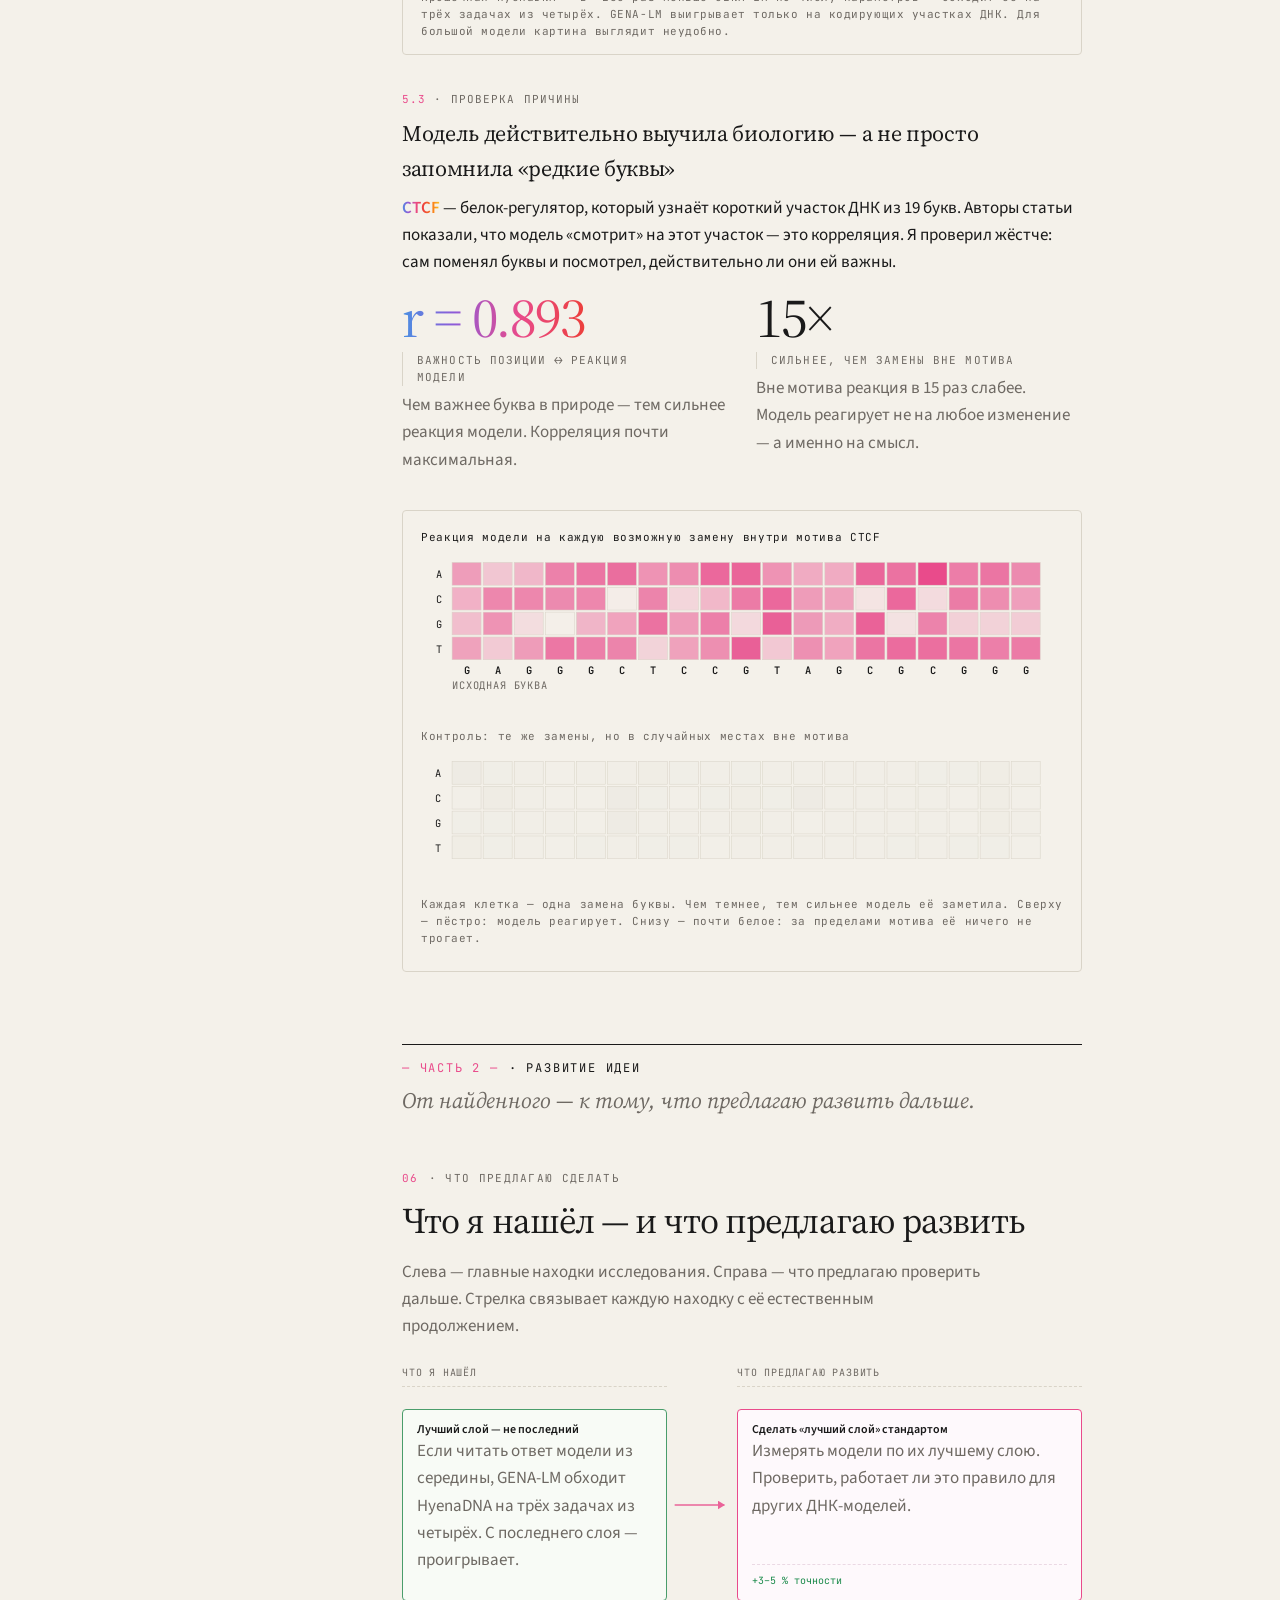
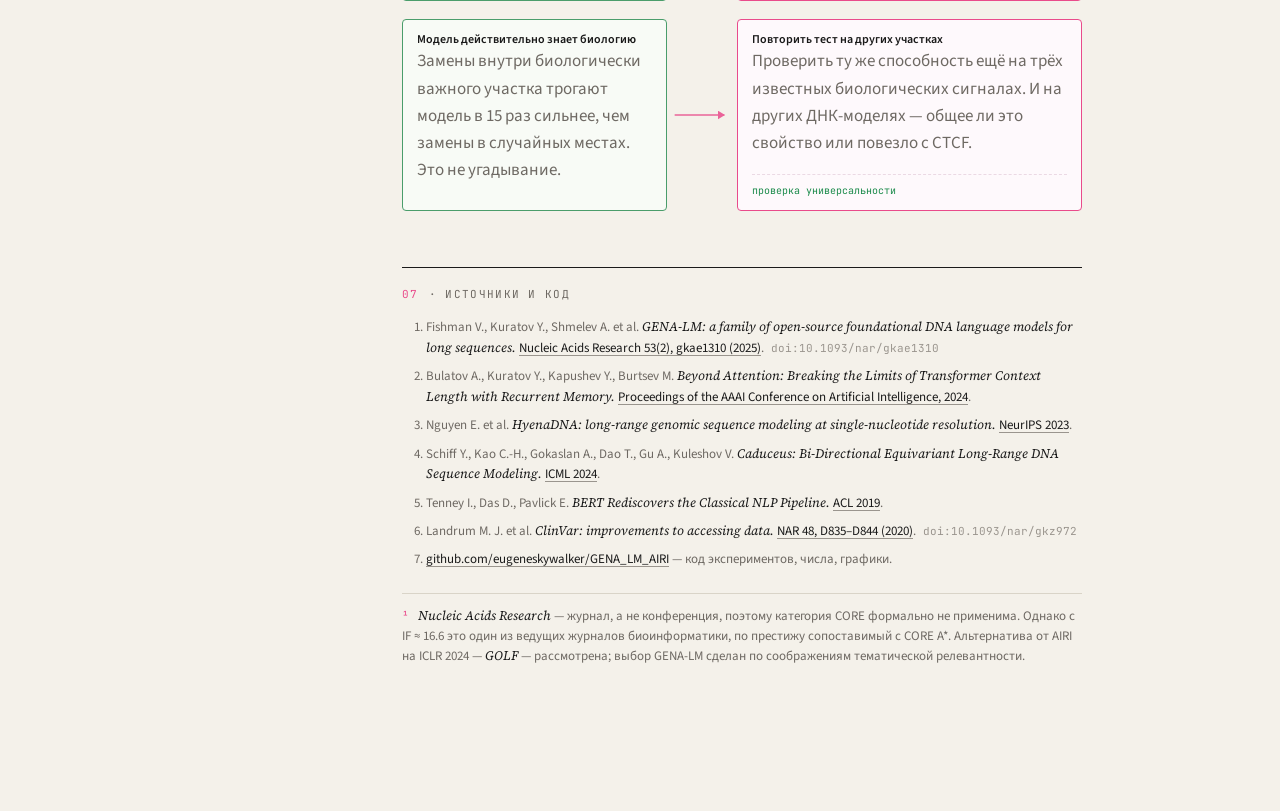
==== commit 24291973: "content: finalize one-pager proposal + landing factual fixes PDF: - Rewrite proposal.md as 2-page in" ====
--- a/docs/index.html
+++ b/docs/index.html
@@ -3826,7 +3826,7 @@
         <div class="m-num">3</div>
         <div class="m-title-wrap">
           <div class="m-title">Sparse attention для длинного контекста</div>
-          <div class="m-tease">Локальные + случайные + глобальные соседи. Длина входа вырастает с 4.5 до 36 кб — в 10 раз больше DNABERT.</div>
+          <div class="m-tease">Локальные + случайные + глобальные соседи. Длина входа вырастает с 4.5 до 36 кб — в 10 раз больше DNABERT-2.</div>
         </div>
         <div class="m-toggle" aria-hidden="true">+</div>
       </div>
@@ -4337,7 +4337,7 @@
     <div class="lead"><span class="magenta">5.2</span> · gena-lm vs hyenadna</div>
     <h3>Маленькая модель «победила» большую. Спойлер: она этого не делала</h3>
     <p>
-      Кто сильнее — большая GENA-LM или HyenaDNA в 250 раз меньше? Ответ зависит от того, как считать.
+      Кто сильнее — большая GENA-LM или HyenaDNA в ~280 раз меньше по числу параметров? Ответ зависит от того, как считать.
     </p>
 
     <div class="chart">
@@ -4470,8 +4470,8 @@
       <a href="https://arxiv.org/abs/2306.15794" target="_blank" rel="noopener">NeurIPS 2023</a>.
     </li>
     <li id="ref-4">
-      Schiff Y., Kao W. et al.
-      <em>Caduceus: bi-directional equivariant long-range DNA sequence modeling.</em>
+      Schiff Y., Kao C.-H., Gokaslan A., Dao T., Gu A., Kuleshov V.
+      <em>Caduceus: Bi-Directional Equivariant Long-Range DNA Sequence Modeling.</em>
       <a href="https://arxiv.org/abs/2403.03234" target="_blank" rel="noopener">ICML 2024</a>.
     </li>
     <li id="ref-5">
@@ -4867,7 +4867,7 @@
       all_methods: 'А что если поставить на одну задачу сразу три способа — от простого счёта букв до большой модели — и посмотреть, кто лучше? Задача: «это открытая ДНК или нет?».',
     };
     const CAPTIONS = {
-      last_layer: 'Крошечная HyenaDNA — в 250 раз меньше GENA-LM — обходит её на трёх задачах из четырёх. GENA-LM выигрывает только на кодирующих участках ДНК. Для большой модели картина выглядит неудобно.',
+      last_layer: 'Крошечная HyenaDNA — в ~280 раз меньше GENA-LM по числу параметров — обходит её на трёх задачах из четырёх. GENA-LM выигрывает только на кодирующих участках ДНК. Для большой модели картина выглядит неудобно.',
       best_layer: 'Счёт переворачивается: GENA-LM возвращает себе три победы из четырёх. Одна методическая мелочь — где брать ответ модели — меняет вывод сравнения на противоположный.',
       all_methods: 'Три способа упираются примерно в одну стенку — около 0.61–0.65. Большая GENA-LM (110 миллионов параметров), прочитанная «как есть», даёт 0.611 — почти то же, что простой счёт букв (0.609). На этой задаче размер модели почти не помогает.\n\n«Простой счёт букв» — для каждого куска ДНК считаем, сколько раз встречается каждая тройка букв (AAA, AAC, AAG, …, TTT — всего 64 тройки). Получаются 64 числа, и по ним простая модель решает, открытая ли это ДНК. Никакой нейросети.',
     };
